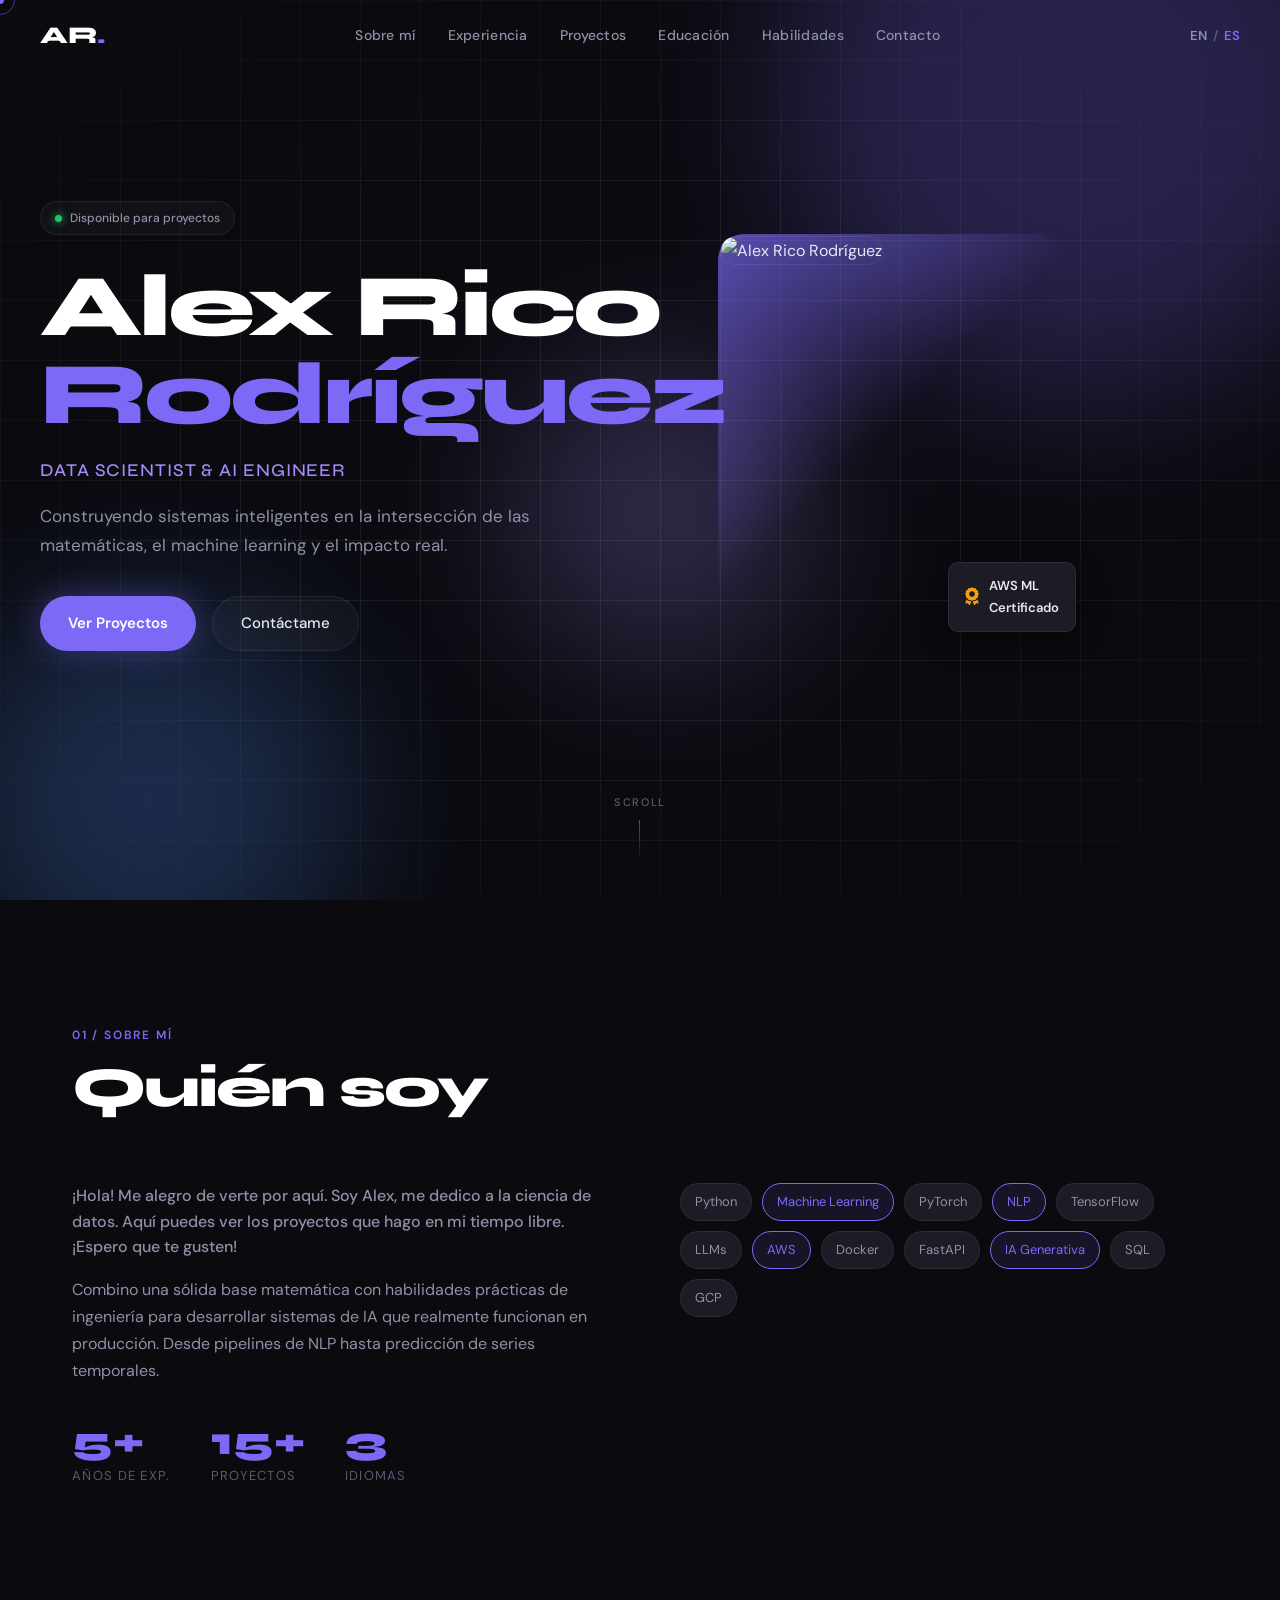
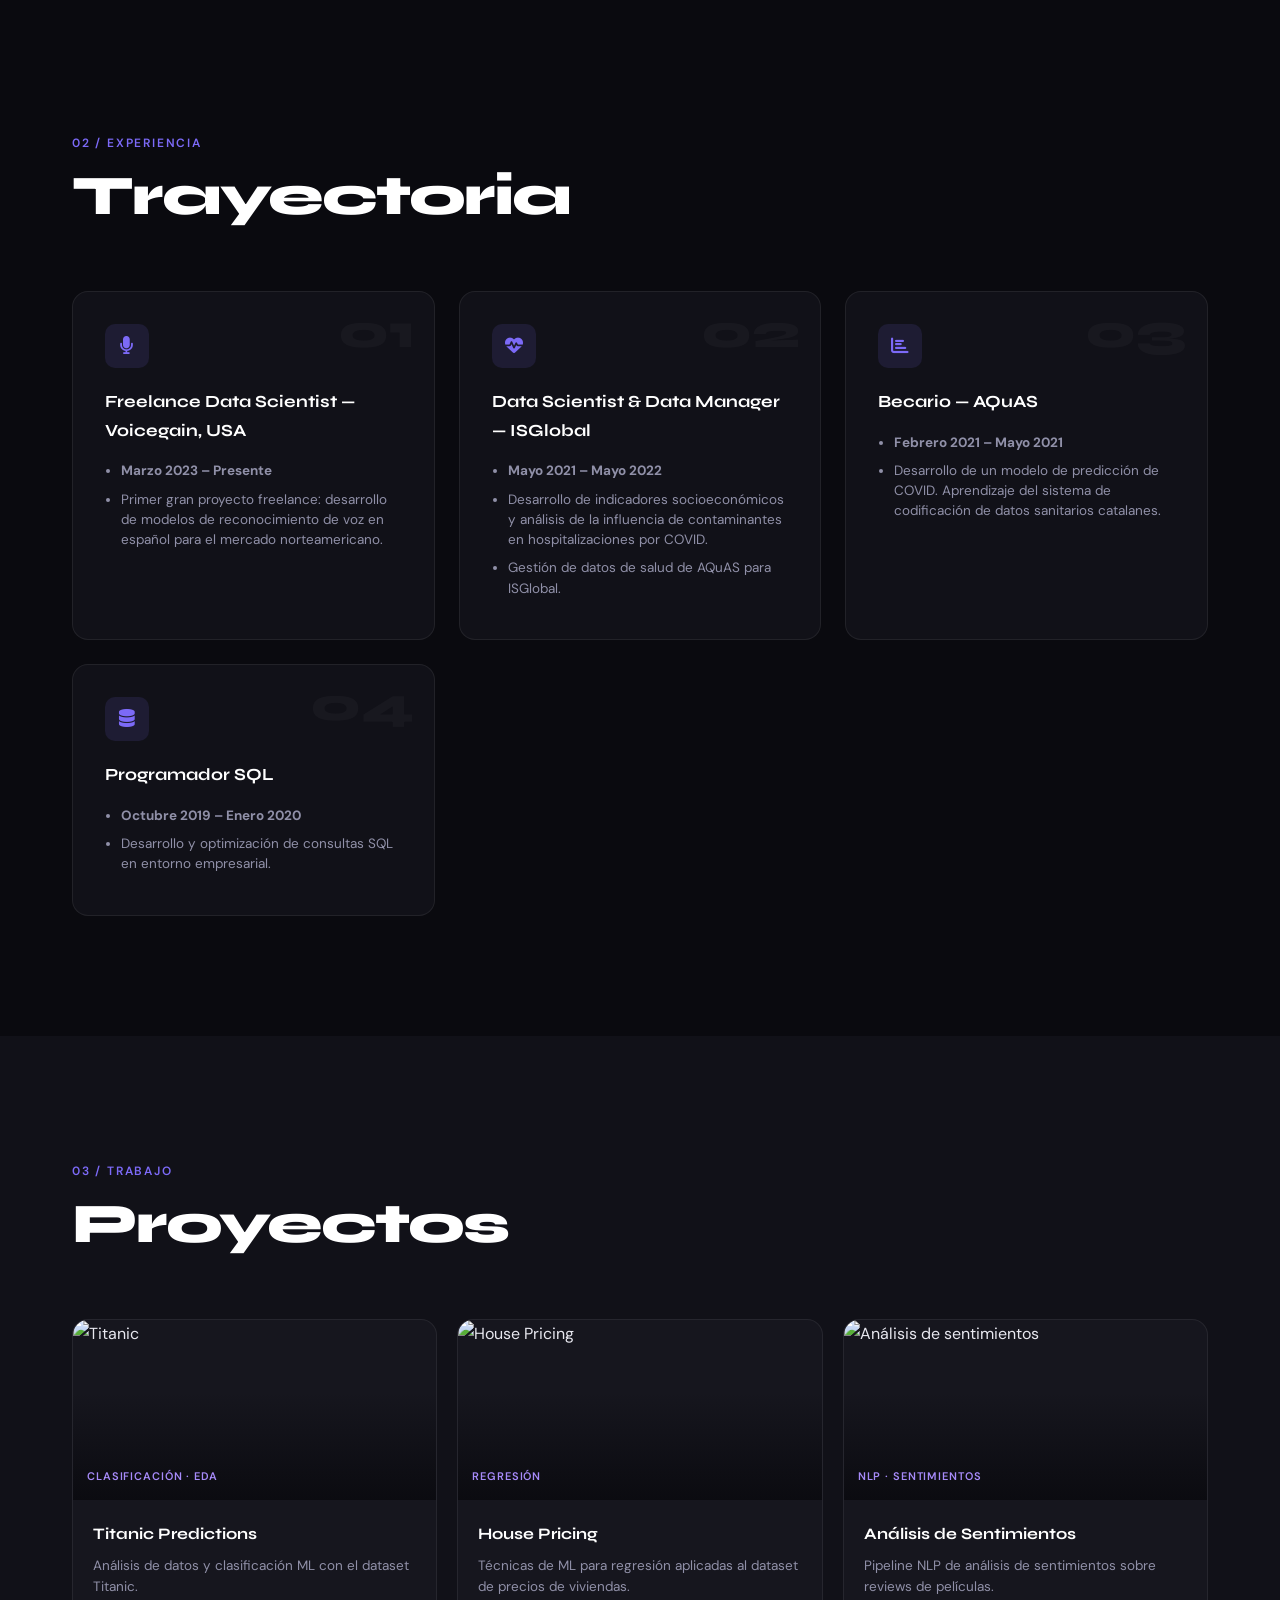
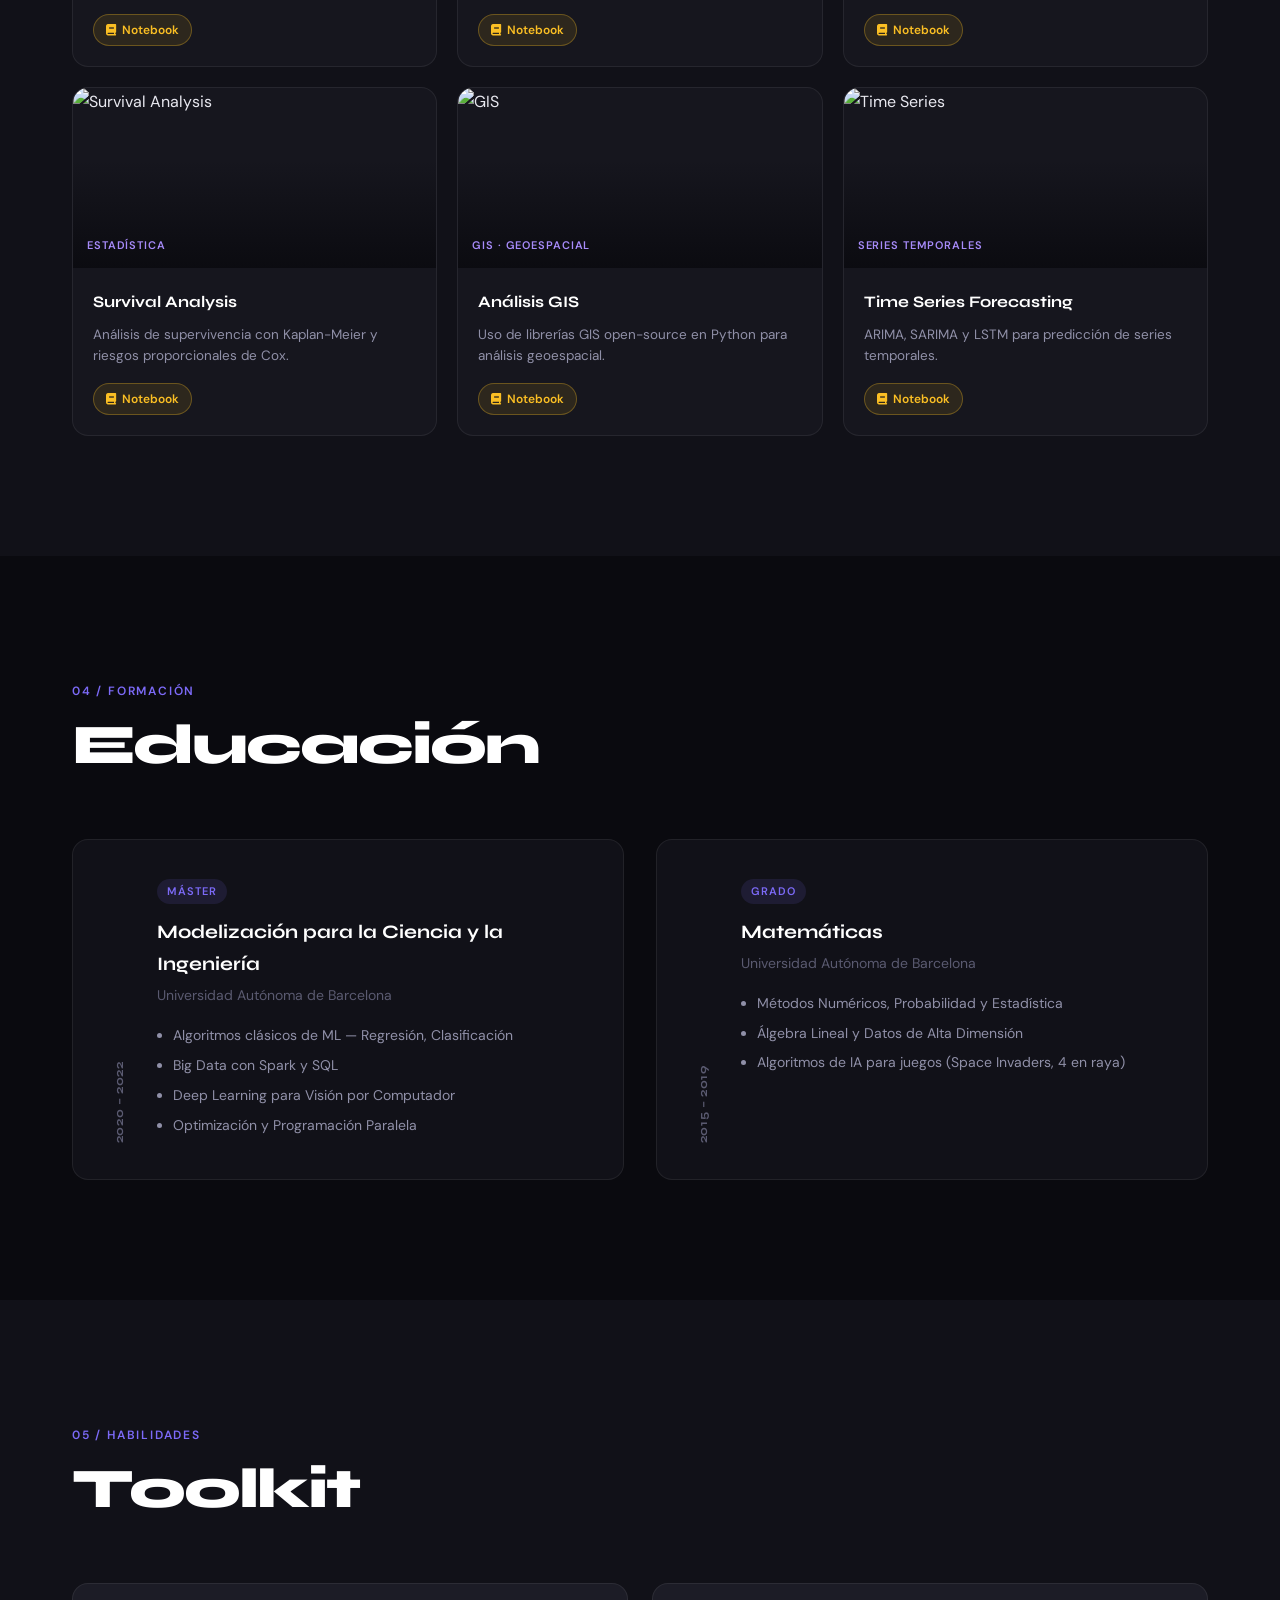
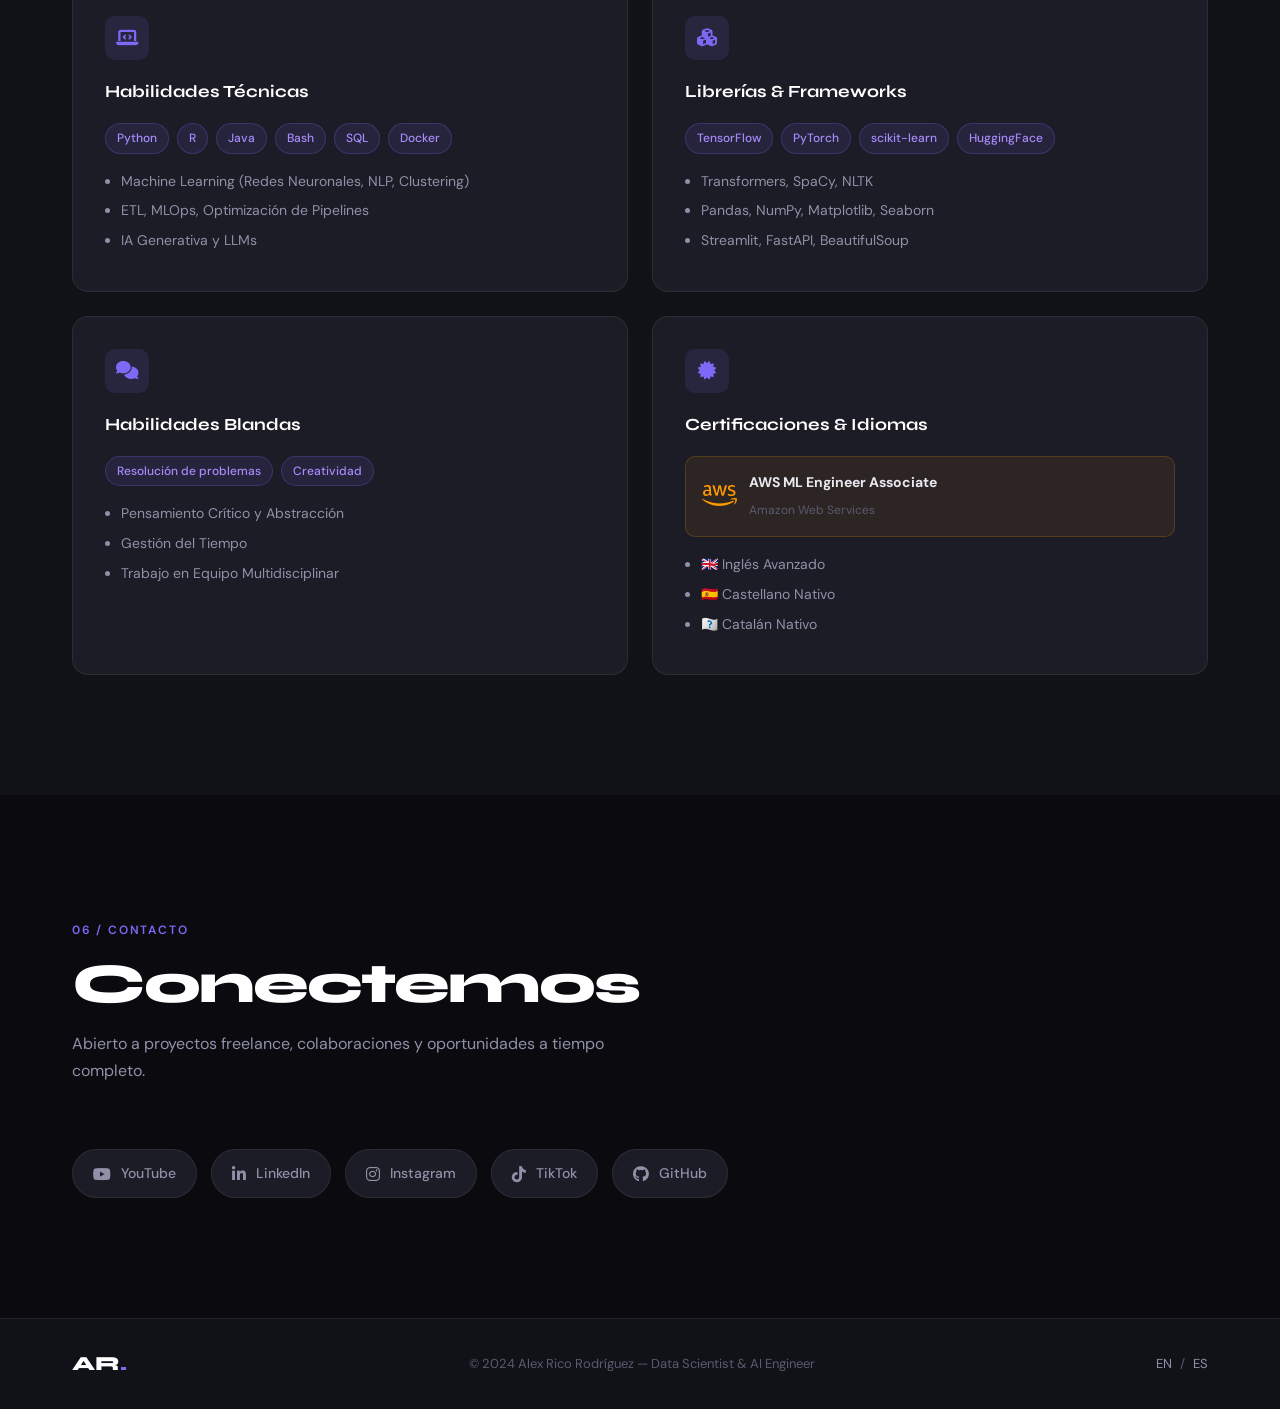
==== index_español.html @ a4b018fa "claude changes" ====
<!DOCTYPE html>
<html lang="es">
<head>
    <title>Alex Rico Rodríguez — Data Scientist</title>
    <meta charset="UTF-8">
    <meta name="viewport" content="width=device-width, initial-scale=1.0">
    <link rel="preconnect" href="https://fonts.googleapis.com">
    <link href="https://fonts.googleapis.com/css2?family=Syne:wght@400;500;600;700;800&family=DM+Sans:ital,opsz,wght@0,9..40,300;0,9..40,400;0,9..40,500;1,9..40,300&display=swap" rel="stylesheet">
    <link rel="stylesheet" href="https://cdnjs.cloudflare.com/ajax/libs/font-awesome/6.4.0/css/all.min.css">
    <link rel="stylesheet" href="sty.css">
</head>
<body>

<div class="cursor"></div>
<div class="cursor-follower"></div>

<nav id="navbar">
    <a href="#" class="nav-logo">AR<span>.</span></a>
    <div class="nav-links">
        <a href="#about">Sobre mí</a>
        <a href="#experience">Experiencia</a>
        <a href="#projects">Proyectos</a>
        <a href="#education">Educación</a>
        <a href="#skills">Habilidades</a>
        <a href="#contact">Contacto</a>
    </div>
    <div class="nav-lang">
        <a href="./index.html">EN</a>
        <span>/</span>
        <a href="./index_español.html" class="active">ES</a>
    </div>
    <button class="nav-toggle" aria-label="Menú">
        <span></span><span></span><span></span>
    </button>
</nav>

<section id="hero">
    <div class="hero-bg">
        <div class="grid-overlay"></div>
        <div class="blob blob-1"></div>
        <div class="blob blob-2"></div>
        <div class="blob blob-3"></div>
    </div>
    <div class="hero-content">
        <div class="hero-tag">
            <span class="dot"></span> Disponible para proyectos
        </div>
        <h1 class="hero-title">
            <span class="line">Alex Rico</span>
            <span class="line accent">Rodríguez</span>
        </h1>
        <p class="hero-sub">Data Scientist &amp; AI Engineer</p>
        <p class="hero-desc">Construyendo sistemas inteligentes en la intersección de las matemáticas, el machine learning y el impacto real.</p>
        <div class="hero-cta">
            <a href="#projects" class="btn-primary">Ver Proyectos</a>
            <a href="#contact" class="btn-ghost">Contáctame</a>
        </div>
    </div>
    <div class="hero-image">
        <div class="img-frame">
            <img src="profile photo/retoque.jpeg" alt="Alex Rico Rodríguez">
            <div class="img-badge">
                <i class="fas fa-award"></i>
                <span>AWS ML<br>Certificado</span>
            </div>
        </div>
    </div>
    <div class="scroll-hint">
        <span>Scroll</span>
        <div class="scroll-line"></div>
    </div>
</section>

<section id="about">
    <div class="container">
        <div class="section-header">
            <span class="section-tag">01 / Sobre mí</span>
            <h2>Quién soy</h2>
        </div>
        <div class="about-grid">
            <div class="about-text">
                <p class="about-lead">¡Hola! Me alegro de verte por aquí. Soy Alex, me dedico a la ciencia de datos. Aquí puedes ver los proyectos que hago en mi tiempo libre. ¡Espero que te gusten!</p>
                <p>Combino una sólida base matemática con habilidades prácticas de ingeniería para desarrollar sistemas de IA que realmente funcionan en producción. Desde pipelines de NLP hasta predicción de series temporales.</p>
                <div class="about-stats">
                    <div class="stat">
                        <span class="stat-number">5+</span>
                        <span class="stat-label">Años de exp.</span>
                    </div>
                    <div class="stat">
                        <span class="stat-number">15+</span>
                        <span class="stat-label">Proyectos</span>
                    </div>
                    <div class="stat">
                        <span class="stat-number">3</span>
                        <span class="stat-label">Idiomas</span>
                    </div>
                </div>
            </div>
            <div class="about-tags">
                <div class="tag-cloud">
                    <span class="tag">Python</span>
                    <span class="tag highlight">Machine Learning</span>
                    <span class="tag">PyTorch</span>
                    <span class="tag highlight">NLP</span>
                    <span class="tag">TensorFlow</span>
                    <span class="tag">LLMs</span>
                    <span class="tag highlight">AWS</span>
                    <span class="tag">Docker</span>
                    <span class="tag">FastAPI</span>
                    <span class="tag highlight">IA Generativa</span>
                    <span class="tag">SQL</span>
                    <span class="tag">GCP</span>
                </div>
            </div>
        </div>
    </div>
</section>

<section id="experience">
    <div class="container">
        <div class="section-header">
            <span class="section-tag">02 / Experiencia</span>
            <h2>Trayectoria</h2>
        </div>
        <div class="experience-grid">

            <div class="exp-card" data-index="01">
                <div class="exp-icon"><i class="fas fa-microphone"></i></div>
                <h3>Freelance Data Scientist — Voicegain, USA</h3>
                <ul>
                    <li><strong>Marzo 2023 – Presente</strong></li>
                    <li>Primer gran proyecto freelance: desarrollo de modelos de reconocimiento de voz en español para el mercado norteamericano.</li>
                </ul>
            </div>

            <div class="exp-card" data-index="02">
                <div class="exp-icon"><i class="fas fa-heartbeat"></i></div>
                <h3>Data Scientist &amp; Data Manager — ISGlobal</h3>
                <ul>
                    <li><strong>Mayo 2021 – Mayo 2022</strong></li>
                    <li>Desarrollo de indicadores socioeconómicos y análisis de la influencia de contaminantes en hospitalizaciones por COVID.</li>
                    <li>Gestión de datos de salud de AQuAS para ISGlobal.</li>
                </ul>
            </div>

            <div class="exp-card" data-index="03">
                <div class="exp-icon"><i class="fas fa-chart-bar"></i></div>
                <h3>Becario — AQuAS</h3>
                <ul>
                    <li><strong>Febrero 2021 – Mayo 2021</strong></li>
                    <li>Desarrollo de un modelo de predicción de COVID. Aprendizaje del sistema de codificación de datos sanitarios catalanes.</li>
                </ul>
            </div>

            <div class="exp-card" data-index="04">
                <div class="exp-icon"><i class="fas fa-database"></i></div>
                <h3>Programador SQL</h3>
                <ul>
                    <li><strong>Octubre 2019 – Enero 2020</strong></li>
                    <li>Desarrollo y optimización de consultas SQL en entorno empresarial.</li>
                </ul>
            </div>

        </div>
    </div>
</section>

<section id="projects">
    <div class="container">
        <div class="section-header">
            <span class="section-tag">03 / Trabajo</span>
            <h2>Proyectos</h2>
        </div>
        <div class="projects-grid">

            <div class="project-card">
                <div class="project-img">
                    <img src="./projects/photo/titanic.jpg" alt="Titanic">
                    <div class="project-overlay"><span class="project-tag">Clasificación · EDA</span></div>
                </div>
                <div class="project-body">
                    <h3>Titanic Predictions</h3>
                    <p>Análisis de datos y clasificación ML con el dataset Titanic.</p>
                    <div class="project-links">
                        <a href="./projects/Titanic1.html" class="plink nb"><i class="fas fa-book"></i> Notebook</a>
                    </div>
                </div>
            </div>

            <div class="project-card">
                <div class="project-img">
                    <img src="./projects/photo/house-prices.png" alt="House Pricing">
                    <div class="project-overlay"><span class="project-tag">Regresión</span></div>
                </div>
                <div class="project-body">
                    <h3>House Pricing</h3>
                    <p>Técnicas de ML para regresión aplicadas al dataset de precios de viviendas.</p>
                    <div class="project-links">
                        <a href="./projects/House pricing.html" class="plink nb"><i class="fas fa-book"></i> Notebook</a>
                    </div>
                </div>
            </div>

            <div class="project-card">
                <div class="project-img">
                    <img src="./projects/photo/movie-reviews.png" alt="Análisis de sentimientos">
                    <div class="project-overlay"><span class="project-tag">NLP · Sentimientos</span></div>
                </div>
                <div class="project-body">
                    <h3>Análisis de Sentimientos</h3>
                    <p>Pipeline NLP de análisis de sentimientos sobre reviews de películas.</p>
                    <div class="project-links">
                        <a href="./projects/nlp.html" class="plink nb"><i class="fas fa-book"></i> Notebook</a>
                    </div>
                </div>
            </div>

            <div class="project-card">
                <div class="project-img">
                    <img src="./projects/photo/survival-analysis.png" alt="Survival Analysis">
                    <div class="project-overlay"><span class="project-tag">Estadística</span></div>
                </div>
                <div class="project-body">
                    <h3>Survival Analysis</h3>
                    <p>Análisis de supervivencia con Kaplan-Meier y riesgos proporcionales de Cox.</p>
                    <div class="project-links">
                        <a href="./projects/Survival analysis.html" class="plink nb"><i class="fas fa-book"></i> Notebook</a>
                    </div>
                </div>
            </div>

            <div class="project-card">
                <div class="project-img">
                    <img src="./projects/photo/GIS.png" alt="GIS">
                    <div class="project-overlay"><span class="project-tag">GIS · Geoespacial</span></div>
                </div>
                <div class="project-body">
                    <h3>Análisis GIS</h3>
                    <p>Uso de librerías GIS open-source en Python para análisis geoespacial.</p>
                    <div class="project-links">
                        <a href="./projects/GIS.html" class="plink nb"><i class="fas fa-book"></i> Notebook</a>
                    </div>
                </div>
            </div>

            <div class="project-card">
                <div class="project-img">
                    <img src="./projects/photo/stock-prediction.png" alt="Time Series">
                    <div class="project-overlay"><span class="project-tag">Series Temporales</span></div>
                </div>
                <div class="project-body">
                    <h3>Time Series Forecasting</h3>
                    <p>ARIMA, SARIMA y LSTM para predicción de series temporales.</p>
                    <div class="project-links">
                        <a href="./projects/Time series forecasting.html" class="plink nb"><i class="fas fa-book"></i> Notebook</a>
                    </div>
                </div>
            </div>

        </div>
    </div>
</section>

<section id="education">
    <div class="container">
        <div class="section-header">
            <span class="section-tag">04 / Formación</span>
            <h2>Educación</h2>
        </div>
        <div class="education-grid">
            <div class="edu-card">
                <div class="edu-year">2020 – 2022</div>
                <div class="edu-body">
                    <span class="edu-badge">Máster</span>
                    <h3>Modelización para la Ciencia y la Ingeniería</h3>
                    <h4>Universidad Autónoma de Barcelona</h4>
                    <ul>
                        <li>Algoritmos clásicos de ML — Regresión, Clasificación</li>
                        <li>Big Data con Spark y SQL</li>
                        <li>Deep Learning para Visión por Computador</li>
                        <li>Optimización y Programación Paralela</li>
                    </ul>
                </div>
            </div>
            <div class="edu-card">
                <div class="edu-year">2015 – 2019</div>
                <div class="edu-body">
                    <span class="edu-badge">Grado</span>
                    <h3>Matemáticas</h3>
                    <h4>Universidad Autónoma de Barcelona</h4>
                    <ul>
                        <li>Métodos Numéricos, Probabilidad y Estadística</li>
                        <li>Álgebra Lineal y Datos de Alta Dimensión</li>
                        <li>Algoritmos de IA para juegos (Space Invaders, 4 en raya)</li>
                    </ul>
                </div>
            </div>
        </div>
    </div>
</section>

<section id="skills">
    <div class="container">
        <div class="section-header">
            <span class="section-tag">05 / Habilidades</span>
            <h2>Toolkit</h2>
        </div>
        <div class="skills-grid">
            <div class="skill-block">
                <div class="skill-icon"><i class="fas fa-laptop-code"></i></div>
                <h3>Habilidades Técnicas</h3>
                <div class="skill-pills">
                    <span>Python</span><span>R</span><span>Java</span><span>Bash</span><span>SQL</span><span>Docker</span>
                </div>
                <ul>
                    <li>Machine Learning (Redes Neuronales, NLP, Clustering)</li>
                    <li>ETL, MLOps, Optimización de Pipelines</li>
                    <li>IA Generativa y LLMs</li>
                </ul>
            </div>
            <div class="skill-block">
                <div class="skill-icon"><i class="fas fa-cubes"></i></div>
                <h3>Librerías &amp; Frameworks</h3>
                <div class="skill-pills">
                    <span>TensorFlow</span><span>PyTorch</span><span>scikit-learn</span><span>HuggingFace</span>
                </div>
                <ul>
                    <li>Transformers, SpaCy, NLTK</li>
                    <li>Pandas, NumPy, Matplotlib, Seaborn</li>
                    <li>Streamlit, FastAPI, BeautifulSoup</li>
                </ul>
            </div>
            <div class="skill-block">
                <div class="skill-icon"><i class="fas fa-comments"></i></div>
                <h3>Habilidades Blandas</h3>
                <div class="skill-pills">
                    <span>Resolución de problemas</span><span>Creatividad</span>
                </div>
                <ul>
                    <li>Pensamiento Crítico y Abstracción</li>
                    <li>Gestión del Tiempo</li>
                    <li>Trabajo en Equipo Multidisciplinar</li>
                </ul>
            </div>
            <div class="skill-block cert">
                <div class="skill-icon"><i class="fas fa-certificate"></i></div>
                <h3>Certificaciones &amp; Idiomas</h3>
                <div class="cert-badge">
                    <i class="fab fa-aws"></i>
                    <div>
                        <strong>AWS ML Engineer Associate</strong>
                        <span>Amazon Web Services</span>
                    </div>
                </div>
                <ul>
                    <li>🇬🇧 Inglés Avanzado</li>
                    <li>🇪🇸 Castellano Nativo</li>
                    <li>🏴󠁥󠁳󠁣󠁴󠁿 Catalán Nativo</li>
                </ul>
            </div>
        </div>
    </div>
</section>

<section id="contact">
    <div class="container">
        <div class="section-header">
            <span class="section-tag">06 / Contacto</span>
            <h2>Conectemos</h2>
            <p class="section-desc">Abierto a proyectos freelance, colaboraciones y oportunidades a tiempo completo.</p>
        </div>
        <div class="contact-inner">
            <div class="contact-social">
                <a href="https://www.youtube.com/channel/UC66L8VoX-xbpcBgLt-mIUvA" class="social-pill" target="_blank">
                    <i class="fab fa-youtube"></i><span>YouTube</span>
                </a>
                <a href="https://www.linkedin.com/in/alex-rico-rodr%C3%ADguez-a04075160/" class="social-pill" target="_blank">
                    <i class="fab fa-linkedin-in"></i><span>LinkedIn</span>
                </a>
                <a href="https://www.instagram.com/dataandrico/" class="social-pill" target="_blank">
                    <i class="fab fa-instagram"></i><span>Instagram</span>
                </a>
                <a href="https://www.tiktok.com/@data.and.rico?_t=8nGuprMybKK&_r=1" class="social-pill" target="_blank">
                    <i class="fab fa-tiktok"></i><span>TikTok</span>
                </a>
                <a href="https://github.com/arico97" class="social-pill" target="_blank">
                    <i class="fab fa-github"></i><span>GitHub</span>
                </a>
            </div>
        </div>
    </div>
</section>

<footer>
    <div class="container">
        <div class="footer-inner">
            <span class="footer-logo">AR<span>.</span></span>
            <p>© 2024 Alex Rico Rodríguez — Data Scientist &amp; AI Engineer</p>
            <div class="footer-lang">
                <a href="./index.html">EN</a> / <a href="./index_español.html">ES</a>
            </div>
        </div>
    </div>
</footer>

<script>
const cursor = document.querySelector('.cursor');
const follower = document.querySelector('.cursor-follower');
let mouseX = 0, mouseY = 0, followerX = 0, followerY = 0;
document.addEventListener('mousemove', e => {
    mouseX = e.clientX; mouseY = e.clientY;
    cursor.style.left = mouseX + 'px';
    cursor.style.top = mouseY + 'px';
});
function animateFollower() {
    followerX += (mouseX - followerX) * 0.12;
    followerY += (mouseY - followerY) * 0.12;
    follower.style.left = followerX + 'px';
    follower.style.top = followerY + 'px';
    requestAnimationFrame(animateFollower);
}
animateFollower();
document.querySelectorAll('a, button, .project-card, .exp-card').forEach(el => {
    el.addEventListener('mouseenter', () => { cursor.classList.add('hover'); follower.classList.add('hover'); });
    el.addEventListener('mouseleave', () => { cursor.classList.remove('hover'); follower.classList.remove('hover'); });
});
const navbar = document.getElementById('navbar');
window.addEventListener('scroll', () => { navbar.classList.toggle('scrolled', window.scrollY > 60); });
const toggle = document.querySelector('.nav-toggle');
const navLinks = document.querySelector('.nav-links');
toggle.addEventListener('click', () => navLinks.classList.toggle('open'));
navLinks.querySelectorAll('a').forEach(a => a.addEventListener('click', () => navLinks.classList.remove('open')));
const observer = new IntersectionObserver((entries) => {
    entries.forEach(e => { if (e.isIntersecting) e.target.classList.add('visible'); });
}, { threshold: 0.12 });
document.querySelectorAll('.exp-card, .project-card, .edu-card, .skill-block, .about-text, .about-tags').forEach(el => {
    el.classList.add('reveal');
    observer.observe(el);
});
</script>
</body>
</html>
---- sty.css ----
/* =============================================
   ALEX RICO RODRÍGUEZ — PORTFOLIO
   Professional Design System
   ============================================= */

:root {
    --bg: #0a0a0f;
    --bg2: #111118;
    --bg3: #16161e;
    --surface: #1c1c26;
    --border: rgba(255,255,255,0.07);
    --accent: #7c6af7;
    --accent2: #a78bfa;
    --accent-glow: rgba(124, 106, 247, 0.35);
    --text: #e8e8f0;
    --text2: #9090a8;
    --text3: #5a5a70;
    --white: #ffffff;
    --nav-h: 72px;
    --radius: 16px;
    --radius-sm: 10px;
    --transition: 0.35s cubic-bezier(0.4, 0, 0.2, 1);
}

*, *::before, *::after { box-sizing: border-box; margin: 0; padding: 0; }

html { scroll-behavior: smooth; font-size: 16px; }

body {
    background: var(--bg);
    color: var(--text);
    font-family: 'DM Sans', sans-serif;
    line-height: 1.7;
    overflow-x: hidden;
    cursor: none;
}

/* ---- CURSOR ---- */
.cursor {
    position: fixed;
    width: 8px; height: 8px;
    background: var(--accent);
    border-radius: 50%;
    pointer-events: none;
    z-index: 9999;
    transform: translate(-50%, -50%);
    transition: width 0.2s, height 0.2s, background 0.2s;
}
.cursor-follower {
    position: fixed;
    width: 30px; height: 30px;
    border: 1.5px solid var(--accent);
    border-radius: 50%;
    pointer-events: none;
    z-index: 9998;
    transform: translate(-50%, -50%);
    opacity: 0.5;
    transition: opacity 0.3s;
}
.cursor.hover { width: 14px; height: 14px; background: var(--accent2); }
.cursor-follower.hover { width: 44px; height: 44px; opacity: 0.3; }

/* ---- CONTAINER ---- */
.container {
    max-width: 1200px;
    margin: 0 auto;
    padding: 0 32px;
}

/* ---- NAVBAR ---- */
#navbar {
    position: fixed;
    top: 0; left: 0; right: 0;
    height: var(--nav-h);
    display: flex;
    align-items: center;
    justify-content: space-between;
    padding: 0 40px;
    z-index: 1000;
    transition: background var(--transition), box-shadow var(--transition);
}
#navbar.scrolled {
    background: rgba(10, 10, 15, 0.92);
    backdrop-filter: blur(20px);
    box-shadow: 0 1px 0 var(--border);
}
.nav-logo {
    font-family: 'Syne', sans-serif;
    font-weight: 800;
    font-size: 24px;
    color: var(--white);
    text-decoration: none;
    letter-spacing: -0.5px;
}
.nav-logo span { color: var(--accent); }
.nav-links {
    display: flex;
    gap: 32px;
    list-style: none;
}
.nav-links a {
    font-family: 'DM Sans', sans-serif;
    font-size: 14px;
    font-weight: 500;
    color: var(--text2);
    text-decoration: none;
    letter-spacing: 0.02em;
    transition: color var(--transition);
    position: relative;
}
.nav-links a::after {
    content: '';
    position: absolute;
    bottom: -4px; left: 0;
    width: 0; height: 1px;
    background: var(--accent);
    transition: width var(--transition);
}
.nav-links a:hover, .nav-links a.active { color: var(--white); }
.nav-links a:hover::after, .nav-links a.active::after { width: 100%; }
.nav-lang {
    display: flex;
    align-items: center;
    gap: 6px;
    font-size: 13px;
    font-weight: 600;
    color: var(--text3);
}
.nav-lang a { color: var(--text2); text-decoration: none; transition: color var(--transition); }
.nav-lang a:hover, .nav-lang a.active { color: var(--accent); }
.nav-toggle {
    display: none;
    flex-direction: column;
    gap: 5px;
    background: none;
    border: none;
    cursor: pointer;
    padding: 4px;
}
.nav-toggle span {
    display: block;
    width: 22px; height: 2px;
    background: var(--text2);
    border-radius: 2px;
    transition: var(--transition);
}

/* ---- HERO ---- */
#hero {
    min-height: 100vh;
    display: flex;
    align-items: center;
    position: relative;
    overflow: hidden;
    padding-top: var(--nav-h);
    padding-left: 40px;
    padding-right: 40px;
}
.hero-bg {
    position: absolute;
    inset: 0;
    z-index: 0;
}
.grid-overlay {
    position: absolute;
    inset: 0;
    background-image:
        linear-gradient(var(--border) 1px, transparent 1px),
        linear-gradient(90deg, var(--border) 1px, transparent 1px);
    background-size: 60px 60px;
    mask-image: radial-gradient(ellipse 70% 70% at 50% 50%, black 40%, transparent 100%);
}
.blob {
    position: absolute;
    border-radius: 50%;
    filter: blur(80px);
    opacity: 0.25;
}
.blob-1 { width: 600px; height: 600px; background: var(--accent); top: -200px; right: -100px; animation: blobFloat 8s ease-in-out infinite; }
.blob-2 { width: 400px; height: 400px; background: #4f8ef7; bottom: -100px; left: -50px; animation: blobFloat 10s ease-in-out infinite reverse; }
.blob-3 { width: 300px; height: 300px; background: #a78bfa; top: 40%; left: 40%; animation: blobFloat 12s ease-in-out infinite 2s; }
@keyframes blobFloat {
    0%, 100% { transform: translateY(0) scale(1); }
    50% { transform: translateY(-30px) scale(1.05); }
}
.hero-content {
    position: relative;
    z-index: 1;
    max-width: 620px;
    flex: 1;
}
.hero-tag {
    display: inline-flex;
    align-items: center;
    gap: 8px;
    padding: 6px 14px;
    border: 1px solid var(--border);
    border-radius: 100px;
    font-size: 12px;
    font-weight: 500;
    color: var(--text2);
    margin-bottom: 28px;
    background: rgba(255,255,255,0.03);
}
.hero-tag .dot {
    width: 7px; height: 7px;
    background: #22c55e;
    border-radius: 50%;
    box-shadow: 0 0 8px #22c55e;
    animation: pulse 2s infinite;
}
@keyframes pulse {
    0%, 100% { opacity: 1; transform: scale(1); }
    50% { opacity: 0.6; transform: scale(0.85); }
}
.hero-title {
    font-family: 'Syne', sans-serif;
    font-weight: 800;
    font-size: clamp(52px, 7vw, 88px);
    line-height: 1.0;
    letter-spacing: -3px;
    color: var(--white);
    margin-bottom: 16px;
}
.hero-title .line { display: block; }
.hero-title .accent { color: var(--accent); }
.hero-sub {
    font-family: 'Syne', sans-serif;
    font-size: 18px;
    font-weight: 500;
    color: var(--accent2);
    letter-spacing: 0.05em;
    text-transform: uppercase;
    margin-bottom: 16px;
}
.hero-desc {
    font-size: 17px;
    color: var(--text2);
    line-height: 1.7;
    max-width: 500px;
    margin-bottom: 36px;
}
.hero-cta { display: flex; gap: 16px; flex-wrap: wrap; }
.btn-primary {
    display: inline-flex;
    align-items: center;
    gap: 8px;
    padding: 14px 28px;
    background: var(--accent);
    color: var(--white);
    border-radius: 100px;
    font-weight: 600;
    font-size: 15px;
    text-decoration: none;
    transition: var(--transition);
    box-shadow: 0 0 32px var(--accent-glow);
}
.btn-primary:hover { background: var(--accent2); transform: translateY(-2px); box-shadow: 0 0 48px var(--accent-glow); }
.btn-ghost {
    display: inline-flex;
    align-items: center;
    padding: 14px 28px;
    border: 1px solid var(--border);
    color: var(--text);
    border-radius: 100px;
    font-weight: 500;
    font-size: 15px;
    text-decoration: none;
    transition: var(--transition);
    background: rgba(255,255,255,0.03);
}
.btn-ghost:hover { border-color: var(--accent); color: var(--accent); background: rgba(124, 106, 247, 0.08); }
.hero-image {
    position: relative;
    z-index: 1;
    display: flex;
    justify-content: center;
    align-items: center;
    flex-shrink: 0;
    margin-left: 60px;
}
.img-frame {
    position: relative;
    width: 340px; height: 380px;
}
.img-frame img {
    width: 100%; height: 100%;
    object-fit: cover;
    border-radius: 24px;
    border: 1px solid var(--border);
    filter: grayscale(15%);
}
.img-frame::before {
    content: '';
    position: absolute;
    inset: -2px;
    border-radius: 26px;
    background: linear-gradient(135deg, var(--accent), transparent 50%);
    z-index: -1;
    opacity: 0.7;
}
.img-badge {
    position: absolute;
    bottom: -16px;
    right: -16px;
    display: flex;
    align-items: center;
    gap: 10px;
    padding: 12px 16px;
    background: var(--surface);
    border: 1px solid var(--border);
    border-radius: var(--radius-sm);
    font-size: 13px;
    font-weight: 600;
    color: var(--text);
    box-shadow: 0 8px 32px rgba(0,0,0,0.4);
}
.img-badge i { color: #f59e0b; font-size: 18px; }
.scroll-hint {
    position: absolute;
    bottom: 40px; left: 50%;
    transform: translateX(-50%);
    display: flex;
    flex-direction: column;
    align-items: center;
    gap: 8px;
    font-size: 11px;
    font-weight: 500;
    color: var(--text3);
    text-transform: uppercase;
    letter-spacing: 0.15em;
    z-index: 1;
}
.scroll-line {
    width: 1px; height: 40px;
    background: linear-gradient(to bottom, var(--text3), transparent);
    animation: scrollLine 2s ease-in-out infinite;
}
@keyframes scrollLine { 0%, 100% { opacity: 1; transform: scaleY(1); } 50% { opacity: 0.3; transform: scaleY(0.5); } }

/* ---- SECTIONS (General) ---- */
section { padding: 120px 0; }
.section-header { margin-bottom: 64px; }
.section-header.light h2, .section-header.light .section-tag { color: var(--white); }
.section-tag {
    display: inline-block;
    font-size: 12px;
    font-weight: 600;
    letter-spacing: 0.15em;
    text-transform: uppercase;
    color: var(--accent);
    margin-bottom: 12px;
}
.section-header h2 {
    font-family: 'Syne', sans-serif;
    font-size: clamp(36px, 5vw, 56px);
    font-weight: 800;
    letter-spacing: -2px;
    color: var(--white);
    line-height: 1.1;
}
.section-desc {
    margin-top: 16px;
    font-size: 16px;
    color: var(--text2);
    max-width: 600px;
}

/* ---- ABOUT ---- */
#about { background: var(--bg); }
.about-grid { display: grid; grid-template-columns: 1fr 1fr; gap: 80px; align-items: start; }
.about-lead {
    font-size: 20px;
    font-weight: 500;
    color: var(--text);
    line-height: 1.6;
    margin-bottom: 20px;
}
.about-text p { font-size: 16px; color: var(--text2); margin-bottom: 16px; }
.about-stats { display: flex; gap: 40px; margin-top: 36px; }
.stat-number {
    display: block;
    font-family: 'Syne', sans-serif;
    font-size: 40px;
    font-weight: 800;
    color: var(--accent);
    line-height: 1;
}
.stat-label { font-size: 13px; color: var(--text3); text-transform: uppercase; letter-spacing: 0.1em; }
.tag-cloud { display: flex; flex-wrap: wrap; gap: 10px; }
.tag {
    padding: 7px 14px;
    border: 1px solid var(--border);
    border-radius: 100px;
    font-size: 13px;
    color: var(--text2);
    background: var(--surface);
    transition: var(--transition);
}
.tag:hover { border-color: var(--accent); color: var(--accent); }
.tag.highlight { border-color: var(--accent); color: var(--accent); background: rgba(124, 106, 247, 0.1); }

/* ---- TESTIMONIALS ---- */
#testimonials { background: var(--bg2); }
.testimonials-scroll {
    display: flex;
    flex-wrap: wrap;
    gap: 24px;
}
.testimonial-card {
    background: var(--surface);
    border: 1px solid var(--border);
    border-radius: var(--radius);
    overflow: hidden;
    max-width: 480px;
    transition: var(--transition);
}
.testimonial-card:hover { border-color: var(--accent); transform: translateY(-4px); box-shadow: 0 16px 48px rgba(0,0,0,0.3); }
.testimonial-card img { width: 100%; display: block; }

/* ---- EXPERIENCE ---- */
#experience { background: var(--bg); }
.experience-grid { display: grid; grid-template-columns: repeat(3, 1fr); gap: 24px; }
.exp-card {
    padding: 32px;
    background: var(--bg2);
    border: 1px solid var(--border);
    border-radius: var(--radius);
    transition: var(--transition);
    position: relative;
    overflow: hidden;
}
.exp-card::before {
    content: attr(data-index);
    position: absolute;
    top: 16px; right: 20px;
    font-family: 'Syne', sans-serif;
    font-size: 48px;
    font-weight: 800;
    color: rgba(255,255,255,0.03);
    line-height: 1;
}
.exp-card::after {
    content: '';
    position: absolute;
    top: 0; left: 0; right: 0;
    height: 2px;
    background: linear-gradient(90deg, var(--accent), transparent);
    opacity: 0;
    transition: opacity var(--transition);
}
.exp-card:hover { border-color: var(--accent); transform: translateY(-4px); box-shadow: 0 16px 48px rgba(0,0,0,0.3); }
.exp-card:hover::after { opacity: 1; }
.exp-card.highlight-card { border-color: rgba(124, 106, 247, 0.4); background: rgba(124, 106, 247, 0.06); }
.exp-icon {
    width: 44px; height: 44px;
    display: flex;
    align-items: center;
    justify-content: center;
    background: rgba(124, 106, 247, 0.12);
    border-radius: var(--radius-sm);
    margin-bottom: 20px;
    font-size: 18px;
    color: var(--accent);
}
.exp-card h3 {
    font-family: 'Syne', sans-serif;
    font-size: 17px;
    font-weight: 700;
    color: var(--white);
    margin-bottom: 16px;
}
.exp-card ul { padding-left: 16px; }
.exp-card li { font-size: 13.5px; color: var(--text2); margin-bottom: 8px; line-height: 1.5; }

/* ---- PROJECTS ---- */
#projects { background: var(--bg2); }
.projects-grid { display: grid; grid-template-columns: repeat(3, 1fr); gap: 20px; }
.project-card {
    background: var(--bg3);
    border: 1px solid var(--border);
    border-radius: var(--radius);
    overflow: hidden;
    transition: var(--transition);
    display: flex;
    flex-direction: column;
}
.project-card.large { grid-column: span 1; }
.project-card:hover { border-color: var(--accent); transform: translateY(-6px); box-shadow: 0 24px 64px rgba(0,0,0,0.4); }
.project-img { position: relative; overflow: hidden; height: 180px; }
.project-img img { width: 100%; height: 100%; object-fit: cover; transition: transform 0.5s ease; }
.project-card:hover .project-img img { transform: scale(1.05); }
.project-overlay {
    position: absolute;
    inset: 0;
    background: linear-gradient(to top, rgba(10,10,15,0.9) 0%, transparent 60%);
    display: flex;
    align-items: flex-end;
    padding: 14px;
}
.project-tag {
    font-size: 11px;
    font-weight: 600;
    letter-spacing: 0.08em;
    text-transform: uppercase;
    color: var(--accent2);
}
.project-body { padding: 20px; flex: 1; display: flex; flex-direction: column; }
.project-body h3 {
    font-family: 'Syne', sans-serif;
    font-size: 16px;
    font-weight: 700;
    color: var(--white);
    margin-bottom: 8px;
}
.project-body p { font-size: 13.5px; color: var(--text2); line-height: 1.6; flex: 1; margin-bottom: 16px; }
.project-links { display: flex; flex-wrap: wrap; gap: 8px; margin-top: auto; }
.plink {
    display: inline-flex;
    align-items: center;
    gap: 5px;
    padding: 5px 12px;
    border-radius: 100px;
    font-size: 12px;
    font-weight: 600;
    text-decoration: none;
    transition: var(--transition);
}
.plink.github { background: rgba(255,255,255,0.06); color: var(--text2); border: 1px solid var(--border); }
.plink.github:hover { background: rgba(255,255,255,0.12); color: var(--white); }
.plink.app { background: rgba(124, 106, 247, 0.15); color: var(--accent2); border: 1px solid rgba(124,106,247,0.3); }
.plink.app:hover { background: var(--accent); color: var(--white); }
.plink.nb { background: rgba(251,191,36,0.1); color: #fbbf24; border: 1px solid rgba(251,191,36,0.3); }
.plink.nb:hover { background: #fbbf24; color: #000; }
.plink.yt { background: rgba(239,68,68,0.12); color: #f87171; border: 1px solid rgba(239,68,68,0.3); }
.plink.yt:hover { background: #ef4444; color: white; }

/* ---- EDUCATION ---- */
#education { background: var(--bg); }
.education-grid { display: grid; grid-template-columns: 1fr 1fr; gap: 32px; }
.edu-card {
    padding: 36px;
    background: var(--bg2);
    border: 1px solid var(--border);
    border-radius: var(--radius);
    display: flex;
    gap: 28px;
    transition: var(--transition);
}
.edu-card:hover { border-color: var(--accent); transform: translateY(-4px); box-shadow: 0 16px 48px rgba(0,0,0,0.3); }
.edu-year {
    flex-shrink: 0;
    font-family: 'Syne', sans-serif;
    font-size: 12px;
    font-weight: 700;
    color: var(--text3);
    letter-spacing: 0.05em;
    writing-mode: vertical-lr;
    transform: rotate(180deg);
    text-transform: uppercase;
}
.edu-badge {
    display: inline-block;
    padding: 3px 10px;
    background: rgba(124,106,247,0.12);
    color: var(--accent);
    border-radius: 100px;
    font-size: 11px;
    font-weight: 600;
    letter-spacing: 0.08em;
    text-transform: uppercase;
    margin-bottom: 12px;
}
.edu-body h3 {
    font-family: 'Syne', sans-serif;
    font-size: 19px;
    font-weight: 700;
    color: var(--white);
    margin-bottom: 4px;
}
.edu-body h4 { font-size: 14px; color: var(--text3); font-weight: 400; margin-bottom: 16px; }
.edu-body ul { padding-left: 16px; }
.edu-body li { font-size: 14px; color: var(--text2); margin-bottom: 6px; }

/* ---- SKILLS ---- */
#skills { background: var(--bg2); }
#skills .section-header h2 { color: var(--white); }
.skills-grid { display: grid; grid-template-columns: repeat(2, 1fr); gap: 24px; }
.skill-block {
    padding: 32px;
    background: var(--surface);
    border: 1px solid var(--border);
    border-radius: var(--radius);
    transition: var(--transition);
}
.skill-block:hover { border-color: var(--accent); transform: translateY(-4px); }
.skill-icon {
    width: 44px; height: 44px;
    display: flex;
    align-items: center;
    justify-content: center;
    background: rgba(124, 106, 247, 0.12);
    border-radius: var(--radius-sm);
    margin-bottom: 18px;
    font-size: 18px;
    color: var(--accent);
}
.skill-block h3 {
    font-family: 'Syne', sans-serif;
    font-size: 17px;
    font-weight: 700;
    color: var(--white);
    margin-bottom: 16px;
}
.skill-pills { display: flex; flex-wrap: wrap; gap: 8px; margin-bottom: 16px; }
.skill-pills span {
    padding: 4px 11px;
    background: rgba(124,106,247,0.1);
    color: var(--accent2);
    border: 1px solid rgba(124,106,247,0.25);
    border-radius: 100px;
    font-size: 12px;
    font-weight: 500;
}
.skill-block ul { padding-left: 16px; }
.skill-block li { font-size: 14px; color: var(--text2); margin-bottom: 6px; }
.cert-badge {
    display: flex;
    align-items: center;
    gap: 12px;
    padding: 14px 16px;
    background: rgba(255,153,0,0.07);
    border: 1px solid rgba(255,153,0,0.2);
    border-radius: var(--radius-sm);
    margin-bottom: 16px;
}
.cert-badge i { font-size: 28px; color: #ff9900; }
.cert-badge strong { display: block; font-size: 14px; color: var(--text); }
.cert-badge span { font-size: 12px; color: var(--text3); }

/* ---- CONTACT ---- */
#contact { background: var(--bg); }
.contact-inner { display: flex; flex-direction: column; align-items: flex-start; gap: 40px; }
.contact-social { display: flex; flex-wrap: wrap; gap: 14px; }
.social-pill {
    display: inline-flex;
    align-items: center;
    gap: 10px;
    padding: 12px 20px;
    background: var(--surface);
    border: 1px solid var(--border);
    border-radius: 100px;
    font-size: 14px;
    font-weight: 500;
    color: var(--text2);
    text-decoration: none;
    transition: var(--transition);
}
.social-pill i { font-size: 16px; }
.social-pill:hover { border-color: var(--accent); color: var(--white); background: rgba(124,106,247,0.1); transform: translateY(-3px); box-shadow: 0 8px 24px rgba(0,0,0,0.3); }

/* ---- FOOTER ---- */
footer {
    background: var(--bg2);
    border-top: 1px solid var(--border);
    padding: 28px 0;
}
.footer-inner {
    display: flex;
    align-items: center;
    justify-content: space-between;
    gap: 20px;
}
.footer-logo {
    font-family: 'Syne', sans-serif;
    font-weight: 800;
    font-size: 20px;
    color: var(--white);
}
.footer-logo span { color: var(--accent); }
footer p { font-size: 13px; color: var(--text3); }
.footer-lang { display: flex; gap: 8px; font-size: 13px; color: var(--text3); }
.footer-lang a { color: var(--text2); text-decoration: none; }
.footer-lang a:hover { color: var(--accent); }

/* ---- SCROLL REVEAL ---- */
.reveal {
    opacity: 0;
    transform: translateY(28px);
    transition: opacity 0.7s cubic-bezier(0.4,0,0.2,1), transform 0.7s cubic-bezier(0.4,0,0.2,1);
}
.reveal.visible { opacity: 1; transform: none; }
.exp-card:nth-child(2) { transition-delay: 0.08s; }
.exp-card:nth-child(3) { transition-delay: 0.16s; }
.exp-card:nth-child(4) { transition-delay: 0.24s; }
.exp-card:nth-child(5) { transition-delay: 0.32s; }
.exp-card:nth-child(6) { transition-delay: 0.4s; }
.project-card:nth-child(2) { transition-delay: 0.06s; }
.project-card:nth-child(3) { transition-delay: 0.12s; }
.project-card:nth-child(4) { transition-delay: 0.18s; }
.project-card:nth-child(5) { transition-delay: 0.24s; }
.project-card:nth-child(6) { transition-delay: 0.3s; }

/* ---- RESPONSIVE ---- */
@media (max-width: 1024px) {
    .experience-grid { grid-template-columns: repeat(2, 1fr); }
    .projects-grid { grid-template-columns: repeat(2, 1fr); }
    .about-grid { grid-template-columns: 1fr; gap: 40px; }
    .hero-image { display: none; }
}
@media (max-width: 768px) {
    #hero { padding: 100px 24px 60px; }
    .container { padding: 0 20px; }
    #navbar { padding: 0 20px; }
    .nav-links {
        position: fixed;
        top: var(--nav-h); left: 0; right: 0;
        background: rgba(10,10,15,0.97);
        backdrop-filter: blur(20px);
        flex-direction: column;
        gap: 0;
        padding: 20px 0;
        border-bottom: 1px solid var(--border);
        transform: translateY(-120%);
        opacity: 0;
        transition: var(--transition);
    }
    .nav-links.open { transform: translateY(0); opacity: 1; }
    .nav-links a { padding: 14px 24px; display: block; }
    .nav-toggle { display: flex; }
    .experience-grid { grid-template-columns: 1fr; }
    .projects-grid { grid-template-columns: 1fr; }
    .education-grid { grid-template-columns: 1fr; }
    .skills-grid { grid-template-columns: 1fr; }
    .edu-card { flex-direction: column; gap: 16px; }
    .edu-year { writing-mode: horizontal-tb; transform: none; }
    .footer-inner { flex-direction: column; text-align: center; }
    .about-stats { gap: 24px; }
    section { padding: 80px 0; }
    .cursor, .cursor-follower { display: none; }
    body { cursor: auto; }
}
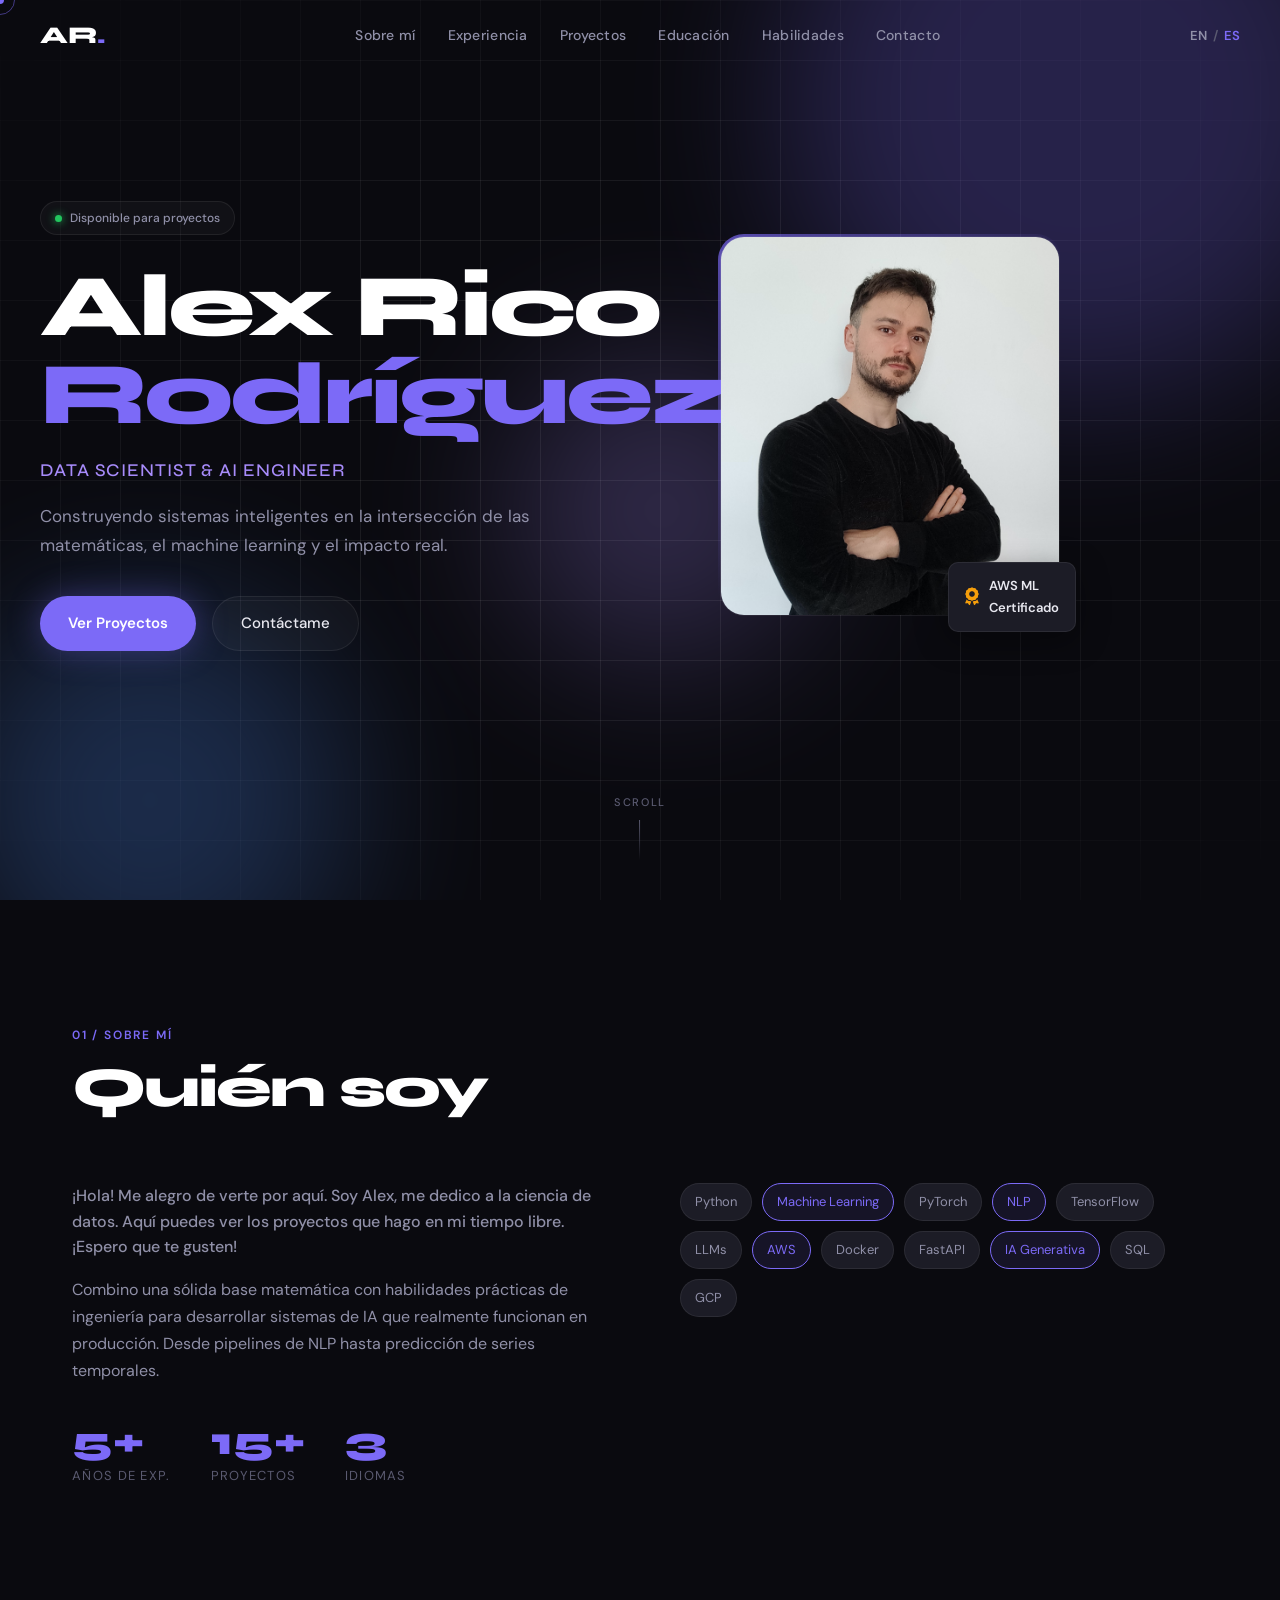
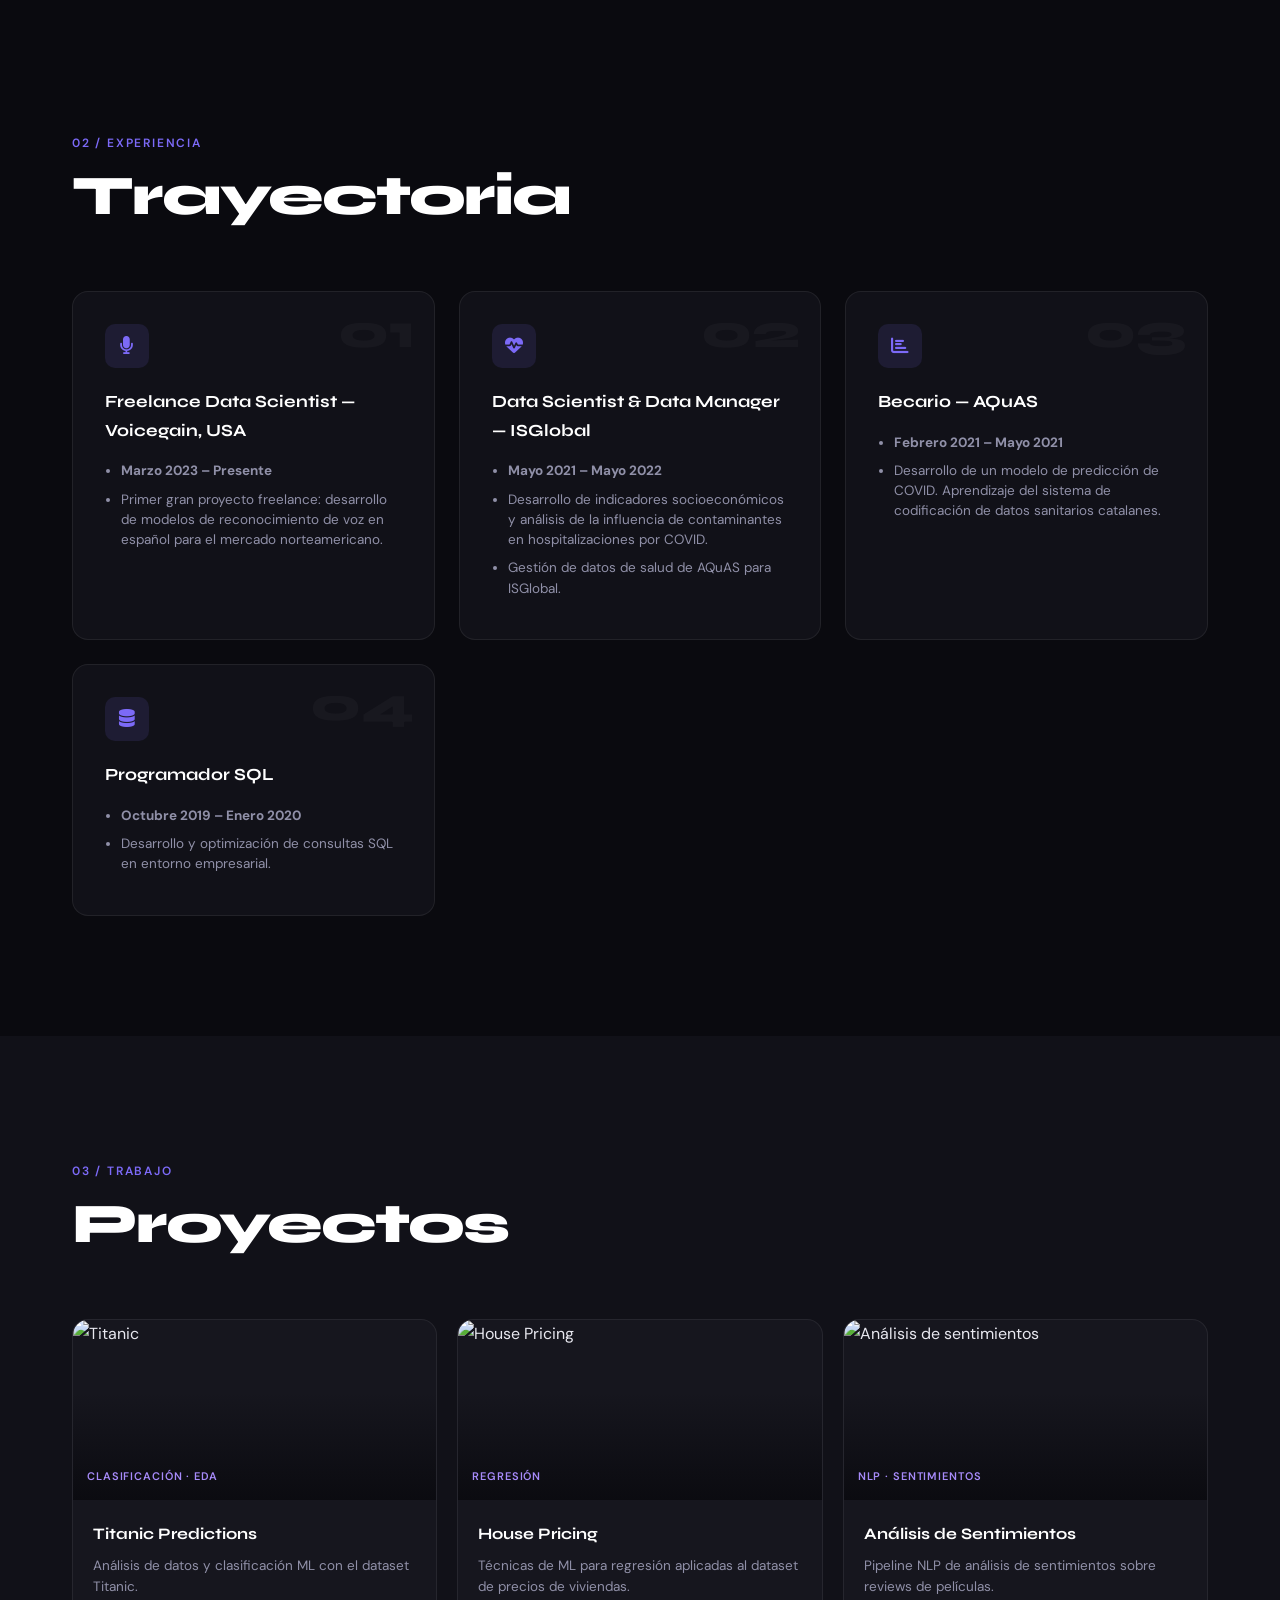
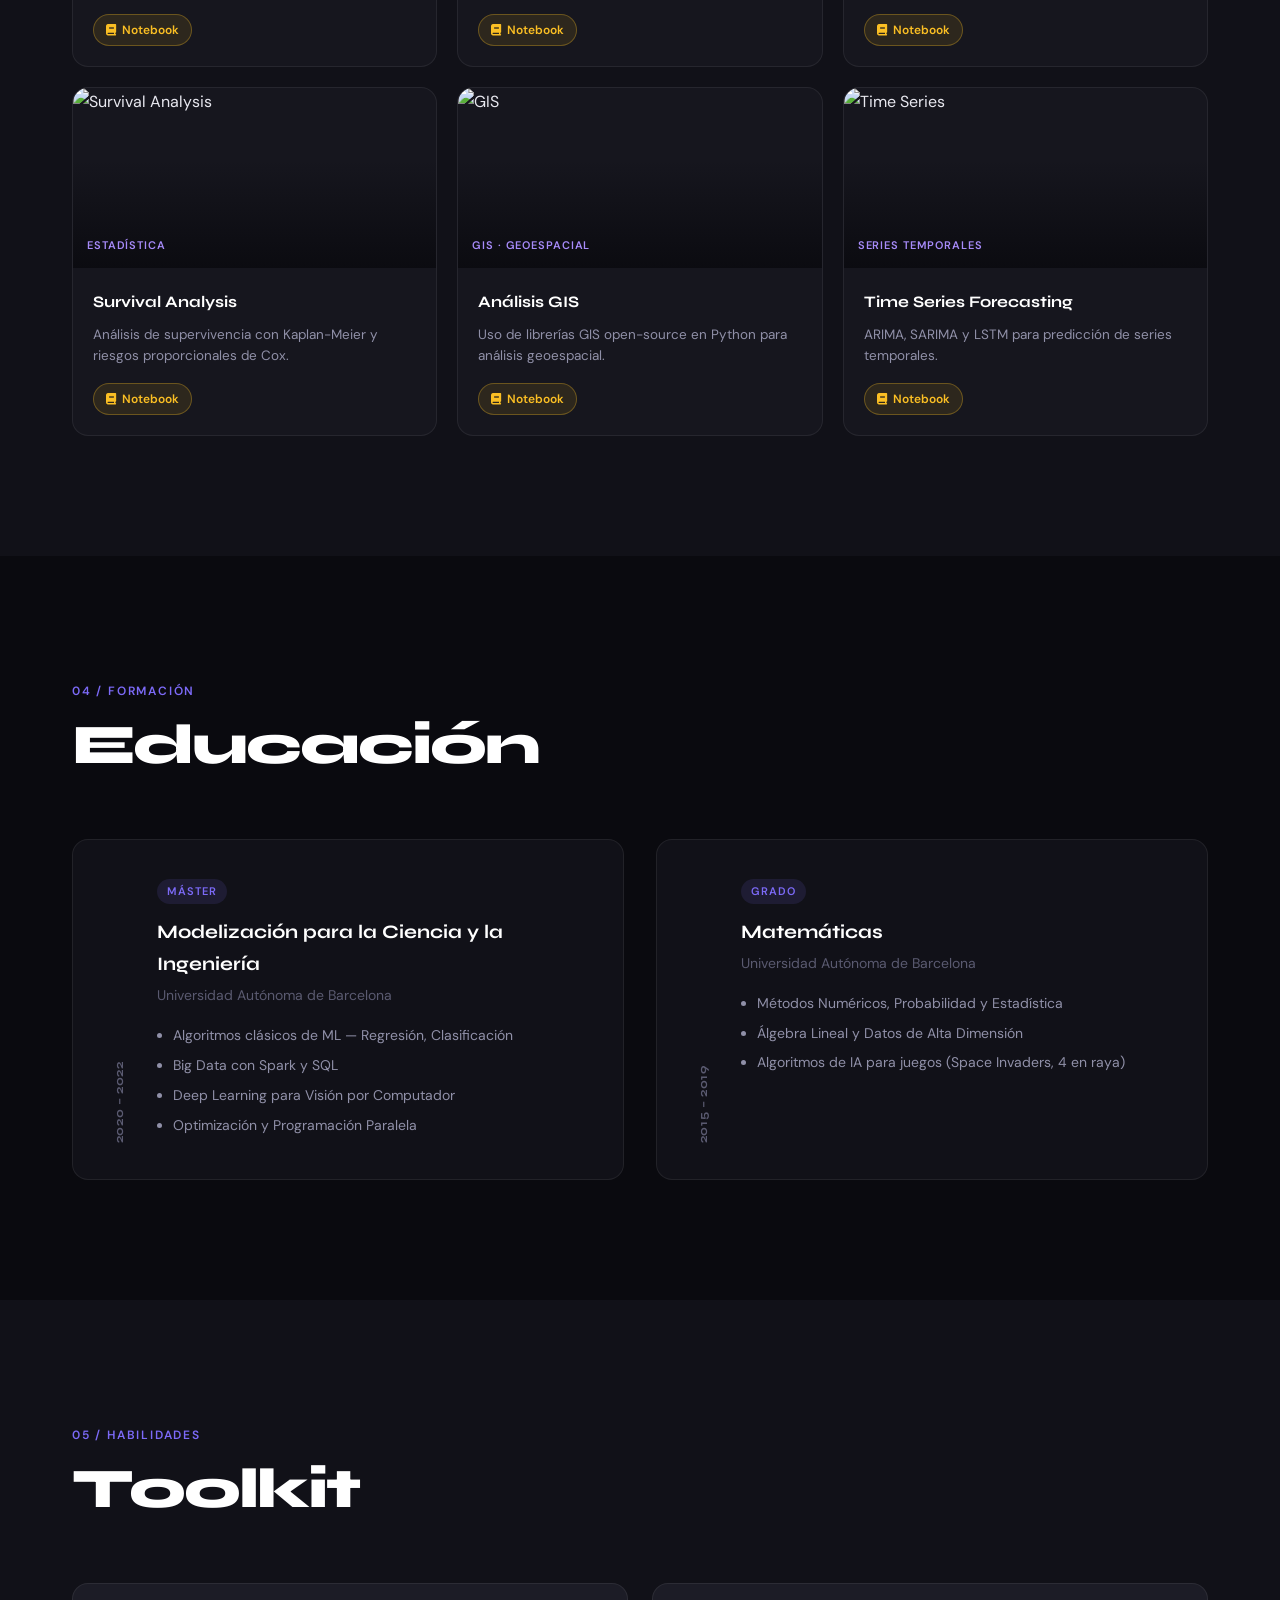
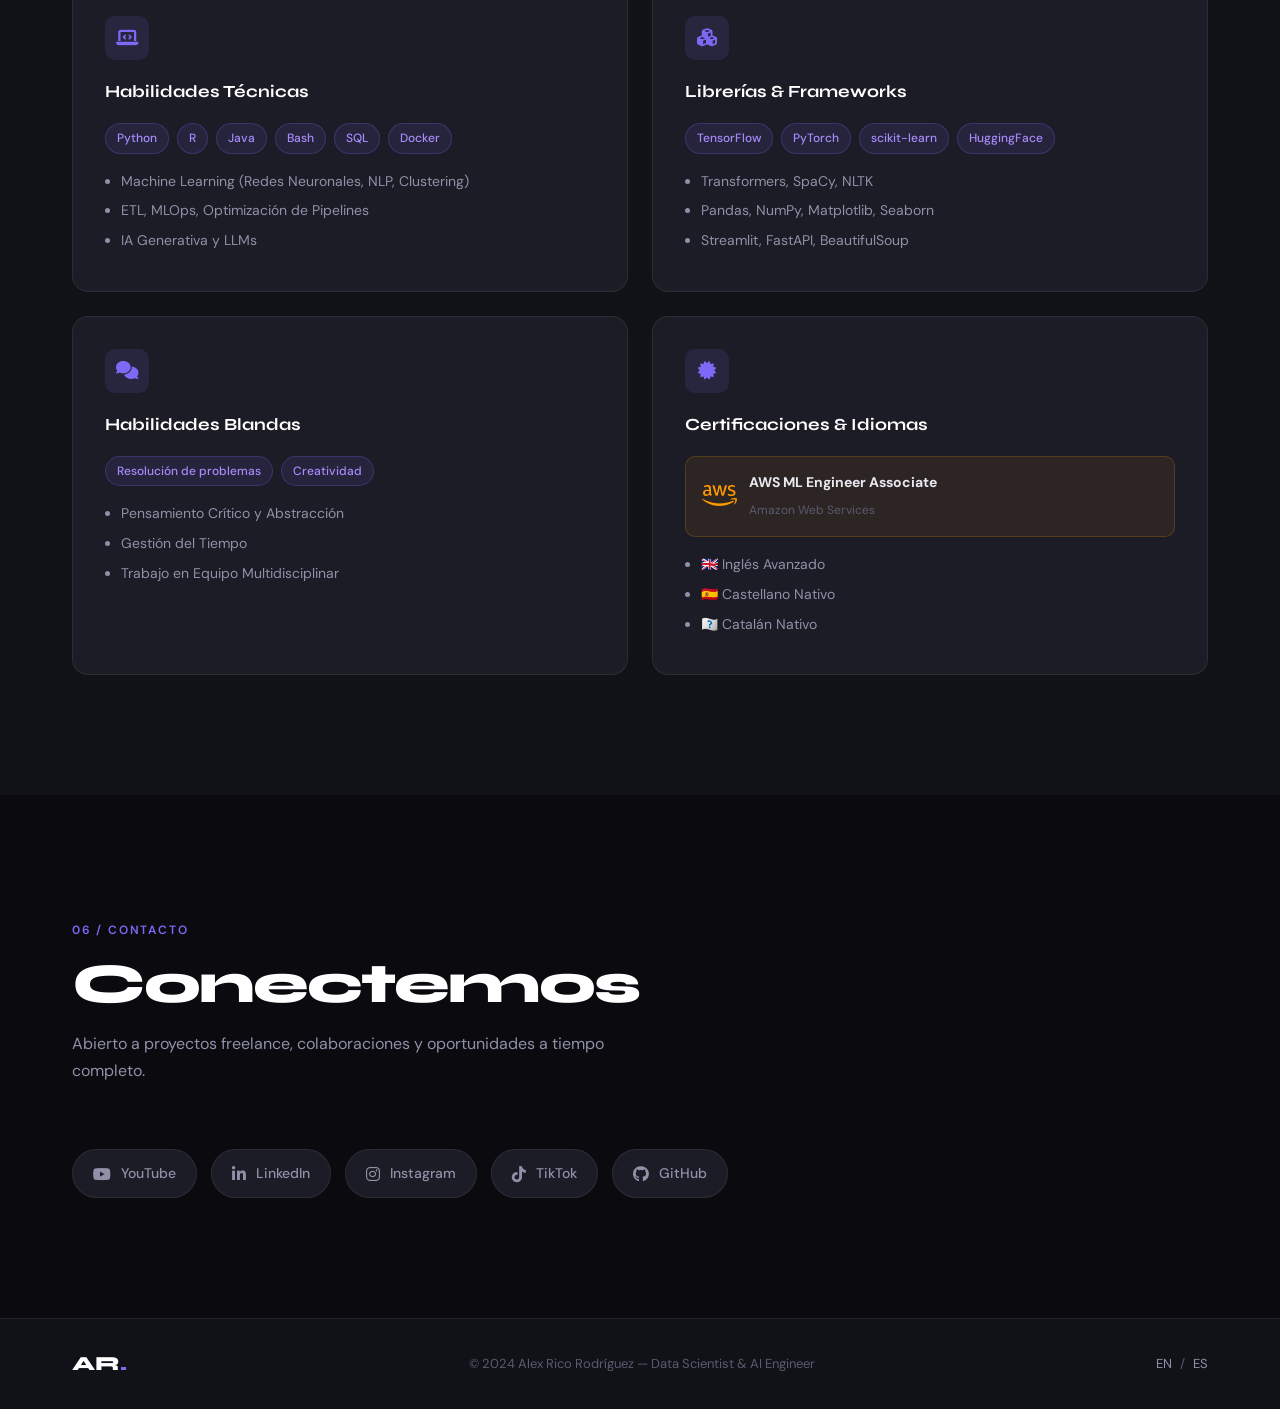
==== commit 3514de13: "cambiar foto" ====
--- a/index_español.html
+++ b/index_español.html
@@ -58,7 +58,7 @@
     </div>
     <div class="hero-image">
         <div class="img-frame">
-            <img src="profile photo/retoque.jpeg" alt="Alex Rico Rodríguez">
+            <img src="profile photo/foto.jpg" alt="Alex Rico Rodríguez">
             <div class="img-badge">
                 <i class="fas fa-award"></i>
                 <span>AWS ML<br>Certificado</span>
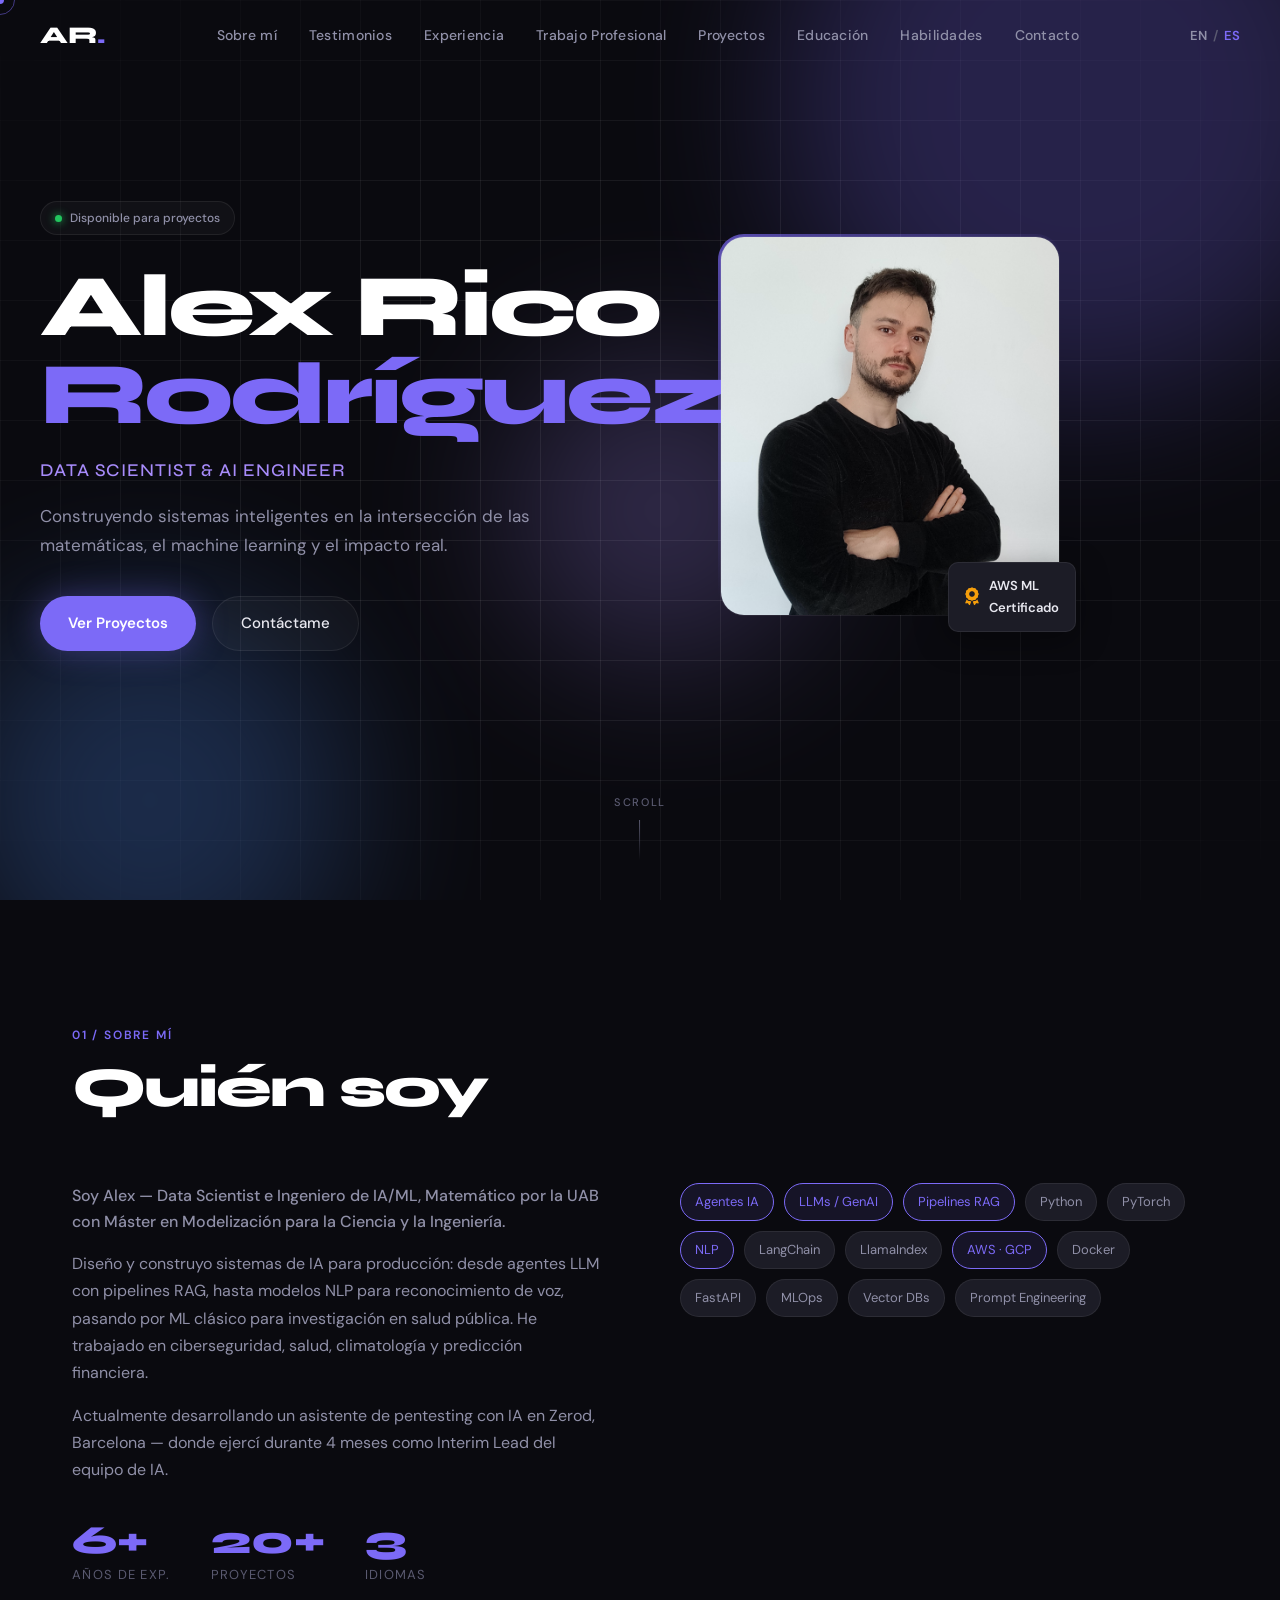
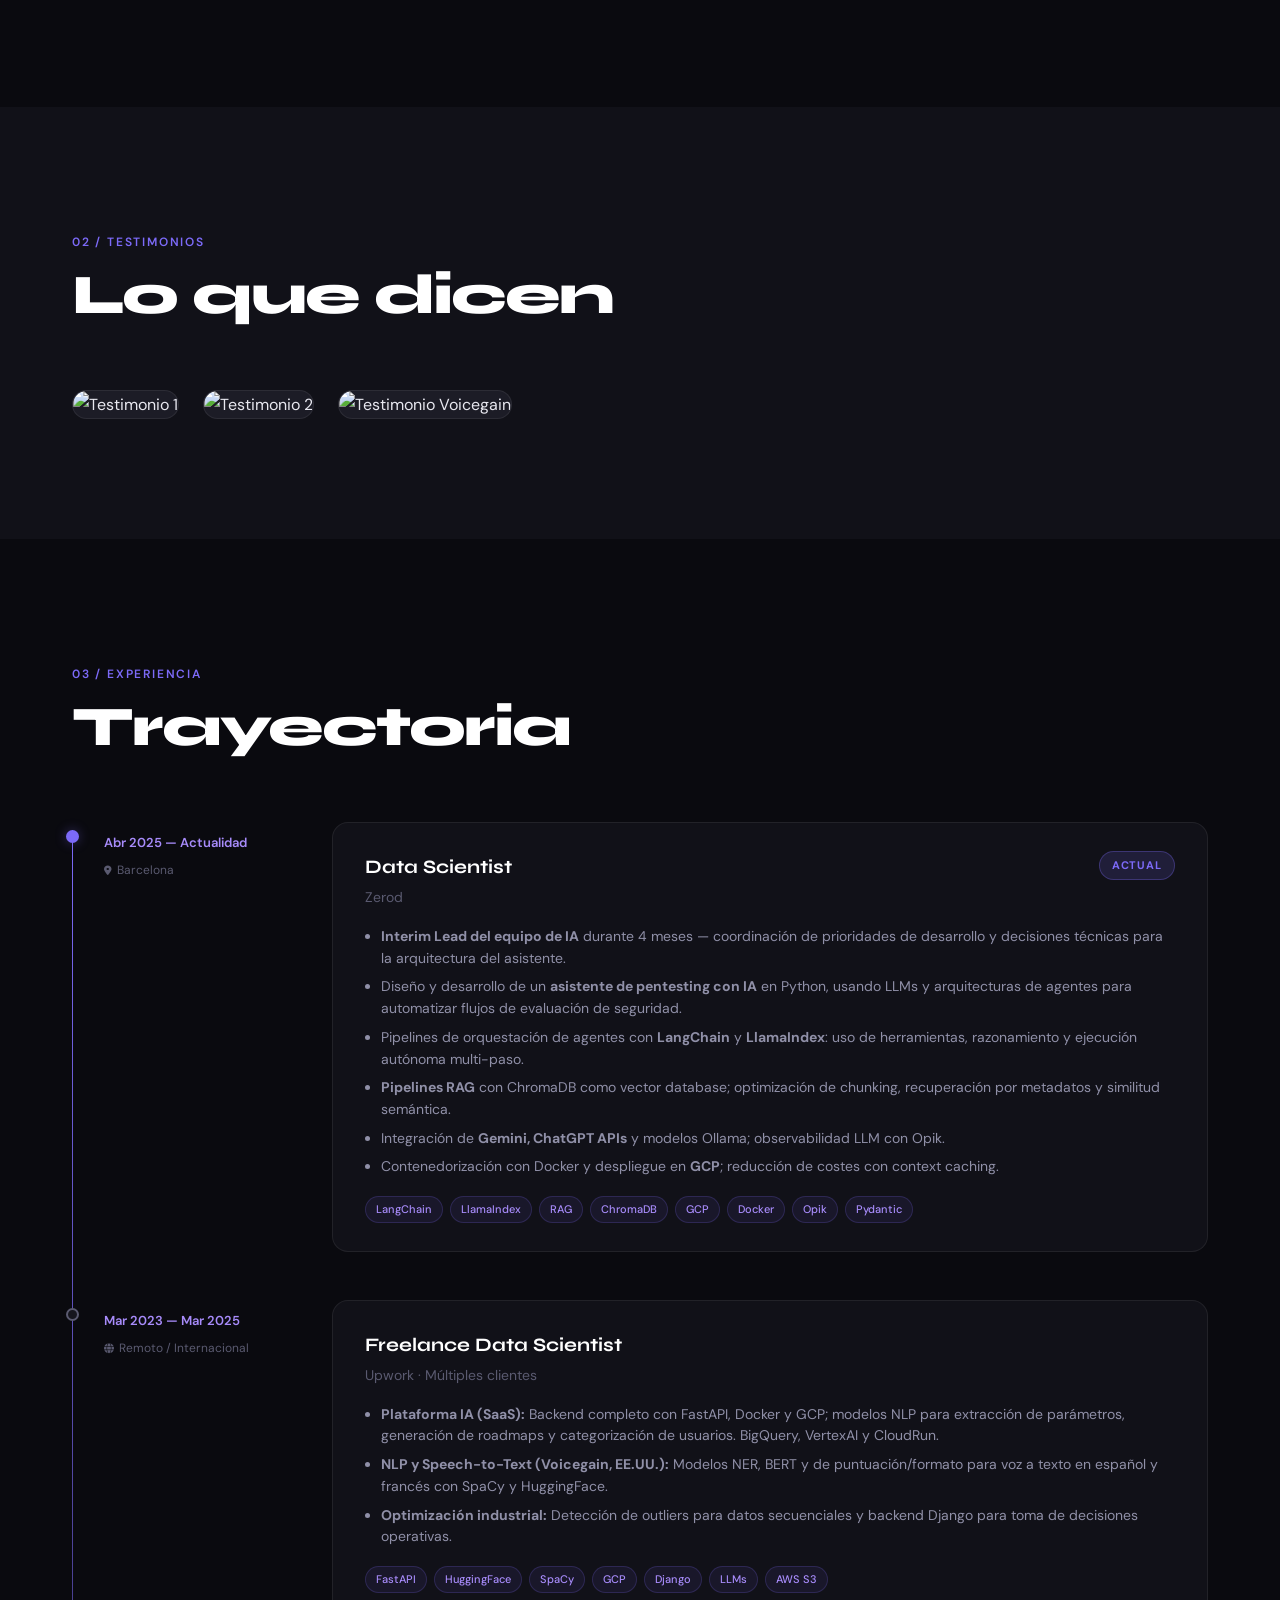
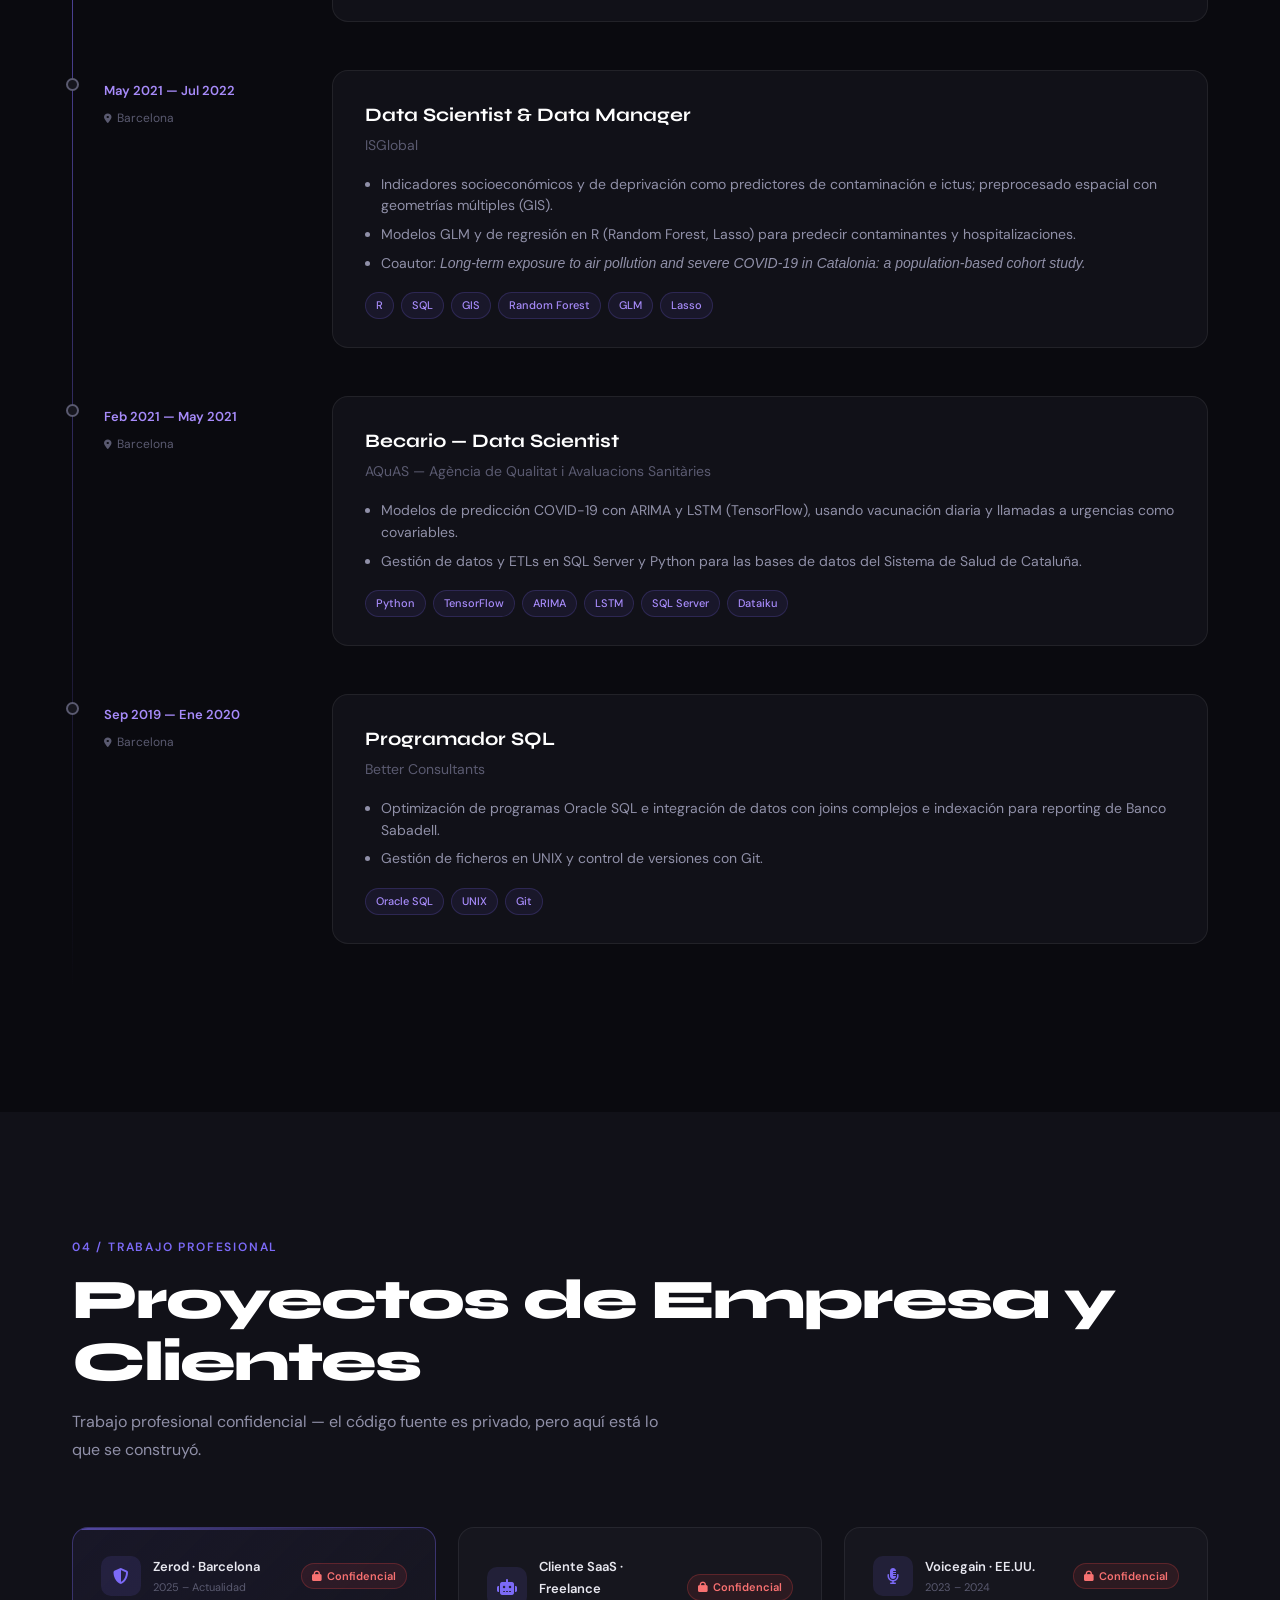
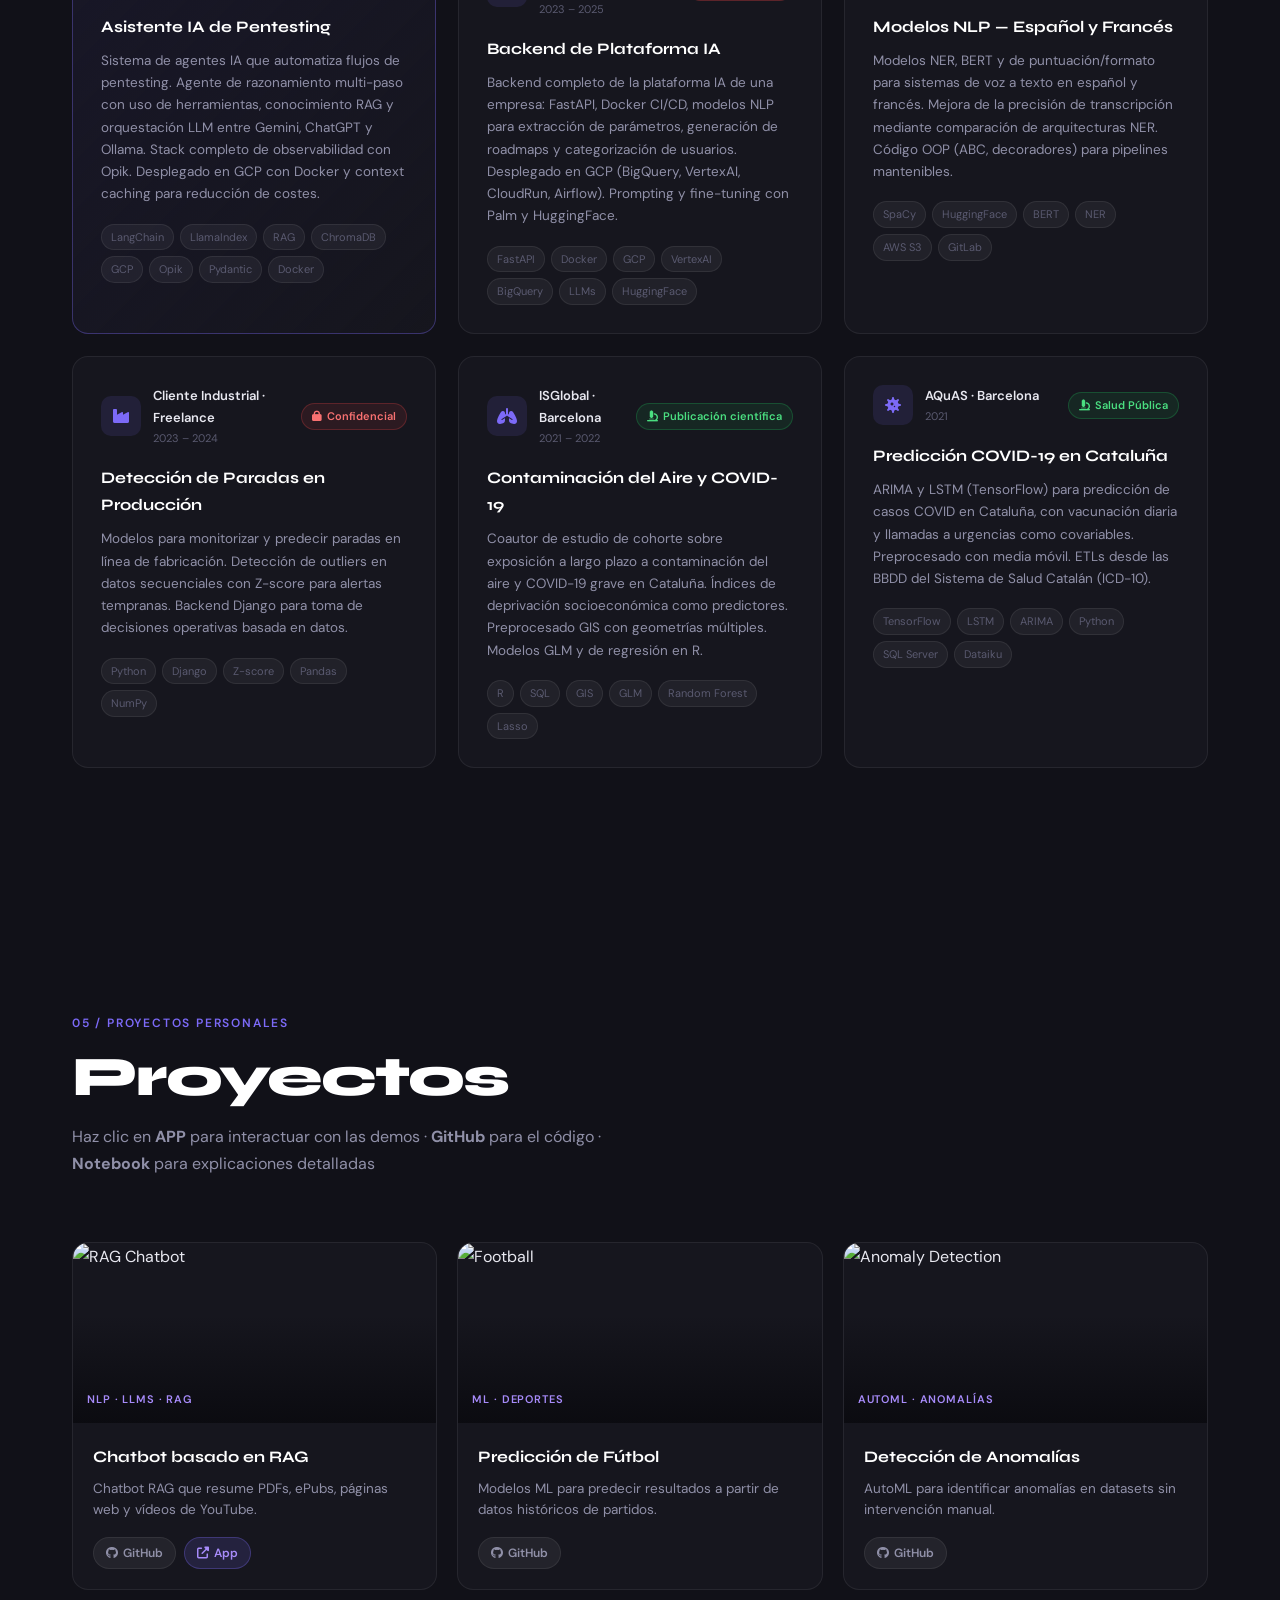
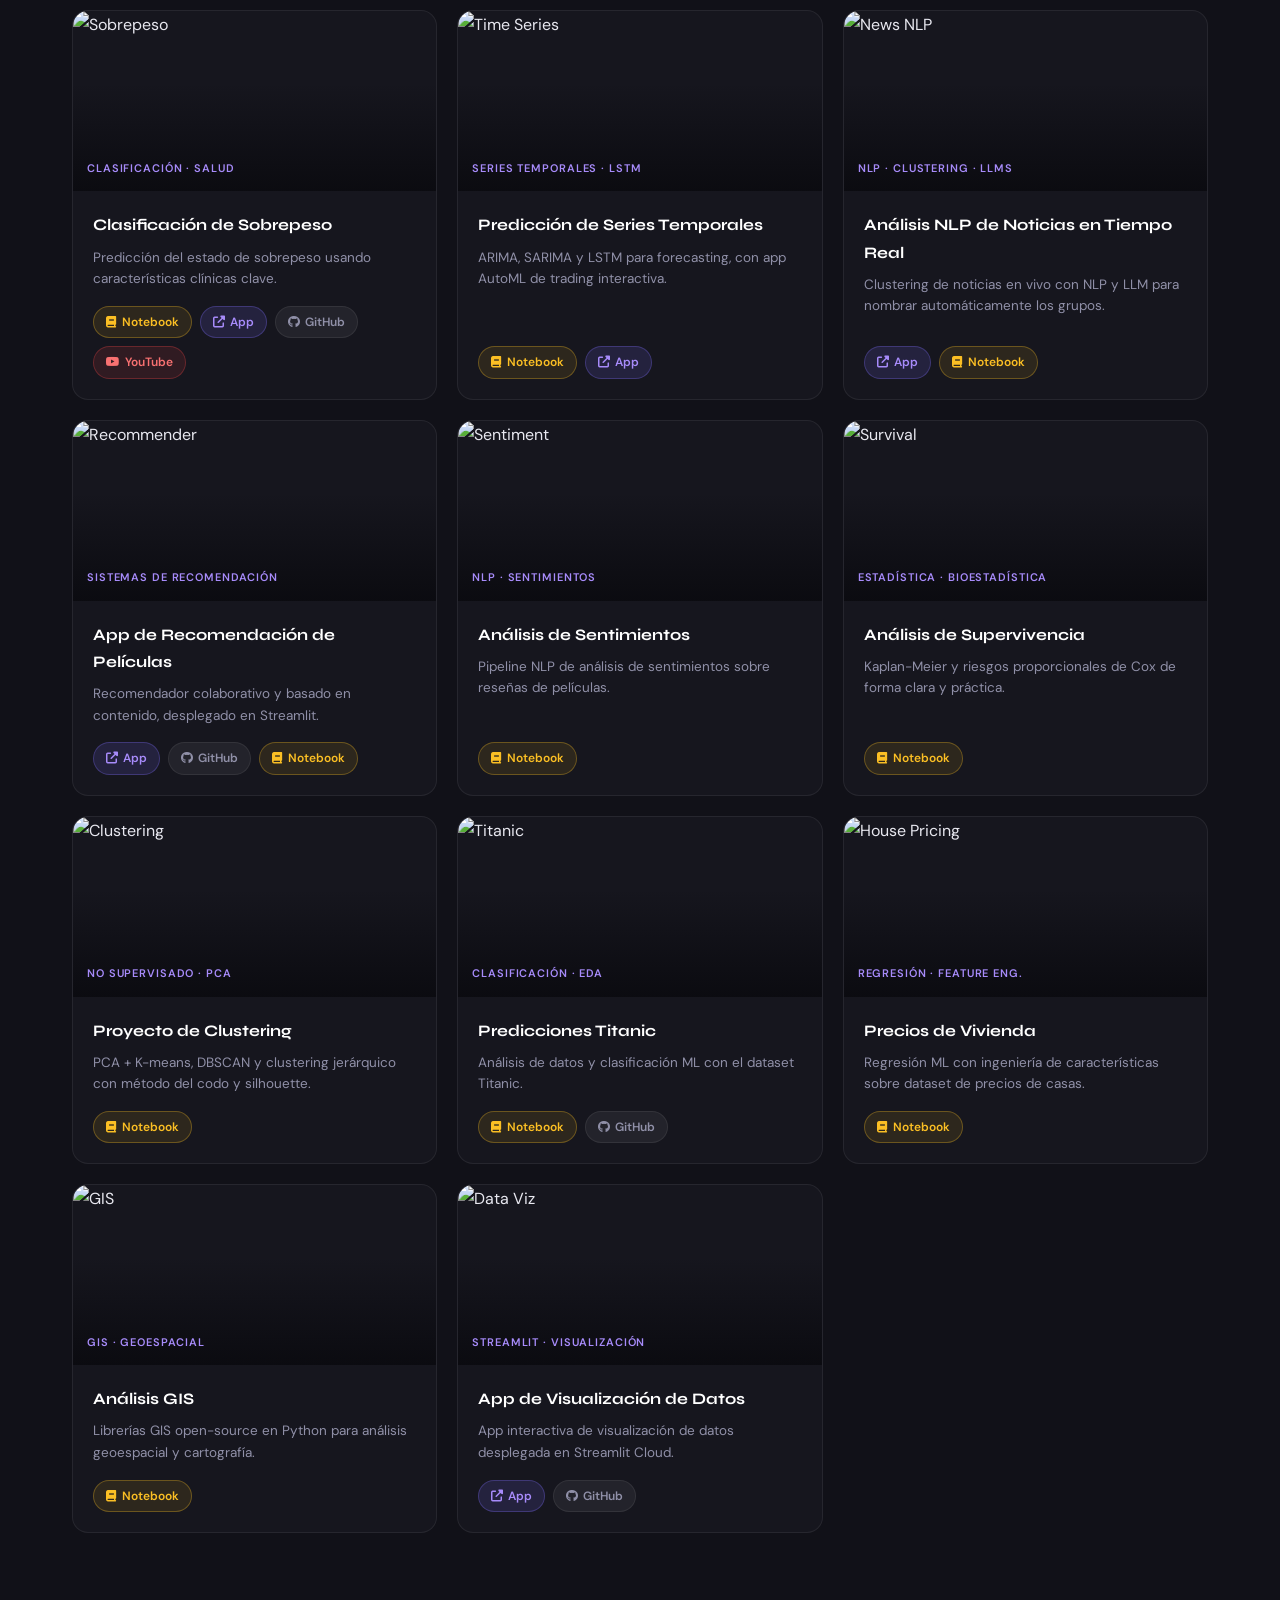
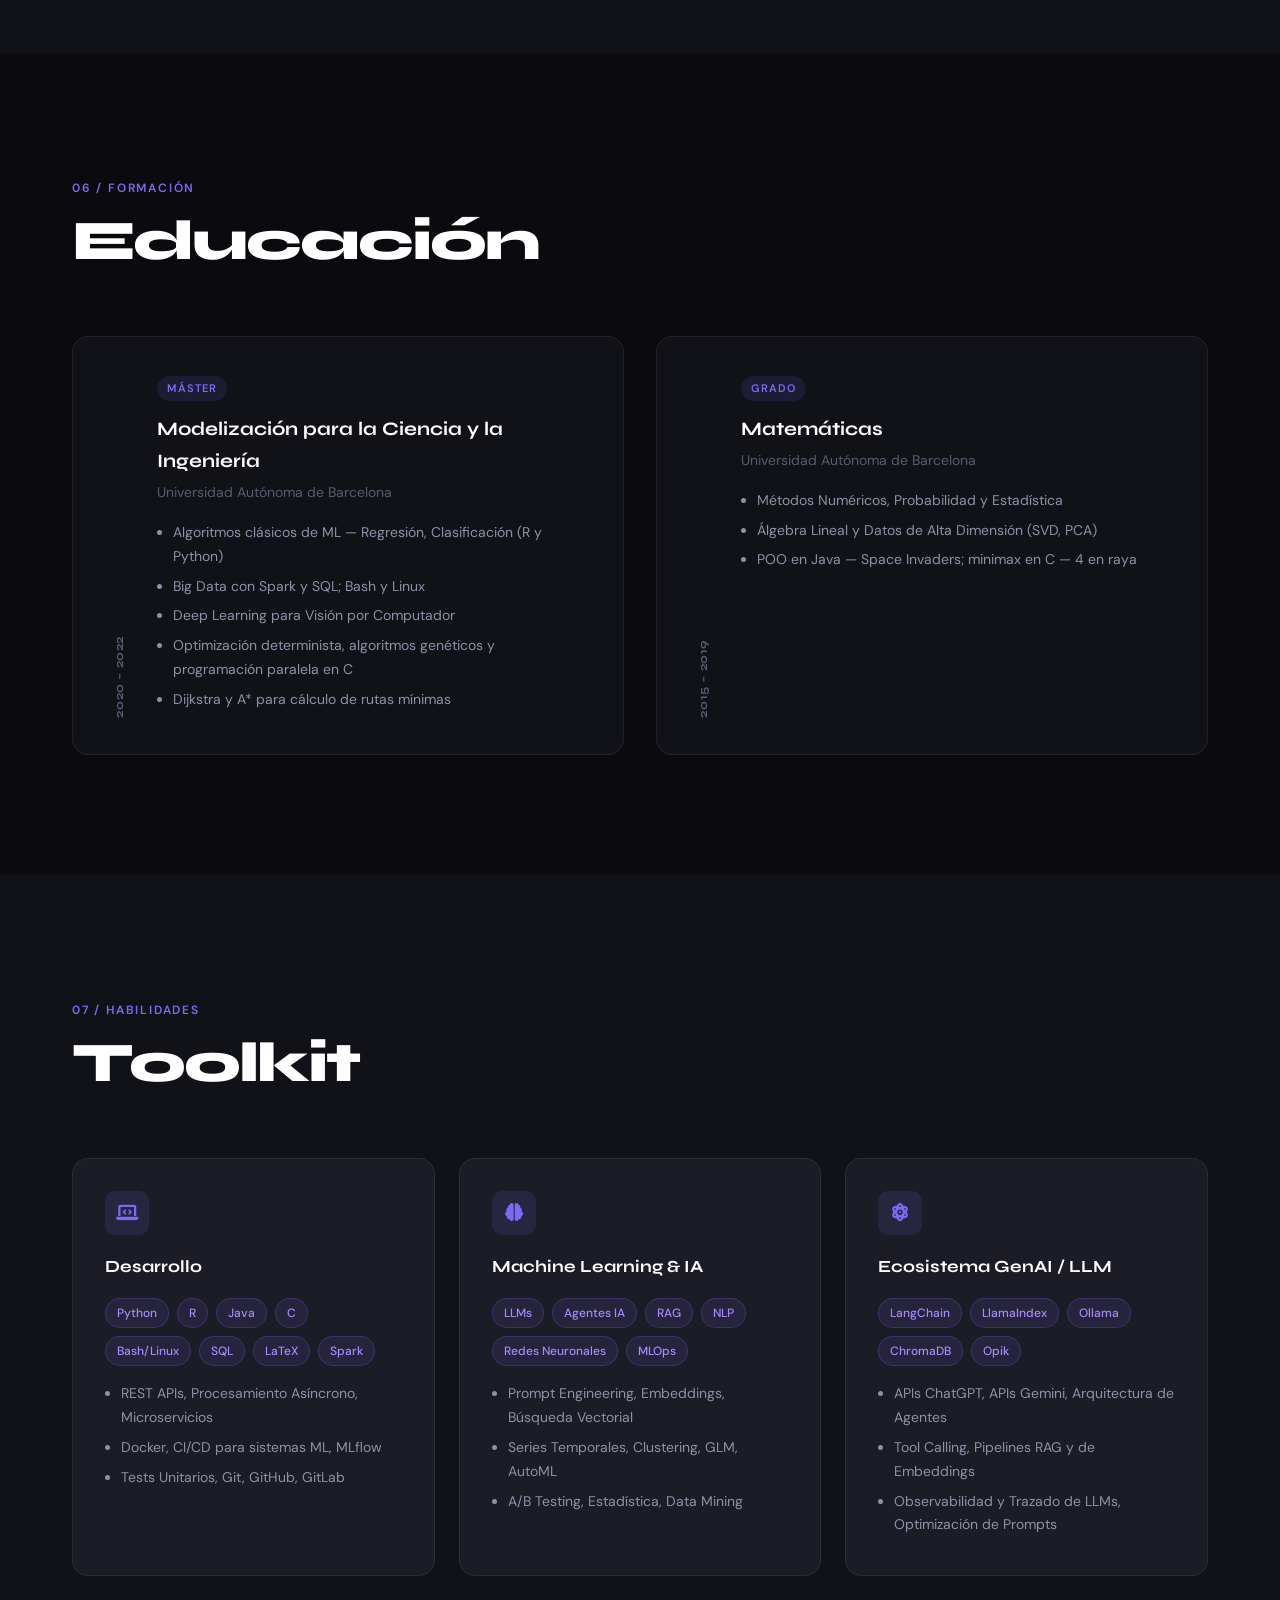
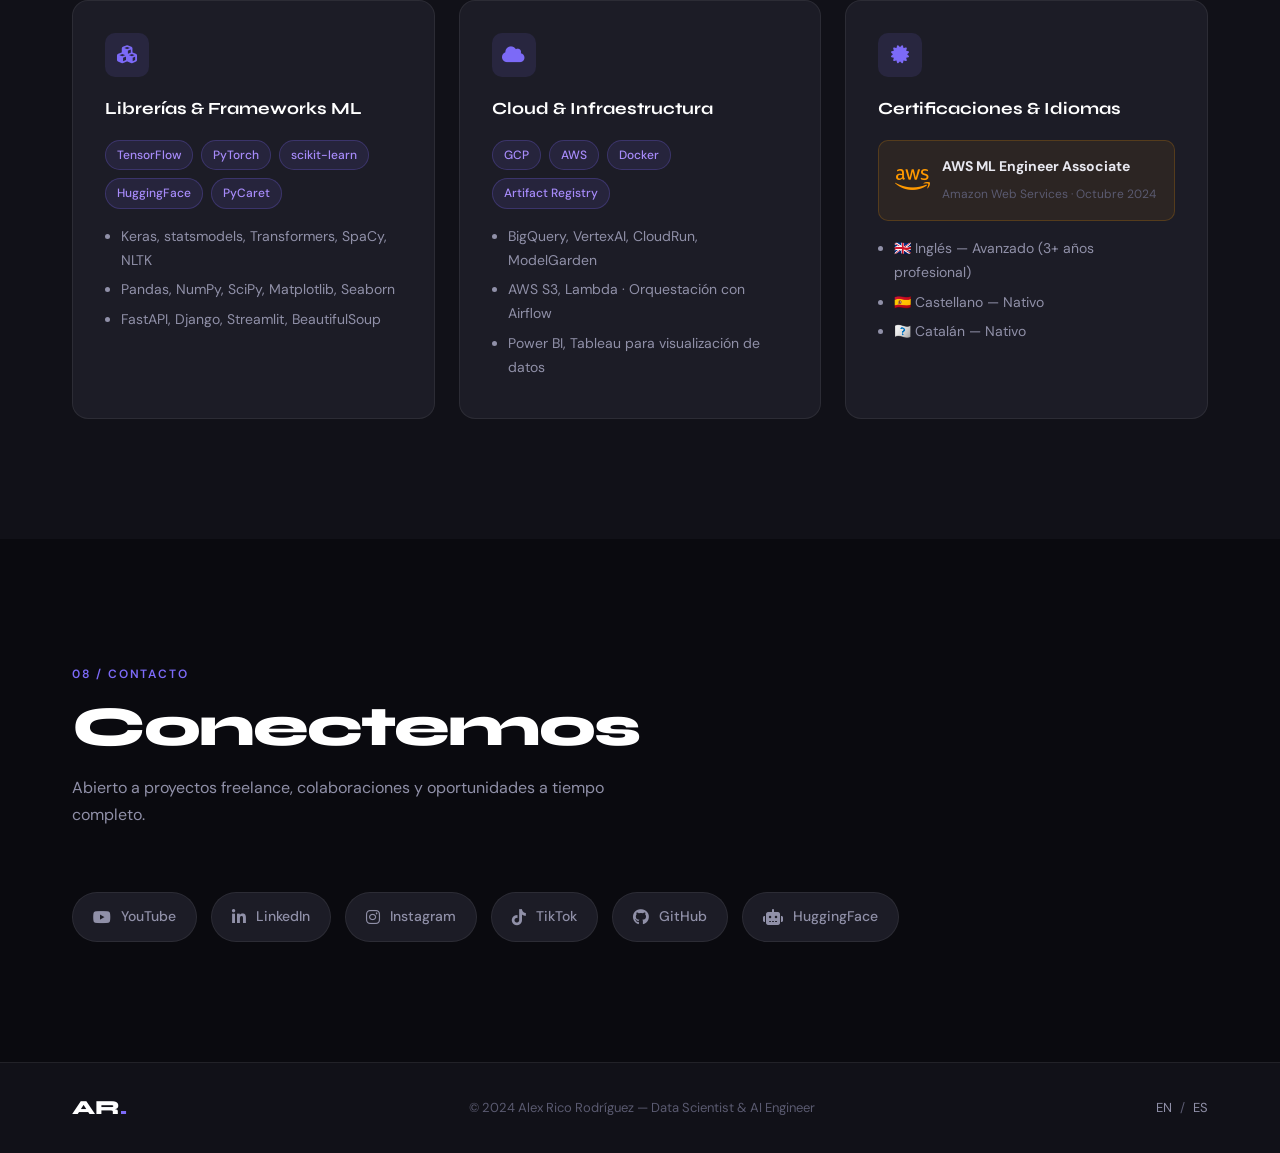
==== commit f4462a90: "add professional experience" ====
--- a/index_español.html
+++ b/index_español.html
@@ -18,7 +18,9 @@
     <a href="#" class="nav-logo">AR<span>.</span></a>
     <div class="nav-links">
         <a href="#about">Sobre mí</a>
+        <a href="#testimonials">Testimonios</a>
         <a href="#experience">Experiencia</a>
+        <a href="#professional-work">Trabajo Profesional</a>
         <a href="#projects">Proyectos</a>
         <a href="#education">Educación</a>
         <a href="#skills">Habilidades</a>
@@ -79,15 +81,16 @@
         </div>
         <div class="about-grid">
             <div class="about-text">
-                <p class="about-lead">¡Hola! Me alegro de verte por aquí. Soy Alex, me dedico a la ciencia de datos. Aquí puedes ver los proyectos que hago en mi tiempo libre. ¡Espero que te gusten!</p>
-                <p>Combino una sólida base matemática con habilidades prácticas de ingeniería para desarrollar sistemas de IA que realmente funcionan en producción. Desde pipelines de NLP hasta predicción de series temporales.</p>
+                <p class="about-lead">Soy Alex — Data Scientist e Ingeniero de IA/ML, Matemático por la UAB con Máster en Modelización para la Ciencia y la Ingeniería.</p>
+                <p>Diseño y construyo sistemas de IA para producción: desde agentes LLM con pipelines RAG, hasta modelos NLP para reconocimiento de voz, pasando por ML clásico para investigación en salud pública. He trabajado en ciberseguridad, salud, climatología y predicción financiera.</p>
+                <p>Actualmente desarrollando un asistente de pentesting con IA en Zerod, Barcelona — donde ejercí durante 4 meses como Interim Lead del equipo de IA.</p>
                 <div class="about-stats">
                     <div class="stat">
-                        <span class="stat-number">5+</span>
+                        <span class="stat-number">6+</span>
                         <span class="stat-label">Años de exp.</span>
                     </div>
                     <div class="stat">
-                        <span class="stat-number">15+</span>
+                        <span class="stat-number">20+</span>
                         <span class="stat-label">Proyectos</span>
                     </div>
                     <div class="stat">
@@ -98,19 +101,41 @@
             </div>
             <div class="about-tags">
                 <div class="tag-cloud">
+                    <span class="tag highlight">Agentes IA</span>
+                    <span class="tag highlight">LLMs / GenAI</span>
+                    <span class="tag highlight">Pipelines RAG</span>
                     <span class="tag">Python</span>
-                    <span class="tag highlight">Machine Learning</span>
                     <span class="tag">PyTorch</span>
                     <span class="tag highlight">NLP</span>
-                    <span class="tag">TensorFlow</span>
-                    <span class="tag">LLMs</span>
-                    <span class="tag highlight">AWS</span>
+                    <span class="tag">LangChain</span>
+                    <span class="tag">LlamaIndex</span>
+                    <span class="tag highlight">AWS · GCP</span>
                     <span class="tag">Docker</span>
                     <span class="tag">FastAPI</span>
-                    <span class="tag highlight">IA Generativa</span>
-                    <span class="tag">SQL</span>
-                    <span class="tag">GCP</span>
-                </div>
+                    <span class="tag">MLOps</span>
+                    <span class="tag">Vector DBs</span>
+                    <span class="tag">Prompt Engineering</span>
+                </div>
+            </div>
+        </div>
+    </div>
+</section>
+
+<section id="testimonials">
+    <div class="container">
+        <div class="section-header">
+            <span class="section-tag">02 / Testimonios</span>
+            <h2>Lo que dicen</h2>
+        </div>
+        <div class="testimonials-scroll">
+            <div class="testimonial-card">
+                <img src="./testimonials/Clustering.PNG" alt="Testimonio 1">
+            </div>
+            <div class="testimonial-card">
+                <img src="./testimonials/Testimonial_3.PNG" alt="Testimonio 2">
+            </div>
+            <div class="testimonial-card">
+                <img src="./testimonials/Voicegain.PNG" alt="Testimonio Voicegain">
             </div>
         </div>
     </div>
@@ -119,46 +144,218 @@
 <section id="experience">
     <div class="container">
         <div class="section-header">
-            <span class="section-tag">02 / Experiencia</span>
+            <span class="section-tag">03 / Experiencia</span>
             <h2>Trayectoria</h2>
         </div>
-        <div class="experience-grid">
-
-            <div class="exp-card" data-index="01">
-                <div class="exp-icon"><i class="fas fa-microphone"></i></div>
-                <h3>Freelance Data Scientist — Voicegain, USA</h3>
-                <ul>
-                    <li><strong>Marzo 2023 – Presente</strong></li>
-                    <li>Primer gran proyecto freelance: desarrollo de modelos de reconocimiento de voz en español para el mercado norteamericano.</li>
-                </ul>
-            </div>
-
-            <div class="exp-card" data-index="02">
-                <div class="exp-icon"><i class="fas fa-heartbeat"></i></div>
-                <h3>Data Scientist &amp; Data Manager — ISGlobal</h3>
-                <ul>
-                    <li><strong>Mayo 2021 – Mayo 2022</strong></li>
-                    <li>Desarrollo de indicadores socioeconómicos y análisis de la influencia de contaminantes en hospitalizaciones por COVID.</li>
-                    <li>Gestión de datos de salud de AQuAS para ISGlobal.</li>
-                </ul>
-            </div>
-
-            <div class="exp-card" data-index="03">
-                <div class="exp-icon"><i class="fas fa-chart-bar"></i></div>
-                <h3>Becario — AQuAS</h3>
-                <ul>
-                    <li><strong>Febrero 2021 – Mayo 2021</strong></li>
-                    <li>Desarrollo de un modelo de predicción de COVID. Aprendizaje del sistema de codificación de datos sanitarios catalanes.</li>
-                </ul>
-            </div>
-
-            <div class="exp-card" data-index="04">
-                <div class="exp-icon"><i class="fas fa-database"></i></div>
-                <h3>Programador SQL</h3>
-                <ul>
-                    <li><strong>Octubre 2019 – Enero 2020</strong></li>
-                    <li>Desarrollo y optimización de consultas SQL en entorno empresarial.</li>
-                </ul>
+        <div class="timeline">
+
+            <div class="tl-item">
+                <div class="tl-dot current"></div>
+                <div class="tl-meta">
+                    <span class="tl-date">Abr 2025 — Actualidad</span>
+                    <span class="tl-location"><i class="fas fa-map-marker-alt"></i> Barcelona</span>
+                </div>
+                <div class="tl-card">
+                    <div class="tl-header">
+                        <div>
+                            <h3>Data Scientist</h3>
+                            <h4>Zerod</h4>
+                        </div>
+                        <span class="tl-badge current-badge">Actual</span>
+                    </div>
+                    <ul>
+                        <li><strong>Interim Lead del equipo de IA</strong> durante 4 meses — coordinación de prioridades de desarrollo y decisiones técnicas para la arquitectura del asistente.</li>
+                        <li>Diseño y desarrollo de un <strong>asistente de pentesting con IA</strong> en Python, usando LLMs y arquitecturas de agentes para automatizar flujos de evaluación de seguridad.</li>
+                        <li>Pipelines de orquestación de agentes con <strong>LangChain</strong> y <strong>LlamaIndex</strong>: uso de herramientas, razonamiento y ejecución autónoma multi-paso.</li>
+                        <li><strong>Pipelines RAG</strong> con ChromaDB como vector database; optimización de chunking, recuperación por metadatos y similitud semántica.</li>
+                        <li>Integración de <strong>Gemini, ChatGPT APIs</strong> y modelos Ollama; observabilidad LLM con Opik.</li>
+                        <li>Contenedorización con Docker y despliegue en <strong>GCP</strong>; reducción de costes con context caching.</li>
+                    </ul>
+                    <div class="tl-tech"><span>LangChain</span><span>LlamaIndex</span><span>RAG</span><span>ChromaDB</span><span>GCP</span><span>Docker</span><span>Opik</span><span>Pydantic</span></div>
+                </div>
+            </div>
+
+            <div class="tl-item">
+                <div class="tl-dot"></div>
+                <div class="tl-meta">
+                    <span class="tl-date">Mar 2023 — Mar 2025</span>
+                    <span class="tl-location"><i class="fas fa-globe"></i> Remoto / Internacional</span>
+                </div>
+                <div class="tl-card">
+                    <div class="tl-header">
+                        <div>
+                            <h3>Freelance Data Scientist</h3>
+                            <h4>Upwork · Múltiples clientes</h4>
+                        </div>
+                    </div>
+                    <ul>
+                        <li><strong>Plataforma IA (SaaS):</strong> Backend completo con FastAPI, Docker y GCP; modelos NLP para extracción de parámetros, generación de roadmaps y categorización de usuarios. BigQuery, VertexAI y CloudRun.</li>
+                        <li><strong>NLP y Speech-to-Text (Voicegain, EE.UU.):</strong> Modelos NER, BERT y de puntuación/formato para voz a texto en español y francés con SpaCy y HuggingFace.</li>
+                        <li><strong>Optimización industrial:</strong> Detección de outliers para datos secuenciales y backend Django para toma de decisiones operativas.</li>
+                    </ul>
+                    <div class="tl-tech"><span>FastAPI</span><span>HuggingFace</span><span>SpaCy</span><span>GCP</span><span>Django</span><span>LLMs</span><span>AWS S3</span></div>
+                </div>
+            </div>
+
+            <div class="tl-item">
+                <div class="tl-dot"></div>
+                <div class="tl-meta">
+                    <span class="tl-date">May 2021 — Jul 2022</span>
+                    <span class="tl-location"><i class="fas fa-map-marker-alt"></i> Barcelona</span>
+                </div>
+                <div class="tl-card">
+                    <div class="tl-header">
+                        <div>
+                            <h3>Data Scientist &amp; Data Manager</h3>
+                            <h4>ISGlobal</h4>
+                        </div>
+                    </div>
+                    <ul>
+                        <li>Indicadores socioeconómicos y de deprivación como predictores de contaminación e ictus; preprocesado espacial con geometrías múltiples (GIS).</li>
+                        <li>Modelos GLM y de regresión en R (Random Forest, Lasso) para predecir contaminantes y hospitalizaciones.</li>
+                        <li>Coautor: <em>Long-term exposure to air pollution and severe COVID-19 in Catalonia: a population-based cohort study.</em></li>
+                    </ul>
+                    <div class="tl-tech"><span>R</span><span>SQL</span><span>GIS</span><span>Random Forest</span><span>GLM</span><span>Lasso</span></div>
+                </div>
+            </div>
+
+            <div class="tl-item">
+                <div class="tl-dot"></div>
+                <div class="tl-meta">
+                    <span class="tl-date">Feb 2021 — May 2021</span>
+                    <span class="tl-location"><i class="fas fa-map-marker-alt"></i> Barcelona</span>
+                </div>
+                <div class="tl-card">
+                    <div class="tl-header">
+                        <div>
+                            <h3>Becario — Data Scientist</h3>
+                            <h4>AQuAS — Agència de Qualitat i Avaluacions Sanitàries</h4>
+                        </div>
+                    </div>
+                    <ul>
+                        <li>Modelos de predicción COVID-19 con ARIMA y LSTM (TensorFlow), usando vacunación diaria y llamadas a urgencias como covariables.</li>
+                        <li>Gestión de datos y ETLs en SQL Server y Python para las bases de datos del Sistema de Salud de Cataluña.</li>
+                    </ul>
+                    <div class="tl-tech"><span>Python</span><span>TensorFlow</span><span>ARIMA</span><span>LSTM</span><span>SQL Server</span><span>Dataiku</span></div>
+                </div>
+            </div>
+
+            <div class="tl-item">
+                <div class="tl-dot"></div>
+                <div class="tl-meta">
+                    <span class="tl-date">Sep 2019 — Ene 2020</span>
+                    <span class="tl-location"><i class="fas fa-map-marker-alt"></i> Barcelona</span>
+                </div>
+                <div class="tl-card">
+                    <div class="tl-header">
+                        <div>
+                            <h3>Programador SQL</h3>
+                            <h4>Better Consultants</h4>
+                        </div>
+                    </div>
+                    <ul>
+                        <li>Optimización de programas Oracle SQL e integración de datos con joins complejos e indexación para reporting de Banco Sabadell.</li>
+                        <li>Gestión de ficheros en UNIX y control de versiones con Git.</li>
+                    </ul>
+                    <div class="tl-tech"><span>Oracle SQL</span><span>UNIX</span><span>Git</span></div>
+                </div>
+            </div>
+
+        </div>
+    </div>
+</section>
+
+<section id="professional-work">
+    <div class="container">
+        <div class="section-header">
+            <span class="section-tag">04 / Trabajo Profesional</span>
+            <h2>Proyectos de Empresa y Clientes</h2>
+            <p class="section-desc">Trabajo profesional confidencial — el código fuente es privado, pero aquí está lo que se construyó.</p>
+        </div>
+        <div class="prowork-grid">
+
+            <div class="prowork-card featured">
+                <div class="prowork-top">
+                    <div class="prowork-icon"><i class="fas fa-shield-alt"></i></div>
+                    <div class="prowork-company">
+                        <span class="prowork-client">Zerod · Barcelona</span>
+                        <span class="prowork-year">2025 – Actualidad</span>
+                    </div>
+                    <span class="prowork-tag confidential"><i class="fas fa-lock"></i> Confidencial</span>
+                </div>
+                <h3>Asistente IA de Pentesting</h3>
+                <p>Sistema de agentes IA que automatiza flujos de pentesting. Agente de razonamiento multi-paso con uso de herramientas, conocimiento RAG y orquestación LLM entre Gemini, ChatGPT y Ollama. Stack completo de observabilidad con Opik. Desplegado en GCP con Docker y context caching para reducción de costes.</p>
+                <div class="prowork-tech"><span>LangChain</span><span>LlamaIndex</span><span>RAG</span><span>ChromaDB</span><span>GCP</span><span>Opik</span><span>Pydantic</span><span>Docker</span></div>
+            </div>
+
+            <div class="prowork-card">
+                <div class="prowork-top">
+                    <div class="prowork-icon"><i class="fas fa-robot"></i></div>
+                    <div class="prowork-company">
+                        <span class="prowork-client">Cliente SaaS · Freelance</span>
+                        <span class="prowork-year">2023 – 2025</span>
+                    </div>
+                    <span class="prowork-tag confidential"><i class="fas fa-lock"></i> Confidencial</span>
+                </div>
+                <h3>Backend de Plataforma IA</h3>
+                <p>Backend completo de la plataforma IA de una empresa: FastAPI, Docker CI/CD, modelos NLP para extracción de parámetros, generación de roadmaps y categorización de usuarios. Desplegado en GCP (BigQuery, VertexAI, CloudRun, Airflow). Prompting y fine-tuning con Palm y HuggingFace.</p>
+                <div class="prowork-tech"><span>FastAPI</span><span>Docker</span><span>GCP</span><span>VertexAI</span><span>BigQuery</span><span>LLMs</span><span>HuggingFace</span></div>
+            </div>
+
+            <div class="prowork-card">
+                <div class="prowork-top">
+                    <div class="prowork-icon"><i class="fas fa-microphone-lines"></i></div>
+                    <div class="prowork-company">
+                        <span class="prowork-client">Voicegain · EE.UU.</span>
+                        <span class="prowork-year">2023 – 2024</span>
+                    </div>
+                    <span class="prowork-tag confidential"><i class="fas fa-lock"></i> Confidencial</span>
+                </div>
+                <h3>Modelos NLP — Español y Francés</h3>
+                <p>Modelos NER, BERT y de puntuación/formato para sistemas de voz a texto en español y francés. Mejora de la precisión de transcripción mediante comparación de arquitecturas NER. Código OOP (ABC, decoradores) para pipelines mantenibles.</p>
+                <div class="prowork-tech"><span>SpaCy</span><span>HuggingFace</span><span>BERT</span><span>NER</span><span>AWS S3</span><span>GitLab</span></div>
+            </div>
+
+            <div class="prowork-card">
+                <div class="prowork-top">
+                    <div class="prowork-icon"><i class="fas fa-industry"></i></div>
+                    <div class="prowork-company">
+                        <span class="prowork-client">Cliente Industrial · Freelance</span>
+                        <span class="prowork-year">2023 – 2024</span>
+                    </div>
+                    <span class="prowork-tag confidential"><i class="fas fa-lock"></i> Confidencial</span>
+                </div>
+                <h3>Detección de Paradas en Producción</h3>
+                <p>Modelos para monitorizar y predecir paradas en línea de fabricación. Detección de outliers en datos secuenciales con Z-score para alertas tempranas. Backend Django para toma de decisiones operativas basada en datos.</p>
+                <div class="prowork-tech"><span>Python</span><span>Django</span><span>Z-score</span><span>Pandas</span><span>NumPy</span></div>
+            </div>
+
+            <div class="prowork-card">
+                <div class="prowork-top">
+                    <div class="prowork-icon"><i class="fas fa-lungs"></i></div>
+                    <div class="prowork-company">
+                        <span class="prowork-client">ISGlobal · Barcelona</span>
+                        <span class="prowork-year">2021 – 2022</span>
+                    </div>
+                    <span class="prowork-tag research"><i class="fas fa-microscope"></i> Publicación científica</span>
+                </div>
+                <h3>Contaminación del Aire y COVID-19</h3>
+                <p>Coautor de estudio de cohorte sobre exposición a largo plazo a contaminación del aire y COVID-19 grave en Cataluña. Índices de deprivación socioeconómica como predictores. Preprocesado GIS con geometrías múltiples. Modelos GLM y de regresión en R.</p>
+                <div class="prowork-tech"><span>R</span><span>SQL</span><span>GIS</span><span>GLM</span><span>Random Forest</span><span>Lasso</span></div>
+            </div>
+
+            <div class="prowork-card">
+                <div class="prowork-top">
+                    <div class="prowork-icon"><i class="fas fa-virus"></i></div>
+                    <div class="prowork-company">
+                        <span class="prowork-client">AQuAS · Barcelona</span>
+                        <span class="prowork-year">2021</span>
+                    </div>
+                    <span class="prowork-tag research"><i class="fas fa-microscope"></i> Salud Pública</span>
+                </div>
+                <h3>Predicción COVID-19 en Cataluña</h3>
+                <p>ARIMA y LSTM (TensorFlow) para predicción de casos COVID en Cataluña, con vacunación diaria y llamadas a urgencias como covariables. Preprocesado con media móvil. ETLs desde las BBDD del Sistema de Salud Catalán (ICD-10).</p>
+                <div class="prowork-tech"><span>TensorFlow</span><span>LSTM</span><span>ARIMA</span><span>Python</span><span>SQL Server</span><span>Dataiku</span></div>
             </div>
 
         </div>
@@ -168,10 +365,159 @@
 <section id="projects">
     <div class="container">
         <div class="section-header">
-            <span class="section-tag">03 / Trabajo</span>
+            <span class="section-tag">05 / Proyectos Personales</span>
             <h2>Proyectos</h2>
+            <p class="section-desc">Haz clic en <strong>APP</strong> para interactuar con las demos · <strong>GitHub</strong> para el código · <strong>Notebook</strong> para explicaciones detalladas</p>
         </div>
         <div class="projects-grid">
+
+            <div class="project-card large">
+                <div class="project-img">
+                    <img src="./projects/photo/rag_chatbot.jpg" alt="RAG Chatbot">
+                    <div class="project-overlay"><span class="project-tag">NLP · LLMs · RAG</span></div>
+                </div>
+                <div class="project-body">
+                    <h3>Chatbot basado en RAG</h3>
+                    <p>Chatbot RAG que resume PDFs, ePubs, páginas web y vídeos de YouTube.</p>
+                    <div class="project-links">
+                        <a href="https://github.com/arico97/RAG_summarizer" class="plink github"><i class="fab fa-github"></i> GitHub</a>
+                        <a href="https://huggingface.co/spaces/arico777/RAG_pdf" class="plink app"><i class="fas fa-external-link-alt"></i> App</a>
+                    </div>
+                </div>
+            </div>
+
+            <div class="project-card">
+                <div class="project-img">
+                    <img src="./projects/photo/football_forecasting.jpg" alt="Football">
+                    <div class="project-overlay"><span class="project-tag">ML · Deportes</span></div>
+                </div>
+                <div class="project-body">
+                    <h3>Predicción de Fútbol</h3>
+                    <p>Modelos ML para predecir resultados a partir de datos históricos de partidos.</p>
+                    <div class="project-links">
+                        <a href="https://github.com/arico97/casino" class="plink github"><i class="fab fa-github"></i> GitHub</a>
+                    </div>
+                </div>
+            </div>
+
+            <div class="project-card">
+                <div class="project-img">
+                    <img src="./projects/photo/anomaly_detection.jpg" alt="Anomaly Detection">
+                    <div class="project-overlay"><span class="project-tag">AutoML · Anomalías</span></div>
+                </div>
+                <div class="project-body">
+                    <h3>Detección de Anomalías</h3>
+                    <p>AutoML para identificar anomalías en datasets sin intervención manual.</p>
+                    <div class="project-links">
+                        <a href="https://github.com/arico97/anomaly_detection" class="plink github"><i class="fab fa-github"></i> GitHub</a>
+                    </div>
+                </div>
+            </div>
+
+            <div class="project-card">
+                <div class="project-img">
+                    <img src="./projects/photo/obesity.jpg" alt="Sobrepeso">
+                    <div class="project-overlay"><span class="project-tag">Clasificación · Salud</span></div>
+                </div>
+                <div class="project-body">
+                    <h3>Clasificación de Sobrepeso</h3>
+                    <p>Predicción del estado de sobrepeso usando características clínicas clave.</p>
+                    <div class="project-links">
+                        <a href="./projects/uci_ow.html" class="plink nb"><i class="fas fa-book"></i> Notebook</a>
+                        <a href="https://overwuci-e6rcalecxy5s59a8spqqv5.streamlit.app/" class="plink app"><i class="fas fa-external-link-alt"></i> App</a>
+                        <a href="https://github.com/arico97/overw_uci" class="plink github"><i class="fab fa-github"></i> GitHub</a>
+                        <a href="https://youtu.be/a_OVtQLZcI8?si=lf-8d8aB-Sa2OjYa" class="plink yt"><i class="fab fa-youtube"></i> YouTube</a>
+                    </div>
+                </div>
+            </div>
+
+            <div class="project-card">
+                <div class="project-img">
+                    <img src="./projects/photo/stock-prediction.png" alt="Time Series">
+                    <div class="project-overlay"><span class="project-tag">Series Temporales · LSTM</span></div>
+                </div>
+                <div class="project-body">
+                    <h3>Predicción de Series Temporales</h3>
+                    <p>ARIMA, SARIMA y LSTM para forecasting, con app AutoML de trading interactiva.</p>
+                    <div class="project-links">
+                        <a href="./projects/Time series forecasting.html" class="plink nb"><i class="fas fa-book"></i> Notebook</a>
+                        <a href="https://huggingface.co/spaces/arico777/automl_trading_forecasting" class="plink app"><i class="fas fa-external-link-alt"></i> App</a>
+                    </div>
+                </div>
+            </div>
+
+            <div class="project-card">
+                <div class="project-img">
+                    <img src="./projects/photo/news_api.png" alt="News NLP">
+                    <div class="project-overlay"><span class="project-tag">NLP · Clustering · LLMs</span></div>
+                </div>
+                <div class="project-body">
+                    <h3>Análisis NLP de Noticias en Tiempo Real</h3>
+                    <p>Clustering de noticias en vivo con NLP y LLM para nombrar automáticamente los grupos.</p>
+                    <div class="project-links">
+                        <a href="https://huggingface.co/spaces/arico777/news-api" class="plink app"><i class="fas fa-external-link-alt"></i> App</a>
+                        <a href="https://github.com/arico97/alexrico.github.io/blob/main/projects/Real_time_news_analysis_classification.ipynb" class="plink nb"><i class="fas fa-book"></i> Notebook</a>
+                    </div>
+                </div>
+            </div>
+
+            <div class="project-card">
+                <div class="project-img">
+                    <img src="./projects/photo/movie_recommender_app.PNG" alt="Recommender">
+                    <div class="project-overlay"><span class="project-tag">Sistemas de Recomendación</span></div>
+                </div>
+                <div class="project-body">
+                    <h3>App de Recomendación de Películas</h3>
+                    <p>Recomendador colaborativo y basado en contenido, desplegado en Streamlit.</p>
+                    <div class="project-links">
+                        <a href="https://appmovierecommender-anpzk4sustwafamcjipkzx.streamlit.app/" class="plink app"><i class="fas fa-external-link-alt"></i> App</a>
+                        <a href="https://github.com/arico97/streamlit_movie_recommender" class="plink github"><i class="fab fa-github"></i> GitHub</a>
+                        <a href="./projects/Recommenders.html" class="plink nb"><i class="fas fa-book"></i> Notebook</a>
+                    </div>
+                </div>
+            </div>
+
+            <div class="project-card">
+                <div class="project-img">
+                    <img src="./projects/photo/movie-reviews.png" alt="Sentiment">
+                    <div class="project-overlay"><span class="project-tag">NLP · Sentimientos</span></div>
+                </div>
+                <div class="project-body">
+                    <h3>Análisis de Sentimientos</h3>
+                    <p>Pipeline NLP de análisis de sentimientos sobre reseñas de películas.</p>
+                    <div class="project-links">
+                        <a href="./projects/nlp.html" class="plink nb"><i class="fas fa-book"></i> Notebook</a>
+                    </div>
+                </div>
+            </div>
+
+            <div class="project-card">
+                <div class="project-img">
+                    <img src="./projects/photo/survival-analysis.png" alt="Survival">
+                    <div class="project-overlay"><span class="project-tag">Estadística · Bioestadística</span></div>
+                </div>
+                <div class="project-body">
+                    <h3>Análisis de Supervivencia</h3>
+                    <p>Kaplan-Meier y riesgos proporcionales de Cox de forma clara y práctica.</p>
+                    <div class="project-links">
+                        <a href="./projects/Survival analysis.html" class="plink nb"><i class="fas fa-book"></i> Notebook</a>
+                    </div>
+                </div>
+            </div>
+
+            <div class="project-card">
+                <div class="project-img">
+                    <img src="./projects/photo/clusters.png" alt="Clustering">
+                    <div class="project-overlay"><span class="project-tag">No supervisado · PCA</span></div>
+                </div>
+                <div class="project-body">
+                    <h3>Proyecto de Clustering</h3>
+                    <p>PCA + K-means, DBSCAN y clustering jerárquico con método del codo y silhouette.</p>
+                    <div class="project-links">
+                        <a href="./projects/clustering-notebook_v2.html" class="plink nb"><i class="fas fa-book"></i> Notebook</a>
+                    </div>
+                </div>
+            </div>
 
             <div class="project-card">
                 <div class="project-img">
@@ -179,10 +525,11 @@
                     <div class="project-overlay"><span class="project-tag">Clasificación · EDA</span></div>
                 </div>
                 <div class="project-body">
-                    <h3>Titanic Predictions</h3>
+                    <h3>Predicciones Titanic</h3>
                     <p>Análisis de datos y clasificación ML con el dataset Titanic.</p>
                     <div class="project-links">
                         <a href="./projects/Titanic1.html" class="plink nb"><i class="fas fa-book"></i> Notebook</a>
+                        <a href="https://github.com/arico97/titanic_api" class="plink github"><i class="fab fa-github"></i> GitHub</a>
                     </div>
                 </div>
             </div>
@@ -190,41 +537,13 @@
             <div class="project-card">
                 <div class="project-img">
                     <img src="./projects/photo/house-prices.png" alt="House Pricing">
-                    <div class="project-overlay"><span class="project-tag">Regresión</span></div>
-                </div>
-                <div class="project-body">
-                    <h3>House Pricing</h3>
-                    <p>Técnicas de ML para regresión aplicadas al dataset de precios de viviendas.</p>
+                    <div class="project-overlay"><span class="project-tag">Regresión · Feature Eng.</span></div>
+                </div>
+                <div class="project-body">
+                    <h3>Precios de Vivienda</h3>
+                    <p>Regresión ML con ingeniería de características sobre dataset de precios de casas.</p>
                     <div class="project-links">
                         <a href="./projects/House pricing.html" class="plink nb"><i class="fas fa-book"></i> Notebook</a>
-                    </div>
-                </div>
-            </div>
-
-            <div class="project-card">
-                <div class="project-img">
-                    <img src="./projects/photo/movie-reviews.png" alt="Análisis de sentimientos">
-                    <div class="project-overlay"><span class="project-tag">NLP · Sentimientos</span></div>
-                </div>
-                <div class="project-body">
-                    <h3>Análisis de Sentimientos</h3>
-                    <p>Pipeline NLP de análisis de sentimientos sobre reviews de películas.</p>
-                    <div class="project-links">
-                        <a href="./projects/nlp.html" class="plink nb"><i class="fas fa-book"></i> Notebook</a>
-                    </div>
-                </div>
-            </div>
-
-            <div class="project-card">
-                <div class="project-img">
-                    <img src="./projects/photo/survival-analysis.png" alt="Survival Analysis">
-                    <div class="project-overlay"><span class="project-tag">Estadística</span></div>
-                </div>
-                <div class="project-body">
-                    <h3>Survival Analysis</h3>
-                    <p>Análisis de supervivencia con Kaplan-Meier y riesgos proporcionales de Cox.</p>
-                    <div class="project-links">
-                        <a href="./projects/Survival analysis.html" class="plink nb"><i class="fas fa-book"></i> Notebook</a>
                     </div>
                 </div>
             </div>
@@ -236,7 +555,7 @@
                 </div>
                 <div class="project-body">
                     <h3>Análisis GIS</h3>
-                    <p>Uso de librerías GIS open-source en Python para análisis geoespacial.</p>
+                    <p>Librerías GIS open-source en Python para análisis geoespacial y cartografía.</p>
                     <div class="project-links">
                         <a href="./projects/GIS.html" class="plink nb"><i class="fas fa-book"></i> Notebook</a>
                     </div>
@@ -245,14 +564,15 @@
 
             <div class="project-card">
                 <div class="project-img">
-                    <img src="./projects/photo/stock-prediction.png" alt="Time Series">
-                    <div class="project-overlay"><span class="project-tag">Series Temporales</span></div>
-                </div>
-                <div class="project-body">
-                    <h3>Time Series Forecasting</h3>
-                    <p>ARIMA, SARIMA y LSTM para predicción de series temporales.</p>
-                    <div class="project-links">
-                        <a href="./projects/Time series forecasting.html" class="plink nb"><i class="fas fa-book"></i> Notebook</a>
+                    <img src="./projects/photo/data_visualisation_app.PNG" alt="Data Viz">
+                    <div class="project-overlay"><span class="project-tag">Streamlit · Visualización</span></div>
+                </div>
+                <div class="project-body">
+                    <h3>App de Visualización de Datos</h3>
+                    <p>App interactiva de visualización de datos desplegada en Streamlit Cloud.</p>
+                    <div class="project-links">
+                        <a href="https://appdatavisualisation-zbxpv4y6yqnc8smmheufpy.streamlit.app/" class="plink app"><i class="fas fa-external-link-alt"></i> App</a>
+                        <a href="https://github.com/arico97/streamlit_data_visualisation" class="plink github"><i class="fab fa-github"></i> GitHub</a>
                     </div>
                 </div>
             </div>
@@ -264,7 +584,7 @@
 <section id="education">
     <div class="container">
         <div class="section-header">
-            <span class="section-tag">04 / Formación</span>
+            <span class="section-tag">06 / Formación</span>
             <h2>Educación</h2>
         </div>
         <div class="education-grid">
@@ -275,10 +595,11 @@
                     <h3>Modelización para la Ciencia y la Ingeniería</h3>
                     <h4>Universidad Autónoma de Barcelona</h4>
                     <ul>
-                        <li>Algoritmos clásicos de ML — Regresión, Clasificación</li>
-                        <li>Big Data con Spark y SQL</li>
+                        <li>Algoritmos clásicos de ML — Regresión, Clasificación (R y Python)</li>
+                        <li>Big Data con Spark y SQL; Bash y Linux</li>
                         <li>Deep Learning para Visión por Computador</li>
-                        <li>Optimización y Programación Paralela</li>
+                        <li>Optimización determinista, algoritmos genéticos y programación paralela en C</li>
+                        <li>Dijkstra y A* para cálculo de rutas mínimas</li>
                     </ul>
                 </div>
             </div>
@@ -290,8 +611,8 @@
                     <h4>Universidad Autónoma de Barcelona</h4>
                     <ul>
                         <li>Métodos Numéricos, Probabilidad y Estadística</li>
-                        <li>Álgebra Lineal y Datos de Alta Dimensión</li>
-                        <li>Algoritmos de IA para juegos (Space Invaders, 4 en raya)</li>
+                        <li>Álgebra Lineal y Datos de Alta Dimensión (SVD, PCA)</li>
+                        <li>POO en Java — Space Invaders; minimax en C — 4 en raya</li>
                     </ul>
                 </div>
             </div>
@@ -302,46 +623,76 @@
 <section id="skills">
     <div class="container">
         <div class="section-header">
-            <span class="section-tag">05 / Habilidades</span>
+            <span class="section-tag">07 / Habilidades</span>
             <h2>Toolkit</h2>
         </div>
-        <div class="skills-grid">
+        <div class="skills-grid skills-grid-3">
+
             <div class="skill-block">
                 <div class="skill-icon"><i class="fas fa-laptop-code"></i></div>
-                <h3>Habilidades Técnicas</h3>
+                <h3>Desarrollo</h3>
                 <div class="skill-pills">
-                    <span>Python</span><span>R</span><span>Java</span><span>Bash</span><span>SQL</span><span>Docker</span>
+                    <span>Python</span><span>R</span><span>Java</span><span>C</span><span>Bash/Linux</span><span>SQL</span><span>LaTeX</span><span>Spark</span>
                 </div>
                 <ul>
-                    <li>Machine Learning (Redes Neuronales, NLP, Clustering)</li>
-                    <li>ETL, MLOps, Optimización de Pipelines</li>
-                    <li>IA Generativa y LLMs</li>
+                    <li>REST APIs, Procesamiento Asíncrono, Microservicios</li>
+                    <li>Docker, CI/CD para sistemas ML, MLflow</li>
+                    <li>Tests Unitarios, Git, GitHub, GitLab</li>
                 </ul>
             </div>
+
+            <div class="skill-block">
+                <div class="skill-icon"><i class="fas fa-brain"></i></div>
+                <h3>Machine Learning &amp; IA</h3>
+                <div class="skill-pills">
+                    <span>LLMs</span><span>Agentes IA</span><span>RAG</span><span>NLP</span><span>Redes Neuronales</span><span>MLOps</span>
+                </div>
+                <ul>
+                    <li>Prompt Engineering, Embeddings, Búsqueda Vectorial</li>
+                    <li>Series Temporales, Clustering, GLM, AutoML</li>
+                    <li>A/B Testing, Estadística, Data Mining</li>
+                </ul>
+            </div>
+
+            <div class="skill-block">
+                <div class="skill-icon"><i class="fas fa-atom"></i></div>
+                <h3>Ecosistema GenAI / LLM</h3>
+                <div class="skill-pills">
+                    <span>LangChain</span><span>LlamaIndex</span><span>Ollama</span><span>ChromaDB</span><span>Opik</span>
+                </div>
+                <ul>
+                    <li>APIs ChatGPT, APIs Gemini, Arquitectura de Agentes</li>
+                    <li>Tool Calling, Pipelines RAG y de Embeddings</li>
+                    <li>Observabilidad y Trazado de LLMs, Optimización de Prompts</li>
+                </ul>
+            </div>
+
             <div class="skill-block">
                 <div class="skill-icon"><i class="fas fa-cubes"></i></div>
-                <h3>Librerías &amp; Frameworks</h3>
+                <h3>Librerías &amp; Frameworks ML</h3>
                 <div class="skill-pills">
-                    <span>TensorFlow</span><span>PyTorch</span><span>scikit-learn</span><span>HuggingFace</span>
+                    <span>TensorFlow</span><span>PyTorch</span><span>scikit-learn</span><span>HuggingFace</span><span>PyCaret</span>
                 </div>
                 <ul>
-                    <li>Transformers, SpaCy, NLTK</li>
-                    <li>Pandas, NumPy, Matplotlib, Seaborn</li>
-                    <li>Streamlit, FastAPI, BeautifulSoup</li>
+                    <li>Keras, statsmodels, Transformers, SpaCy, NLTK</li>
+                    <li>Pandas, NumPy, SciPy, Matplotlib, Seaborn</li>
+                    <li>FastAPI, Django, Streamlit, BeautifulSoup</li>
                 </ul>
             </div>
+
             <div class="skill-block">
-                <div class="skill-icon"><i class="fas fa-comments"></i></div>
-                <h3>Habilidades Blandas</h3>
+                <div class="skill-icon"><i class="fas fa-cloud"></i></div>
+                <h3>Cloud &amp; Infraestructura</h3>
                 <div class="skill-pills">
-                    <span>Resolución de problemas</span><span>Creatividad</span>
+                    <span>GCP</span><span>AWS</span><span>Docker</span><span>Artifact Registry</span>
                 </div>
                 <ul>
-                    <li>Pensamiento Crítico y Abstracción</li>
-                    <li>Gestión del Tiempo</li>
-                    <li>Trabajo en Equipo Multidisciplinar</li>
+                    <li>BigQuery, VertexAI, CloudRun, ModelGarden</li>
+                    <li>AWS S3, Lambda · Orquestación con Airflow</li>
+                    <li>Power BI, Tableau para visualización de datos</li>
                 </ul>
             </div>
+
             <div class="skill-block cert">
                 <div class="skill-icon"><i class="fas fa-certificate"></i></div>
                 <h3>Certificaciones &amp; Idiomas</h3>
@@ -349,15 +700,16 @@
                     <i class="fab fa-aws"></i>
                     <div>
                         <strong>AWS ML Engineer Associate</strong>
-                        <span>Amazon Web Services</span>
+                        <span>Amazon Web Services · Octubre 2024</span>
                     </div>
                 </div>
                 <ul>
-                    <li>🇬🇧 Inglés Avanzado</li>
-                    <li>🇪🇸 Castellano Nativo</li>
-                    <li>🏴󠁥󠁳󠁣󠁴󠁿 Catalán Nativo</li>
+                    <li>🇬🇧 Inglés — Avanzado (3+ años profesional)</li>
+                    <li>🇪🇸 Castellano — Nativo</li>
+                    <li>🏴󠁥󠁳󠁣󠁴󠁿 Catalán — Nativo</li>
                 </ul>
             </div>
+
         </div>
     </div>
 </section>
@@ -365,7 +717,7 @@
 <section id="contact">
     <div class="container">
         <div class="section-header">
-            <span class="section-tag">06 / Contacto</span>
+            <span class="section-tag">08 / Contacto</span>
             <h2>Conectemos</h2>
             <p class="section-desc">Abierto a proyectos freelance, colaboraciones y oportunidades a tiempo completo.</p>
         </div>
@@ -386,6 +738,9 @@
                 <a href="https://github.com/arico97" class="social-pill" target="_blank">
                     <i class="fab fa-github"></i><span>GitHub</span>
                 </a>
+                <a href="https://huggingface.co/arico777" class="social-pill" target="_blank">
+                    <i class="fas fa-robot"></i><span>HuggingFace</span>
+                </a>
             </div>
         </div>
     </div>
@@ -420,7 +775,7 @@
     requestAnimationFrame(animateFollower);
 }
 animateFollower();
-document.querySelectorAll('a, button, .project-card, .exp-card').forEach(el => {
+document.querySelectorAll('a, button, .project-card, .tl-card, .prowork-card').forEach(el => {
     el.addEventListener('mouseenter', () => { cursor.classList.add('hover'); follower.classList.add('hover'); });
     el.addEventListener('mouseleave', () => { cursor.classList.remove('hover'); follower.classList.remove('hover'); });
 });
@@ -432,10 +787,18 @@
 navLinks.querySelectorAll('a').forEach(a => a.addEventListener('click', () => navLinks.classList.remove('open')));
 const observer = new IntersectionObserver((entries) => {
     entries.forEach(e => { if (e.isIntersecting) e.target.classList.add('visible'); });
-}, { threshold: 0.12 });
-document.querySelectorAll('.exp-card, .project-card, .edu-card, .skill-block, .about-text, .about-tags').forEach(el => {
+}, { threshold: 0.1 });
+document.querySelectorAll('.tl-card, .project-card, .edu-card, .skill-block, .prowork-card, .testimonial-card, .about-text, .about-tags').forEach(el => {
     el.classList.add('reveal');
     observer.observe(el);
+});
+const sections = document.querySelectorAll('section[id]');
+window.addEventListener('scroll', () => {
+    let current = '';
+    sections.forEach(s => { if (window.scrollY >= s.offsetTop - 100) current = s.id; });
+    document.querySelectorAll('.nav-links a').forEach(a => {
+        a.classList.toggle('active', a.getAttribute('href') === '#' + current);
+    });
 });
 </script>
 </body>
--- a/sty.css
+++ b/sty.css
@@ -701,7 +701,148 @@
 .project-card:nth-child(5) { transition-delay: 0.24s; }
 .project-card:nth-child(6) { transition-delay: 0.3s; }
 
-/* ---- RESPONSIVE ---- */
+/* ---- SKILLS 3-COL OVERRIDE ---- */
+.skills-grid-3 { grid-template-columns: repeat(3, 1fr); }
+@media (max-width: 1024px) { .skills-grid-3 { grid-template-columns: repeat(2, 1fr); } }
+@media (max-width: 768px) { .skills-grid-3 { grid-template-columns: 1fr; } }
+
+/* ---- TIMELINE ---- */
+.timeline { display: flex; flex-direction: column; gap: 0; position: relative; padding-left: 32px; }
+.timeline::before {
+    content: '';
+    position: absolute;
+    left: 0; top: 8px; bottom: 0;
+    width: 1px;
+    background: linear-gradient(to bottom, var(--accent), transparent);
+}
+.tl-item { display: grid; grid-template-columns: 200px 1fr; gap: 28px; padding-bottom: 48px; position: relative; }
+.tl-dot {
+    position: absolute;
+    left: -38px; top: 8px;
+    width: 13px; height: 13px;
+    border-radius: 50%;
+    background: var(--bg3);
+    border: 2px solid var(--text3);
+    transition: var(--transition);
+}
+.tl-dot.current { border-color: var(--accent); background: var(--accent); box-shadow: 0 0 12px var(--accent-glow); }
+.tl-item:hover .tl-dot { border-color: var(--accent); }
+.tl-meta { padding-top: 10px; }
+.tl-date { display: block; font-size: 13px; font-weight: 600; color: var(--accent2); margin-bottom: 6px; }
+.tl-location { display: flex; align-items: center; gap: 5px; font-size: 12px; color: var(--text3); }
+.tl-location i { font-size: 10px; }
+.tl-card {
+    background: var(--bg2);
+    border: 1px solid var(--border);
+    border-radius: var(--radius);
+    padding: 28px 32px;
+    transition: var(--transition);
+}
+.tl-card:hover { border-color: var(--accent); box-shadow: 0 12px 40px rgba(0,0,0,0.3); }
+.tl-header { display: flex; justify-content: space-between; align-items: flex-start; margin-bottom: 16px; }
+.tl-header h3 {
+    font-family: 'Syne', sans-serif;
+    font-size: 19px;
+    font-weight: 700;
+    color: var(--white);
+    margin-bottom: 3px;
+}
+.tl-header h4 { font-size: 14px; color: var(--text3); font-weight: 400; }
+.tl-badge { padding: 4px 12px; border-radius: 100px; font-size: 11px; font-weight: 700; letter-spacing: 0.08em; text-transform: uppercase; flex-shrink: 0; }
+.current-badge { background: rgba(124,106,247,0.15); color: var(--accent); border: 1px solid rgba(124,106,247,0.3); }
+.tl-card ul { padding-left: 16px; margin-bottom: 18px; }
+.tl-card li { font-size: 14px; color: var(--text2); margin-bottom: 7px; line-height: 1.55; }
+.tl-tech { display: flex; flex-wrap: wrap; gap: 7px; }
+.tl-tech span {
+    padding: 3px 10px;
+    background: rgba(124,106,247,0.08);
+    color: var(--accent2);
+    border: 1px solid rgba(124,106,247,0.2);
+    border-radius: 100px;
+    font-size: 11px;
+    font-weight: 500;
+}
+@media (max-width: 768px) {
+    .timeline { padding-left: 20px; }
+    .tl-item { grid-template-columns: 1fr; gap: 8px; }
+    .tl-dot { left: -26px; }
+    .tl-meta { padding-top: 0; display: flex; gap: 12px; align-items: center; }
+}
+
+/* ---- PROFESSIONAL WORK ---- */
+#professional-work { background: var(--bg2); }
+.prowork-grid { display: grid; grid-template-columns: repeat(3, 1fr); gap: 22px; }
+.prowork-card {
+    background: var(--bg3);
+    border: 1px solid var(--border);
+    border-radius: var(--radius);
+    padding: 28px;
+    transition: var(--transition);
+    position: relative;
+    overflow: hidden;
+}
+.prowork-card::after {
+    content: '';
+    position: absolute;
+    top: 0; left: 0; right: 0;
+    height: 2px;
+    background: linear-gradient(90deg, var(--accent), transparent);
+    opacity: 0;
+    transition: opacity var(--transition);
+}
+.prowork-card:hover { border-color: var(--accent); transform: translateY(-4px); box-shadow: 0 16px 48px rgba(0,0,0,0.35); }
+.prowork-card:hover::after { opacity: 1; }
+.prowork-card.featured {
+    grid-column: span 1;
+    border-color: rgba(124,106,247,0.35);
+    background: linear-gradient(135deg, rgba(124,106,247,0.07), var(--bg3));
+}
+.prowork-card.featured::after { opacity: 0.6; }
+.prowork-top { display: flex; align-items: center; gap: 12px; margin-bottom: 16px; flex-wrap: wrap; }
+.prowork-icon {
+    width: 40px; height: 40px;
+    display: flex; align-items: center; justify-content: center;
+    background: rgba(124,106,247,0.12);
+    border-radius: var(--radius-sm);
+    color: var(--accent);
+    font-size: 16px;
+    flex-shrink: 0;
+}
+.prowork-company { flex: 1; }
+.prowork-client { display: block; font-size: 13px; font-weight: 600; color: var(--text); }
+.prowork-year { display: block; font-size: 11px; color: var(--text3); }
+.prowork-tag {
+    display: inline-flex;
+    align-items: center;
+    gap: 5px;
+    padding: 3px 10px;
+    border-radius: 100px;
+    font-size: 11px;
+    font-weight: 600;
+    flex-shrink: 0;
+}
+.prowork-tag.confidential { background: rgba(239,68,68,0.1); color: #f87171; border: 1px solid rgba(239,68,68,0.25); }
+.prowork-tag.research { background: rgba(34,197,94,0.1); color: #4ade80; border: 1px solid rgba(34,197,94,0.25); }
+.prowork-card h3 {
+    font-family: 'Syne', sans-serif;
+    font-size: 16px;
+    font-weight: 700;
+    color: var(--white);
+    margin-bottom: 10px;
+}
+.prowork-card p { font-size: 13.5px; color: var(--text2); line-height: 1.65; margin-bottom: 18px; }
+.prowork-tech { display: flex; flex-wrap: wrap; gap: 6px; }
+.prowork-tech span {
+    padding: 3px 9px;
+    background: rgba(255,255,255,0.05);
+    color: var(--text3);
+    border: 1px solid var(--border);
+    border-radius: 100px;
+    font-size: 11px;
+}
+@media (max-width: 1024px) { .prowork-grid { grid-template-columns: repeat(2, 1fr); } }
+@media (max-width: 768px) { .prowork-grid { grid-template-columns: 1fr; } }
+
 @media (max-width: 1024px) {
     .experience-grid { grid-template-columns: repeat(2, 1fr); }
     .projects-grid { grid-template-columns: repeat(2, 1fr); }
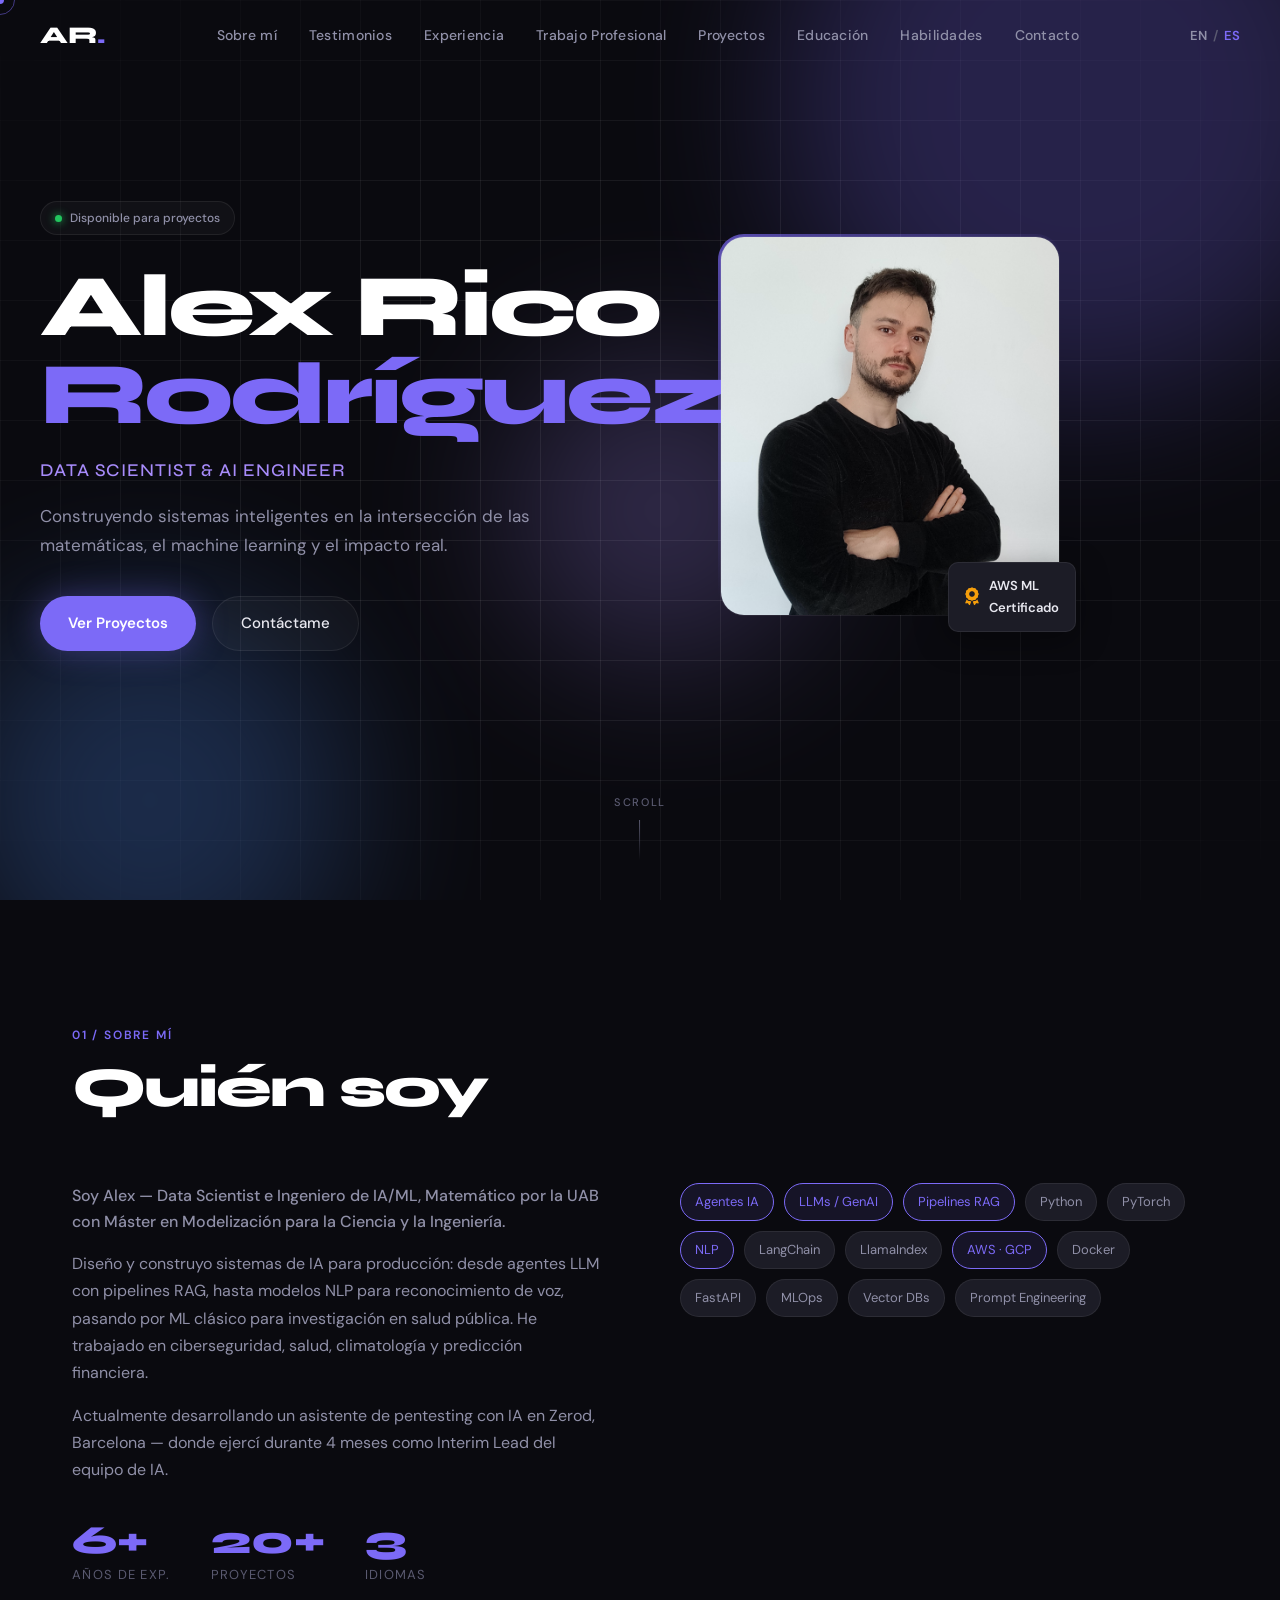
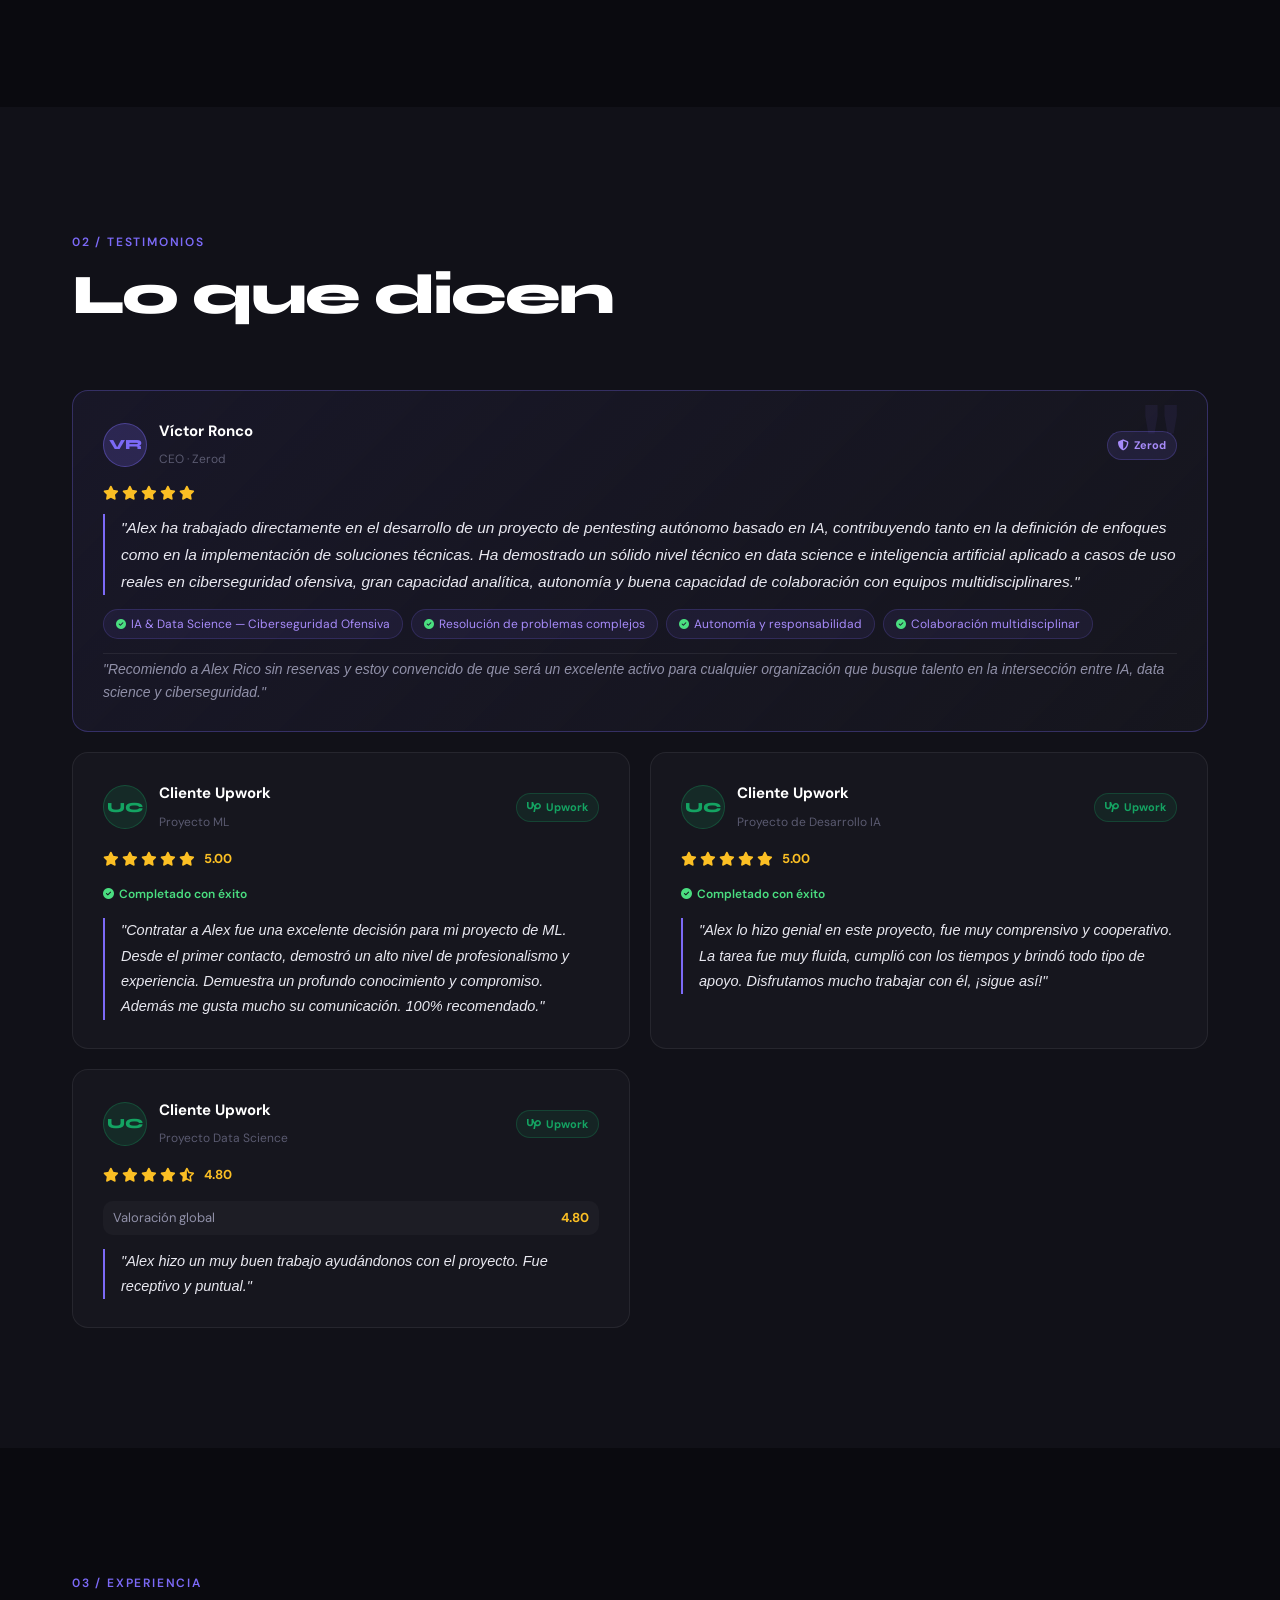
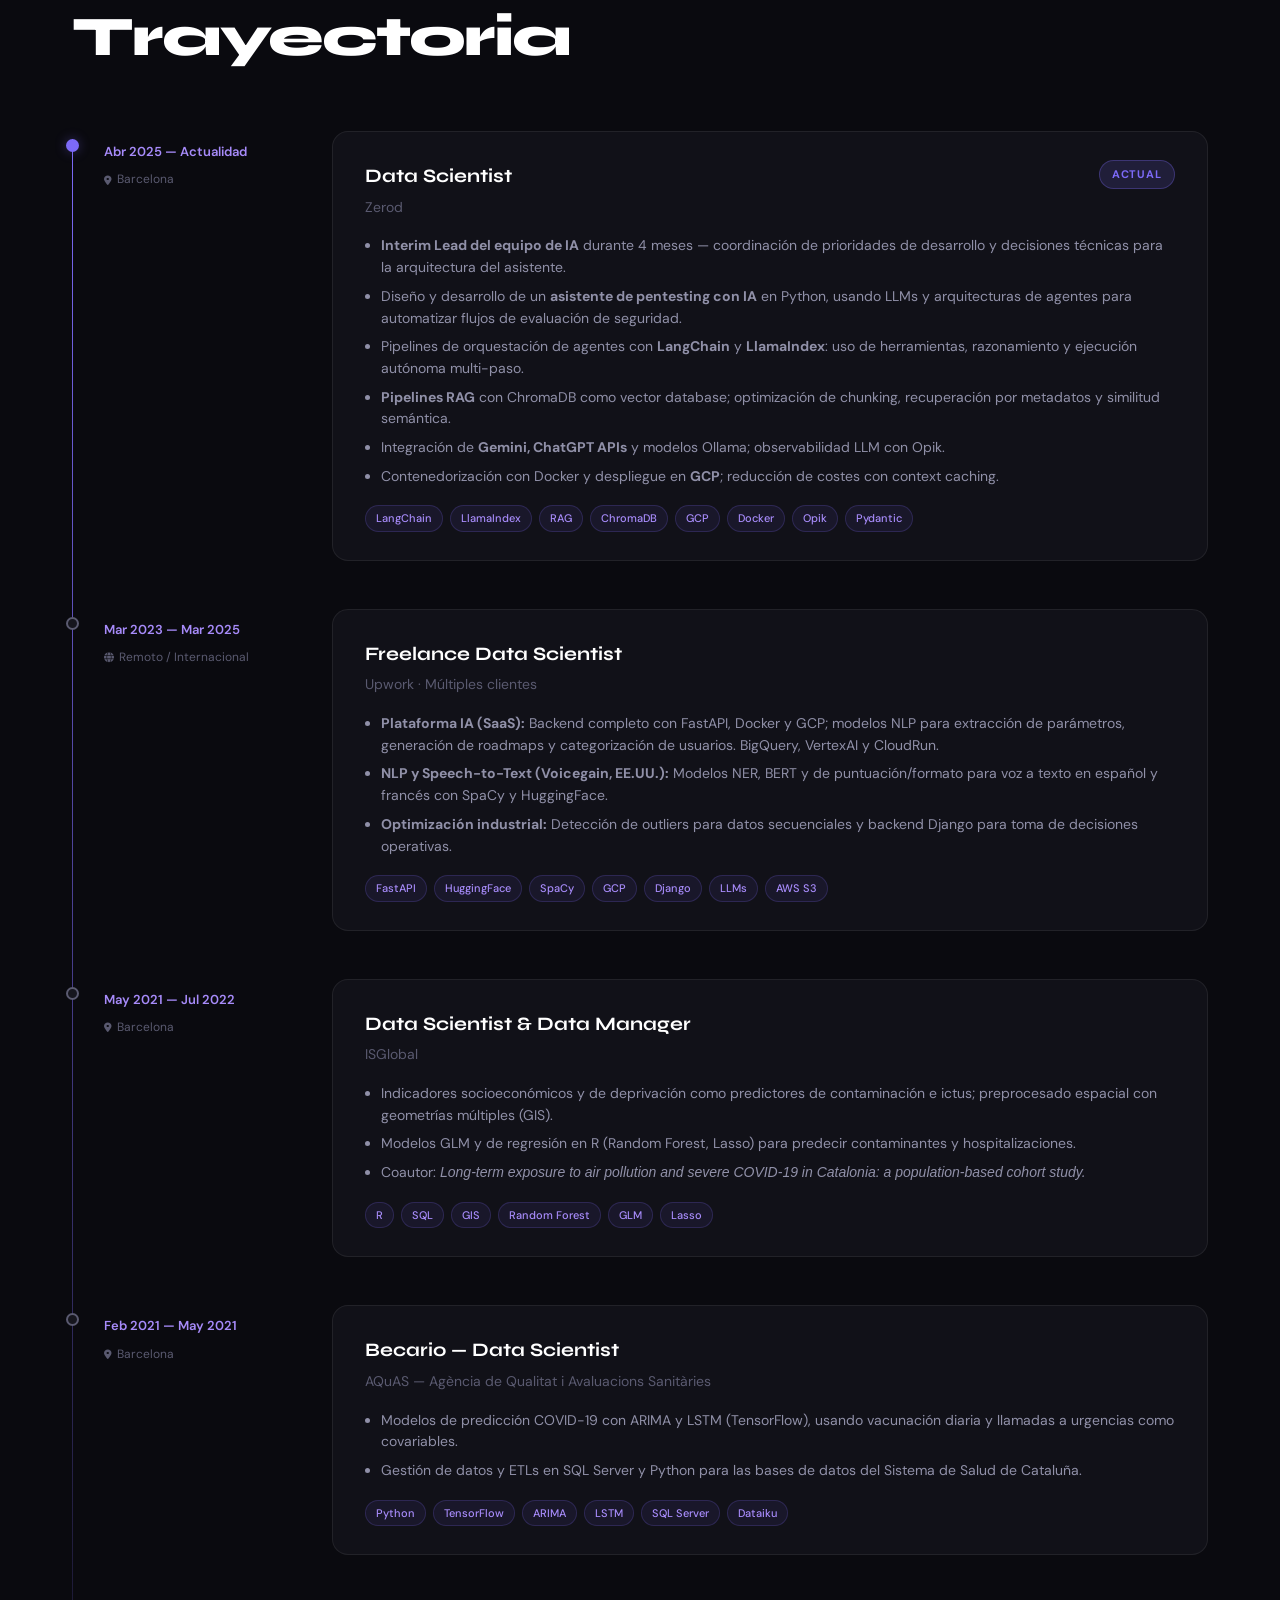
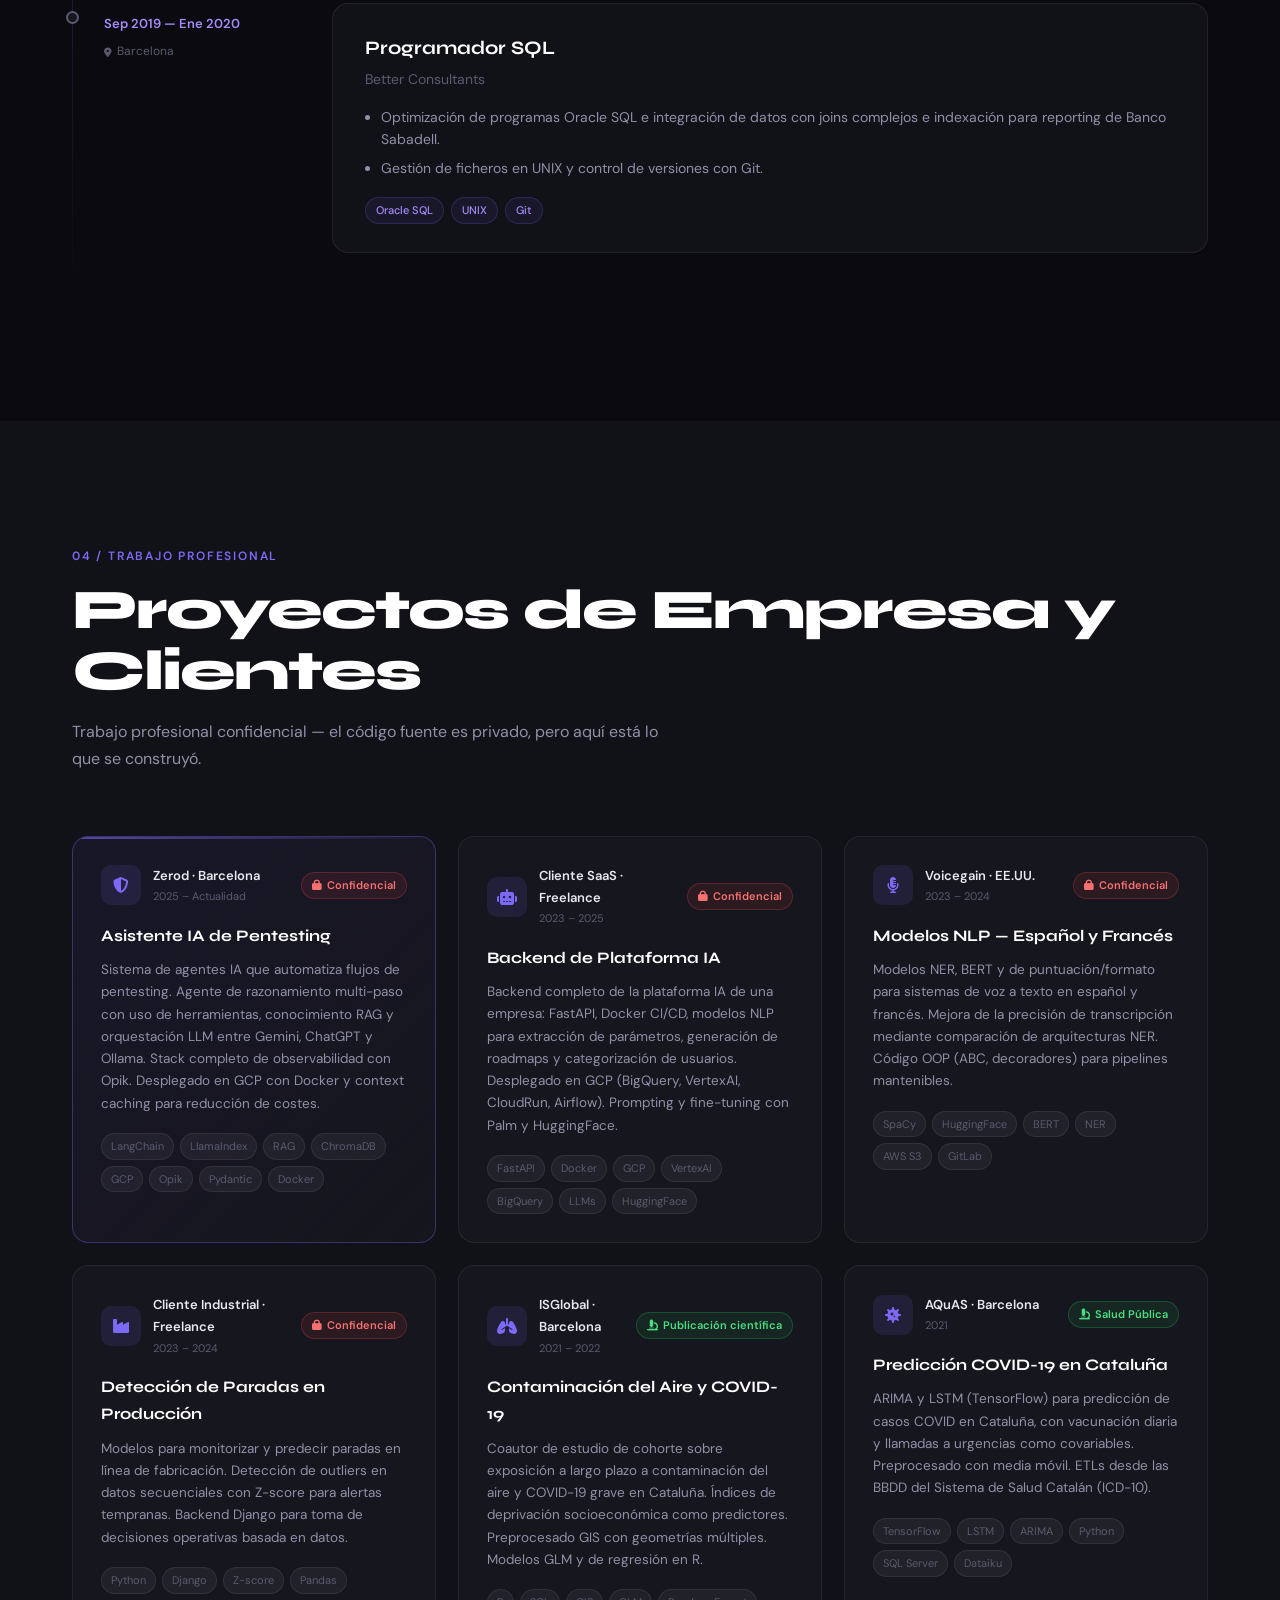
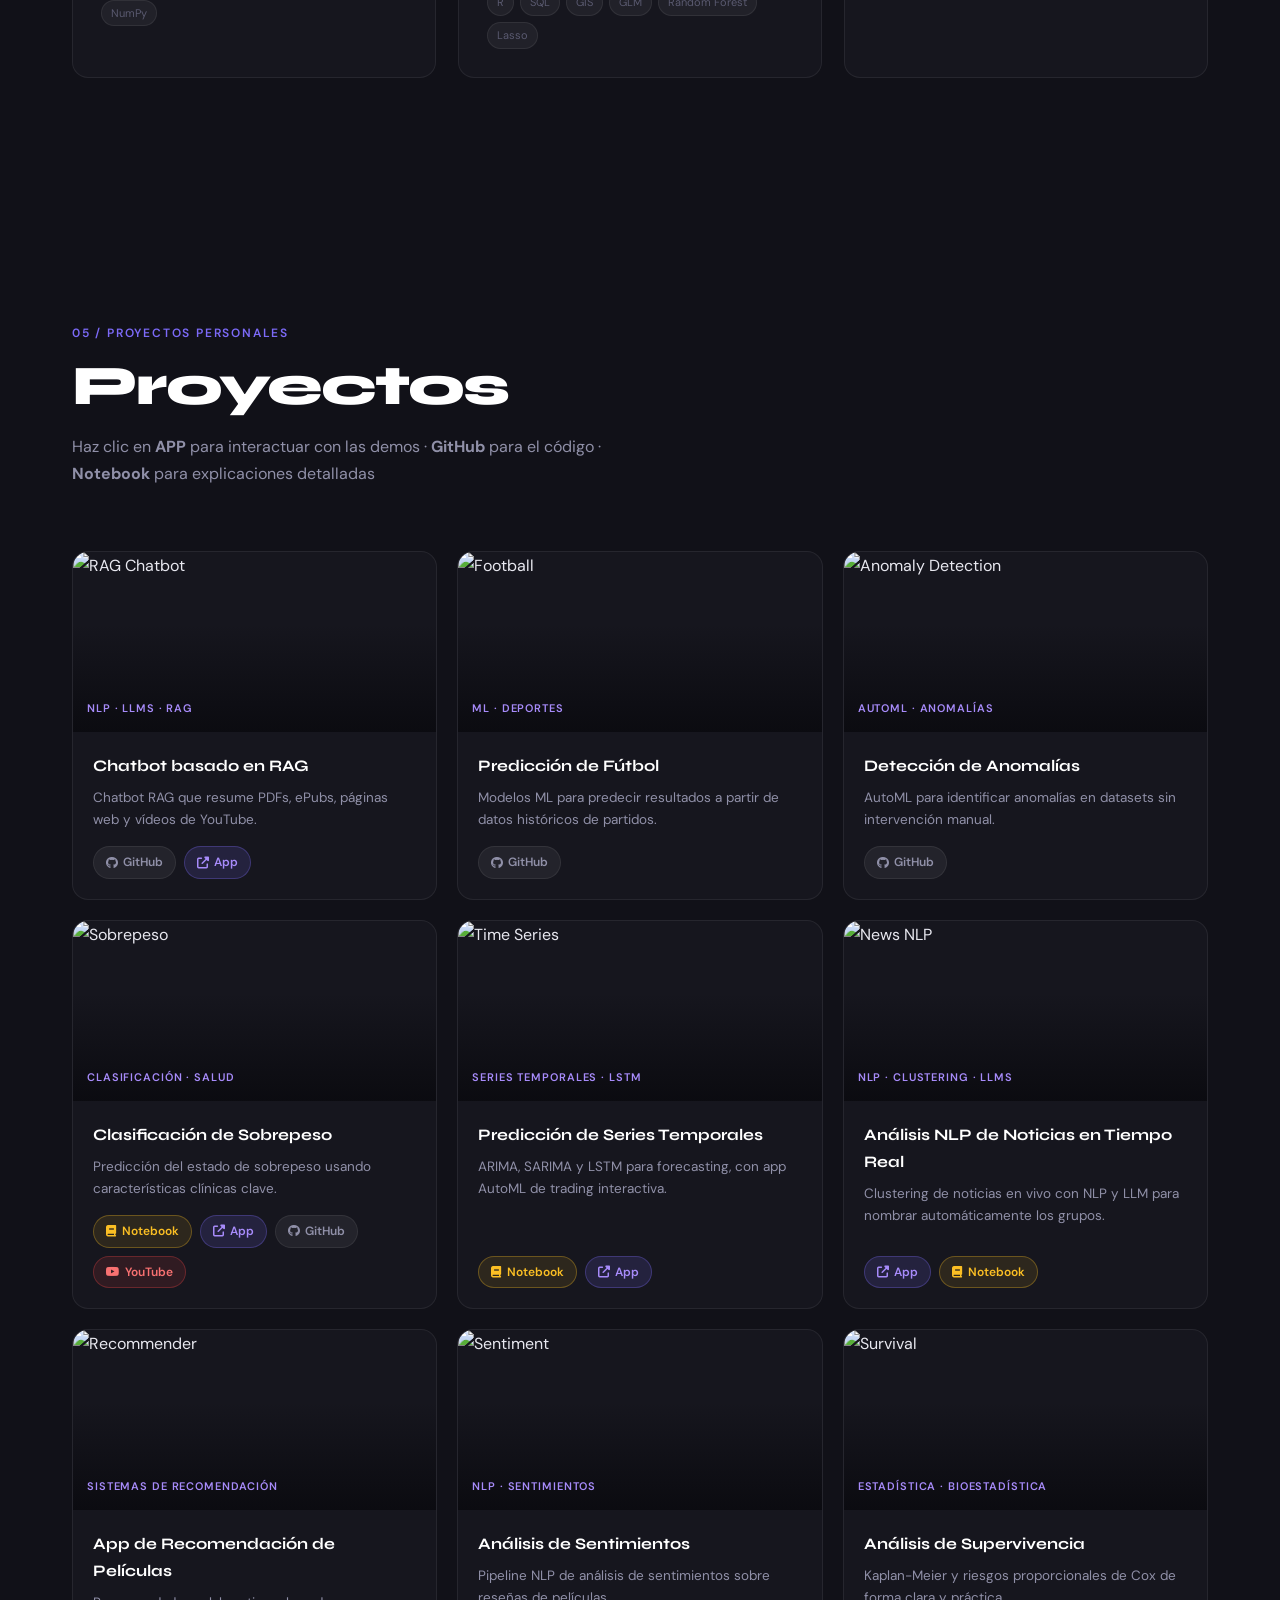
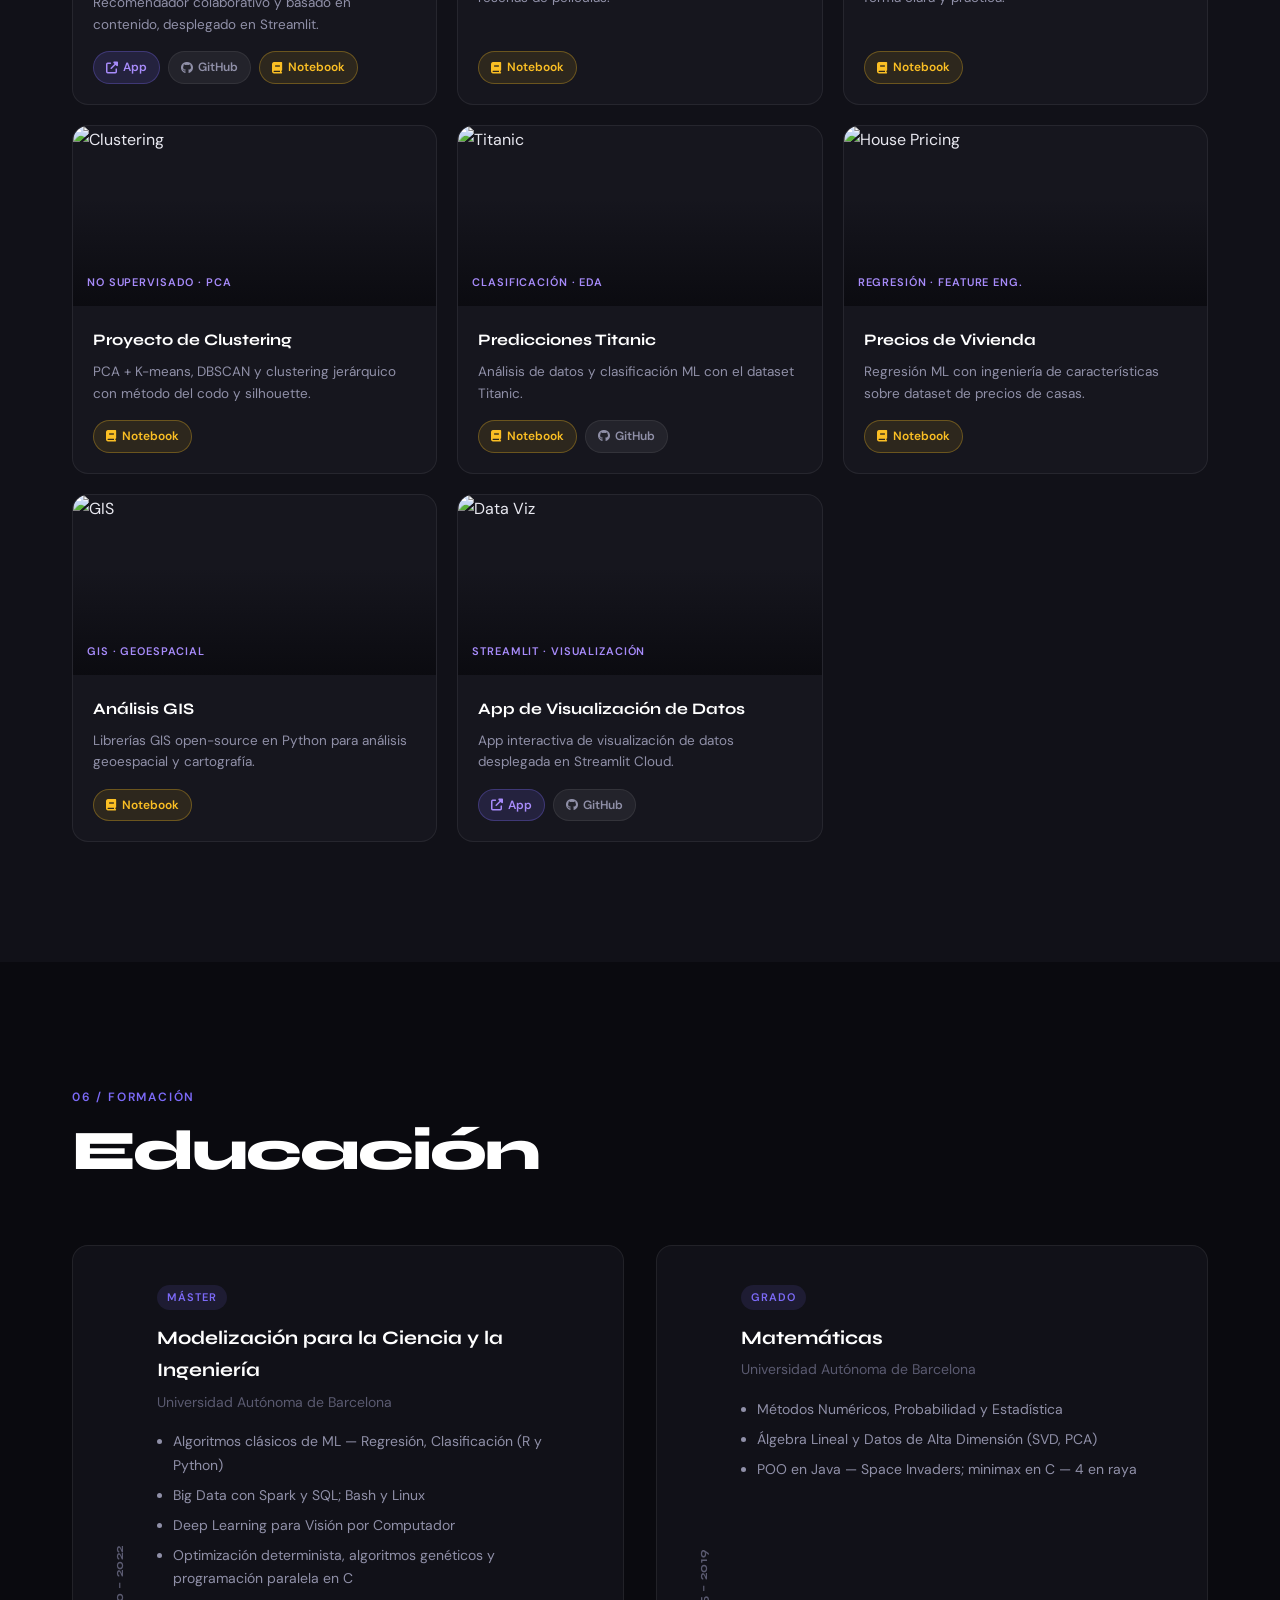
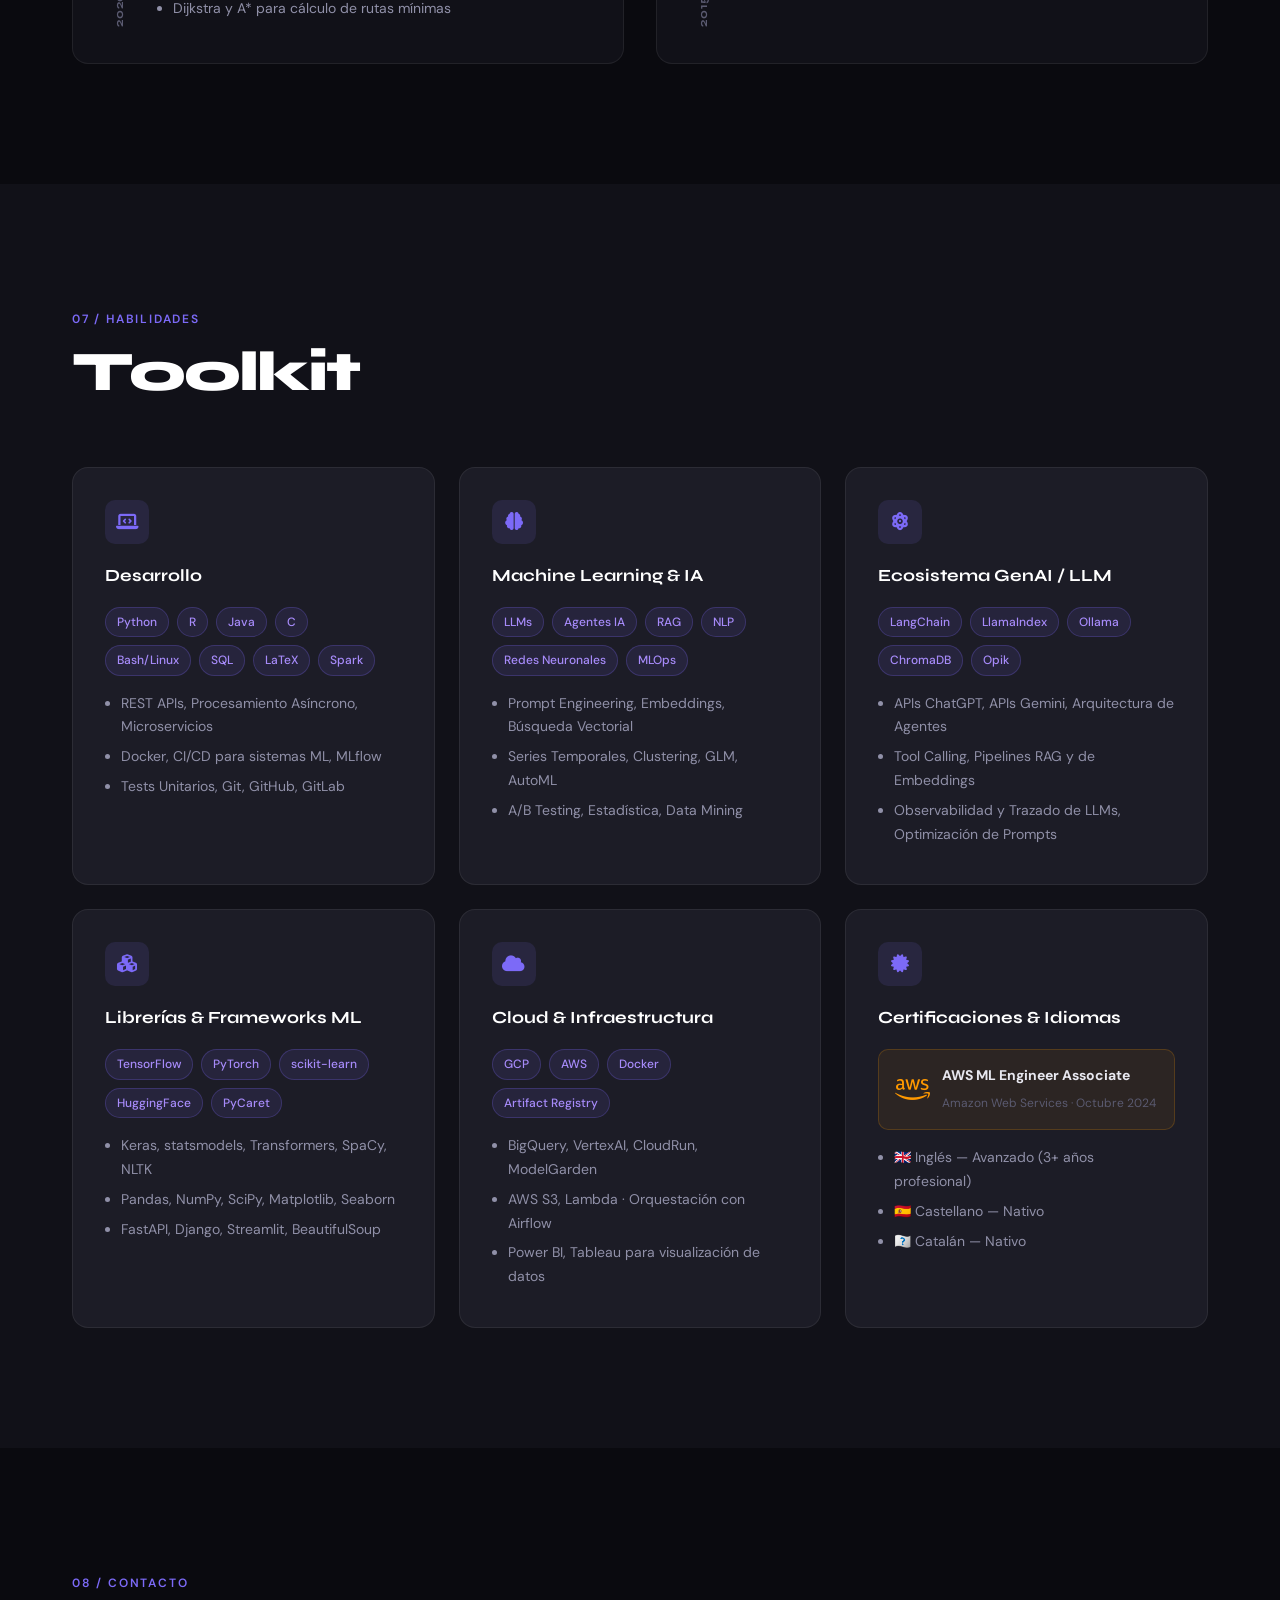
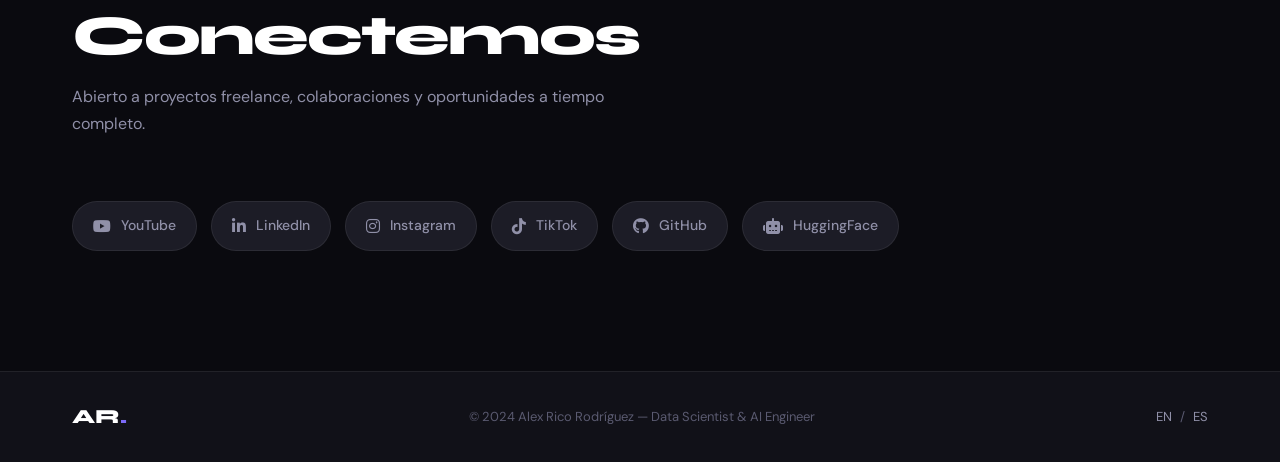
==== commit 7d6ba4a9: "retouch testimonials" ====
--- a/index_español.html
+++ b/index_español.html
@@ -127,16 +127,101 @@
             <span class="section-tag">02 / Testimonios</span>
             <h2>Lo que dicen</h2>
         </div>
-        <div class="testimonials-scroll">
-            <div class="testimonial-card">
-                <img src="./testimonials/Clustering.PNG" alt="Testimonio 1">
-            </div>
-            <div class="testimonial-card">
-                <img src="./testimonials/Testimonial_3.PNG" alt="Testimonio 2">
-            </div>
-            <div class="testimonial-card">
-                <img src="./testimonials/Voicegain.PNG" alt="Testimonio Voicegain">
-            </div>
+        <div class="testimonials-grid">
+
+            <!-- Carta CEO Zerod -->
+            <div class="testi-card testi-featured">
+                <div class="testi-header">
+                    <div class="testi-avatar zerod-avatar">VR</div>
+                    <div class="testi-meta">
+                        <strong>Víctor Ronco</strong>
+                        <span>CEO · Zerod</span>
+                    </div>
+                    <div class="testi-source zerod-badge">
+                        <i class="fas fa-shield-alt"></i> Zerod
+                    </div>
+                </div>
+                <div class="testi-stars">
+                    <i class="fas fa-star"></i><i class="fas fa-star"></i><i class="fas fa-star"></i><i class="fas fa-star"></i><i class="fas fa-star"></i>
+                </div>
+                <blockquote>
+                    "Alex ha trabajado directamente en el desarrollo de un proyecto de pentesting autónomo basado en IA, contribuyendo tanto en la definición de enfoques como en la implementación de soluciones técnicas. Ha demostrado un sólido nivel técnico en data science e inteligencia artificial aplicado a casos de uso reales en ciberseguridad ofensiva, gran capacidad analítica, autonomía y buena capacidad de colaboración con equipos multidisciplinares."
+                </blockquote>
+                <div class="testi-highlights">
+                    <span><i class="fas fa-check-circle"></i> IA &amp; Data Science — Ciberseguridad Ofensiva</span>
+                    <span><i class="fas fa-check-circle"></i> Resolución de problemas complejos</span>
+                    <span><i class="fas fa-check-circle"></i> Autonomía y responsabilidad</span>
+                    <span><i class="fas fa-check-circle"></i> Colaboración multidisciplinar</span>
+                </div>
+                <p class="testi-closing">"Recomiendo a Alex Rico sin reservas y estoy convencido de que será un excelente activo para cualquier organización que busque talento en la intersección entre IA, data science y ciberseguridad."</p>
+            </div>
+
+            <!-- Upwork 5★ #1 -->
+            <div class="testi-card">
+                <div class="testi-header">
+                    <div class="testi-avatar upwork-avatar">UC</div>
+                    <div class="testi-meta">
+                        <strong>Cliente Upwork</strong>
+                        <span>Proyecto ML</span>
+                    </div>
+                    <div class="testi-source upwork-badge">
+                        <svg viewBox="0 0 24 24" width="14" fill="currentColor"><path d="M18.561 13.158c-1.102 0-2.135-.467-3.074-1.227l.228-1.076.008-.042c.207-1.143.849-3.06 2.839-3.06 1.492 0 2.703 1.212 2.703 2.703-.001 1.489-1.212 2.702-2.704 2.702zm0-8.14c-2.539 0-4.51 1.649-5.31 4.366-1.22-1.834-2.148-4.036-2.687-5.892H7.828v7.112c-.002 1.406-1.141 2.546-2.547 2.548-1.405-.002-2.543-1.142-2.545-2.548V3.492H0v7.112c0 2.914 2.37 5.303 5.281 5.303 2.913 0 5.283-2.389 5.283-5.303v-1.19c.529 1.107 1.182 2.229 1.974 3.221l-1.673 7.873h2.797l1.213-5.71c1.063.679 2.285 1.109 3.686 1.109 3 0 5.439-2.452 5.439-5.45 0-3-2.439-5.439-5.439-5.439z"/></svg>
+                        Upwork
+                    </div>
+                </div>
+                <div class="testi-stars">
+                    <i class="fas fa-star"></i><i class="fas fa-star"></i><i class="fas fa-star"></i><i class="fas fa-star"></i><i class="fas fa-star"></i>
+                    <span class="testi-rating">5.00</span>
+                </div>
+                <div class="testi-completed"><i class="fas fa-check-circle"></i> Completado con éxito</div>
+                <blockquote>"Contratar a Alex fue una excelente decisión para mi proyecto de ML. Desde el primer contacto, demostró un alto nivel de profesionalismo y experiencia. Demuestra un profundo conocimiento y compromiso. Además me gusta mucho su comunicación. 100% recomendado."</blockquote>
+            </div>
+
+            <!-- Upwork 5★ #2 -->
+            <div class="testi-card">
+                <div class="testi-header">
+                    <div class="testi-avatar upwork-avatar">UC</div>
+                    <div class="testi-meta">
+                        <strong>Cliente Upwork</strong>
+                        <span>Proyecto de Desarrollo IA</span>
+                    </div>
+                    <div class="testi-source upwork-badge">
+                        <svg viewBox="0 0 24 24" width="14" fill="currentColor"><path d="M18.561 13.158c-1.102 0-2.135-.467-3.074-1.227l.228-1.076.008-.042c.207-1.143.849-3.06 2.839-3.06 1.492 0 2.703 1.212 2.703 2.703-.001 1.489-1.212 2.702-2.704 2.702zm0-8.14c-2.539 0-4.51 1.649-5.31 4.366-1.22-1.834-2.148-4.036-2.687-5.892H7.828v7.112c-.002 1.406-1.141 2.546-2.547 2.548-1.405-.002-2.543-1.142-2.545-2.548V3.492H0v7.112c0 2.914 2.37 5.303 5.281 5.303 2.913 0 5.283-2.389 5.283-5.303v-1.19c.529 1.107 1.182 2.229 1.974 3.221l-1.673 7.873h2.797l1.213-5.71c1.063.679 2.285 1.109 3.686 1.109 3 0 5.439-2.452 5.439-5.45 0-3-2.439-5.439-5.439-5.439z"/></svg>
+                        Upwork
+                    </div>
+                </div>
+                <div class="testi-stars">
+                    <i class="fas fa-star"></i><i class="fas fa-star"></i><i class="fas fa-star"></i><i class="fas fa-star"></i><i class="fas fa-star"></i>
+                    <span class="testi-rating">5.00</span>
+                </div>
+                <div class="testi-completed"><i class="fas fa-check-circle"></i> Completado con éxito</div>
+                <blockquote>"Alex lo hizo genial en este proyecto, fue muy comprensivo y cooperativo. La tarea fue muy fluida, cumplió con los tiempos y brindó todo tipo de apoyo. Disfrutamos mucho trabajar con él, ¡sigue así!"</blockquote>
+            </div>
+
+            <!-- Upwork 4.8★ -->
+            <div class="testi-card">
+                <div class="testi-header">
+                    <div class="testi-avatar upwork-avatar">UC</div>
+                    <div class="testi-meta">
+                        <strong>Cliente Upwork</strong>
+                        <span>Proyecto Data Science</span>
+                    </div>
+                    <div class="testi-source upwork-badge">
+                        <svg viewBox="0 0 24 24" width="14" fill="currentColor"><path d="M18.561 13.158c-1.102 0-2.135-.467-3.074-1.227l.228-1.076.008-.042c.207-1.143.849-3.06 2.839-3.06 1.492 0 2.703 1.212 2.703 2.703-.001 1.489-1.212 2.702-2.704 2.702zm0-8.14c-2.539 0-4.51 1.649-5.31 4.366-1.22-1.834-2.148-4.036-2.687-5.892H7.828v7.112c-.002 1.406-1.141 2.546-2.547 2.548-1.405-.002-2.543-1.142-2.545-2.548V3.492H0v7.112c0 2.914 2.37 5.303 5.281 5.303 2.913 0 5.283-2.389 5.283-5.303v-1.19c.529 1.107 1.182 2.229 1.974 3.221l-1.673 7.873h2.797l1.213-5.71c1.063.679 2.285 1.109 3.686 1.109 3 0 5.439-2.452 5.439-5.45 0-3-2.439-5.439-5.439-5.439z"/></svg>
+                        Upwork
+                    </div>
+                </div>
+                <div class="testi-stars">
+                    <i class="fas fa-star"></i><i class="fas fa-star"></i><i class="fas fa-star"></i><i class="fas fa-star"></i><i class="fas fa-star-half-alt"></i>
+                    <span class="testi-rating">4.80</span>
+                </div>
+                <div class="testi-rating-row">
+                    <span class="testi-rating-label">Valoración global</span>
+                    <span class="testi-rating-val">4.80</span>
+                </div>
+                <blockquote>"Alex hizo un muy buen trabajo ayudándonos con el proyecto. Fue receptivo y puntual."</blockquote>
+            </div>
+
         </div>
     </div>
 </section>
--- a/sty.css
+++ b/sty.css
@@ -402,21 +402,133 @@
 
 /* ---- TESTIMONIALS ---- */
 #testimonials { background: var(--bg2); }
-.testimonials-scroll {
+.testimonials-grid {
+    display: grid;
+    grid-template-columns: 1fr 1fr;
+    gap: 20px;
+}
+.testi-card {
+    background: var(--bg3);
+    border: 1px solid var(--border);
+    border-radius: var(--radius);
+    padding: 28px 30px;
+    transition: var(--transition);
+    display: flex;
+    flex-direction: column;
+    gap: 14px;
+}
+.testi-card:hover { border-color: var(--accent); transform: translateY(-4px); box-shadow: 0 16px 48px rgba(0,0,0,0.35); }
+.testi-featured {
+    grid-column: span 2;
+    border-color: rgba(124,106,247,0.3);
+    background: linear-gradient(135deg, rgba(124,106,247,0.07), var(--bg3));
+    position: relative;
+    overflow: hidden;
+}
+.testi-featured::before {
+    content: '"';
+    position: absolute;
+    top: -10px; right: 24px;
+    font-family: 'Syne', sans-serif;
+    font-size: 140px;
+    color: rgba(124,106,247,0.08);
+    line-height: 1;
+    pointer-events: none;
+}
+.testi-header {
+    display: flex;
+    align-items: center;
+    gap: 12px;
+}
+.testi-avatar {
+    width: 44px; height: 44px;
+    border-radius: 50%;
+    display: flex; align-items: center; justify-content: center;
+    font-family: 'Syne', sans-serif;
+    font-size: 14px;
+    font-weight: 800;
+    flex-shrink: 0;
+}
+.zerod-avatar { background: rgba(124,106,247,0.2); color: var(--accent); border: 1px solid rgba(124,106,247,0.4); }
+.upwork-avatar { background: rgba(20,163,98,0.15); color: #14a362; border: 1px solid rgba(20,163,98,0.3); }
+.testi-meta { flex: 1; }
+.testi-meta strong { display: block; font-size: 15px; font-weight: 700; color: var(--white); }
+.testi-meta span { font-size: 12px; color: var(--text3); }
+.testi-source {
+    display: inline-flex;
+    align-items: center;
+    gap: 5px;
+    padding: 4px 10px;
+    border-radius: 100px;
+    font-size: 11px;
+    font-weight: 700;
+    flex-shrink: 0;
+}
+.zerod-badge { background: rgba(124,106,247,0.12); color: var(--accent2); border: 1px solid rgba(124,106,247,0.25); }
+.upwork-badge { background: rgba(20,163,98,0.1); color: #14a362; border: 1px solid rgba(20,163,98,0.25); }
+.testi-stars { display: flex; align-items: center; gap: 3px; }
+.testi-stars i { color: #fbbf24; font-size: 14px; }
+.testi-rating { font-size: 13px; font-weight: 700; color: #fbbf24; margin-left: 6px; }
+.testi-completed {
+    display: inline-flex;
+    align-items: center;
+    gap: 5px;
+    font-size: 12px;
+    font-weight: 600;
+    color: #4ade80;
+}
+.testi-completed i { font-size: 11px; }
+.testi-card blockquote {
+    font-size: 14.5px;
+    color: var(--text);
+    line-height: 1.75;
+    font-style: italic;
+    border-left: 2px solid var(--accent);
+    padding-left: 16px;
+    margin: 0;
+}
+.testi-featured blockquote { font-size: 15.5px; }
+.testi-highlights {
     display: flex;
     flex-wrap: wrap;
-    gap: 24px;
-}
-.testimonial-card {
-    background: var(--surface);
-    border: 1px solid var(--border);
-    border-radius: var(--radius);
-    overflow: hidden;
-    max-width: 480px;
-    transition: var(--transition);
-}
-.testimonial-card:hover { border-color: var(--accent); transform: translateY(-4px); box-shadow: 0 16px 48px rgba(0,0,0,0.3); }
-.testimonial-card img { width: 100%; display: block; }
+    gap: 8px;
+}
+.testi-highlights span {
+    display: inline-flex;
+    align-items: center;
+    gap: 5px;
+    padding: 4px 12px;
+    background: rgba(124,106,247,0.08);
+    border: 1px solid rgba(124,106,247,0.2);
+    border-radius: 100px;
+    font-size: 12px;
+    color: var(--accent2);
+}
+.testi-highlights i { font-size: 10px; color: #4ade80; }
+.testi-closing {
+    font-size: 14px;
+    color: var(--text2);
+    font-style: italic;
+    line-height: 1.6;
+    margin: 0;
+    padding-top: 4px;
+    border-top: 1px solid var(--border);
+}
+.testi-rating-row {
+    display: flex;
+    justify-content: space-between;
+    align-items: center;
+    padding: 6px 10px;
+    background: rgba(255,255,255,0.03);
+    border-radius: var(--radius-sm);
+    font-size: 13px;
+}
+.testi-rating-label { color: var(--text2); }
+.testi-rating-val { font-weight: 700; color: #fbbf24; }
+@media (max-width: 768px) {
+    .testimonials-grid { grid-template-columns: 1fr; }
+    .testi-featured { grid-column: span 1; }
+}
 
 /* ---- EXPERIENCE ---- */
 #experience { background: var(--bg); }
